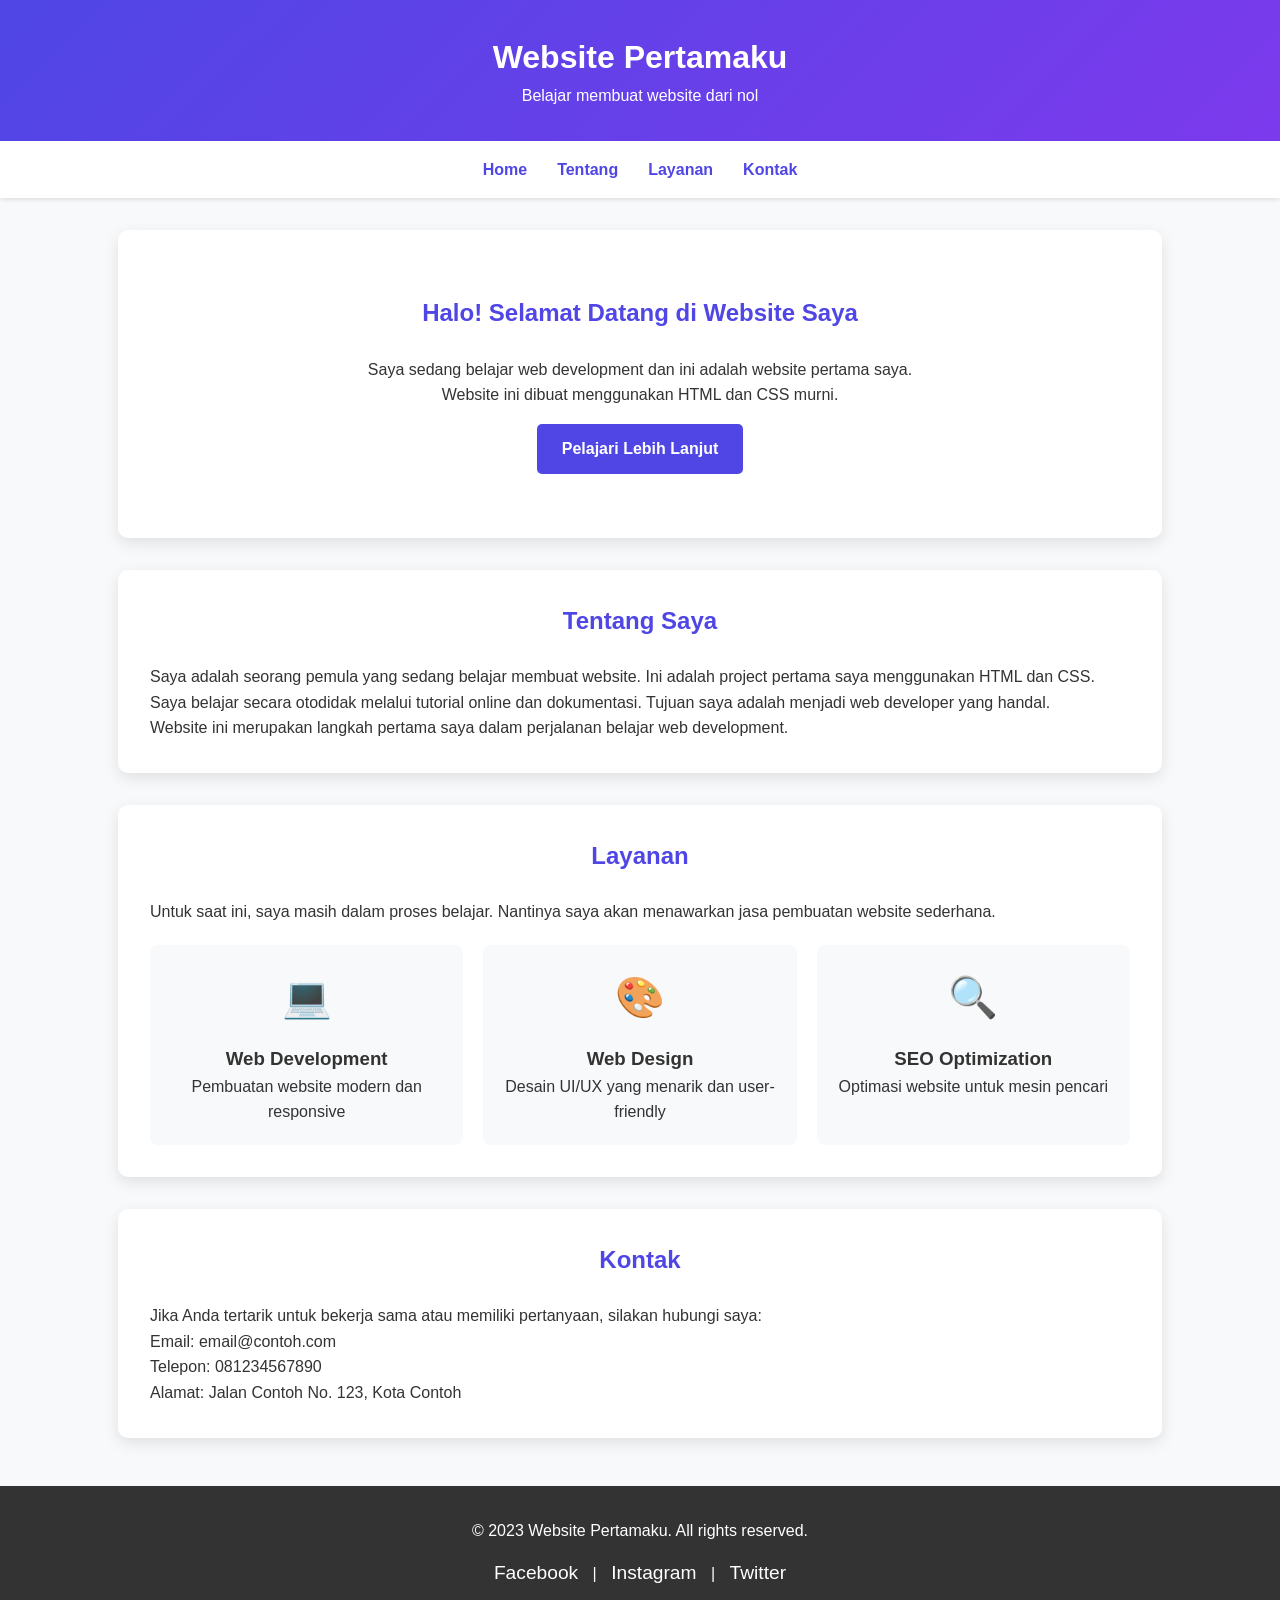
==== index.html @ ef64347b "Rename latihan1.html to index.html" ====
<!DOCTYPE html>
<html lang="id">
<head>
    <meta charset="UTF-8" />
    <meta name="viewport" content="width=device-width, initial-scale=1" />
    <title>Website Pertamaku</title>
    <style>
        /* CSS sama seperti yang kamu buat */
        * {
            margin: 0;
            padding: 0;
            box-sizing: border-box;
            font-family: 'Segoe UI', Tahoma, Geneva, Verdana, sans-serif;
        }
        body {
            background-color: #f8f9fa;
            color: #333;
            line-height: 1.6;
        }
        .container {
            max-width: 1200px;
            margin: 0 auto;
            padding: 0 20px;
        }
        header {
            background: linear-gradient(135deg, #4f46e5, #7c3aed);
            color: white;
            padding: 2rem 0;
            text-align: center;
            box-shadow: 0 4px 6px rgba(0, 0, 0, 0.1);
        }
        nav {
            background-color: white;
            padding: 1rem 0;
            box-shadow: 0 2px 4px rgba(0, 0, 0, 0.1);
            position: sticky;
            top: 0;
            z-index: 100;
        }
        nav ul {
            display: flex;
            justify-content: center;
            list-style: none;
            flex-wrap: wrap;
        }
        nav ul li {
            margin: 0 15px;
        }
        nav ul li a {
            color: #4f46e5;
            text-decoration: none;
            font-weight: 600;
            transition: color 0.3s;
        }
        nav ul li a:hover {
            color: #7c3aed;
        }
        section {
            padding: 3rem 0;
        }
        .hero {
            text-align: center;
            padding: 4rem 0;
            background-color: white;
            border-radius: 10px;
            margin: 2rem auto;
            box-shadow: 0 5px 15px rgba(0, 0, 0, 0.1);
            max-width: 90%;
        }
        .hero h1 {
            font-size: 2.5rem;
            margin-bottom: 1rem;
            color: #4f46e5;
        }
        .btn {
            display: inline-block;
            background: #4f46e5;
            color: white;
            padding: 12px 25px;
            text-decoration: none;
            border-radius: 5px;
            margin-top: 1rem;
            transition: background 0.3s;
            font-weight: 600;
        }
        .btn:hover {
            background: #7c3aed;
        }
        .about, .services, .contact {
            background: white;
            margin: 2rem auto;
            padding: 2rem;
            border-radius: 10px;
            box-shadow: 0 5px 15px rgba(0, 0, 0, 0.1);
            max-width: 90%;
        }
        h2 {
            color: #4f46e5;
            margin-bottom: 1.5rem;
            text-align: center;
        }
        .services-grid {
            display: grid;
            grid-template-columns: repeat(auto-fit, minmax(250px, 1fr));
            gap: 20px;
            margin-top: 20px;
        }
        .service-card {
            background: #f8f9fa;
            padding: 20px;
            border-radius: 8px;
            text-align: center;
            transition: transform 0.3s;
        }
        .service-card:hover {
            transform: translateY(-5px);
        }
        .service-icon {
            font-size: 2.5rem;
            color: #4f46e5;
            margin-bottom: 15px;
        }
        footer {
            background: #333;
            color: white;
            text-align: center;
            padding: 2rem 0;
            margin-top: 3rem;
        }
        .social-links {
            margin-top: 15px;
        }
        .social-links a {
            color: white;
            margin: 0 10px;
            font-size: 1.2rem;
            text-decoration: none;
        }
        @media (max-width: 768px) {
            nav ul {
                flex-direction: column;
                text-align: center;
            }
            nav ul li {
                margin: 5px 0;
            }
            .hero h1 {
                font-size: 2rem;
            }
            .services-grid {
                grid-template-columns: 1fr;
            }
        }
    </style>
</head>
<body>
    <header>
        <div class="container">
            <h1>Website Pertamaku</h1>
            <p>Belajar membuat website dari nol</p>
        </div>
    </header>
    
    <nav>
        <div class="container">
            <ul>
                <li><a href="#home">Home</a></li>
                <li><a href="#about">Tentang</a></li>
                <li><a href="#services">Layanan</a></li>
                <li><a href="#contact">Kontak</a></li>
            </ul>
        </div>
    </nav>
    
    <div class="container">
        <section id="home" class="hero">
            <h2>Halo! Selamat Datang di Website Saya</h2>
            <p>Saya sedang belajar web development dan ini adalah website pertama saya.</p>
            <p>Website ini dibuat menggunakan HTML dan CSS murni.</p>
            <a href="#about" class="btn">Pelajari Lebih Lanjut</a>
        </section>
        
        <section id="about" class="about">
            <h2>Tentang Saya</h2>
            <p>Saya adalah seorang pemula yang sedang belajar membuat website. Ini adalah project pertama saya menggunakan HTML dan CSS.</p>
            <p>Saya belajar secara otodidak melalui tutorial online dan dokumentasi. Tujuan saya adalah menjadi web developer yang handal.</p>
            <p>Website ini merupakan langkah pertama saya dalam perjalanan belajar web development.</p>
        </section>
        
        <section id="services" class="services">
            <h2>Layanan</h2>
            <p>Untuk saat ini, saya masih dalam proses belajar. Nantinya saya akan menawarkan jasa pembuatan website sederhana.</p>
            
            <div class="services-grid">
                <div class="service-card">
                    <div class="service-icon">💻</div>
                    <h3>Web Development</h3>
                    <p>Pembuatan website modern dan responsive</p>
                </div>
                
                <div class="service-card">
                    <div class="service-icon">🎨</div>
                    <h3>Web Design</h3>
                    <p>Desain UI/UX yang menarik dan user-friendly</p>
                </div>
                
                <div class="service-card">
                    <div class="service-icon">🔍</div>
                    <h3>SEO Optimization</h3>
                    <p>Optimasi website untuk mesin pencari</p>
                </div>
            </div>
        </section>
        
        <section id="contact" class="contact">
            <h2>Kontak</h2>
            <p>Jika Anda tertarik untuk bekerja sama atau memiliki pertanyaan, silakan hubungi saya:</p>
            <p>Email: email@contoh.com</p>
            <p>Telepon: 081234567890</p>
            <p>Alamat: Jalan Contoh No. 123, Kota Contoh</p>
        </section>
    </div>
    
    <footer>
        <div class="container">
            <p>&copy; 2023 Website Pertamaku. All rights reserved.</p>
            <div class="social-links">
                <a href="#">Facebook</a> | 
                <a href="#">Instagram</a> | 
                <a href="#">Twitter</a>
            </div>
        </div>
    </footer>
</body>
</html>
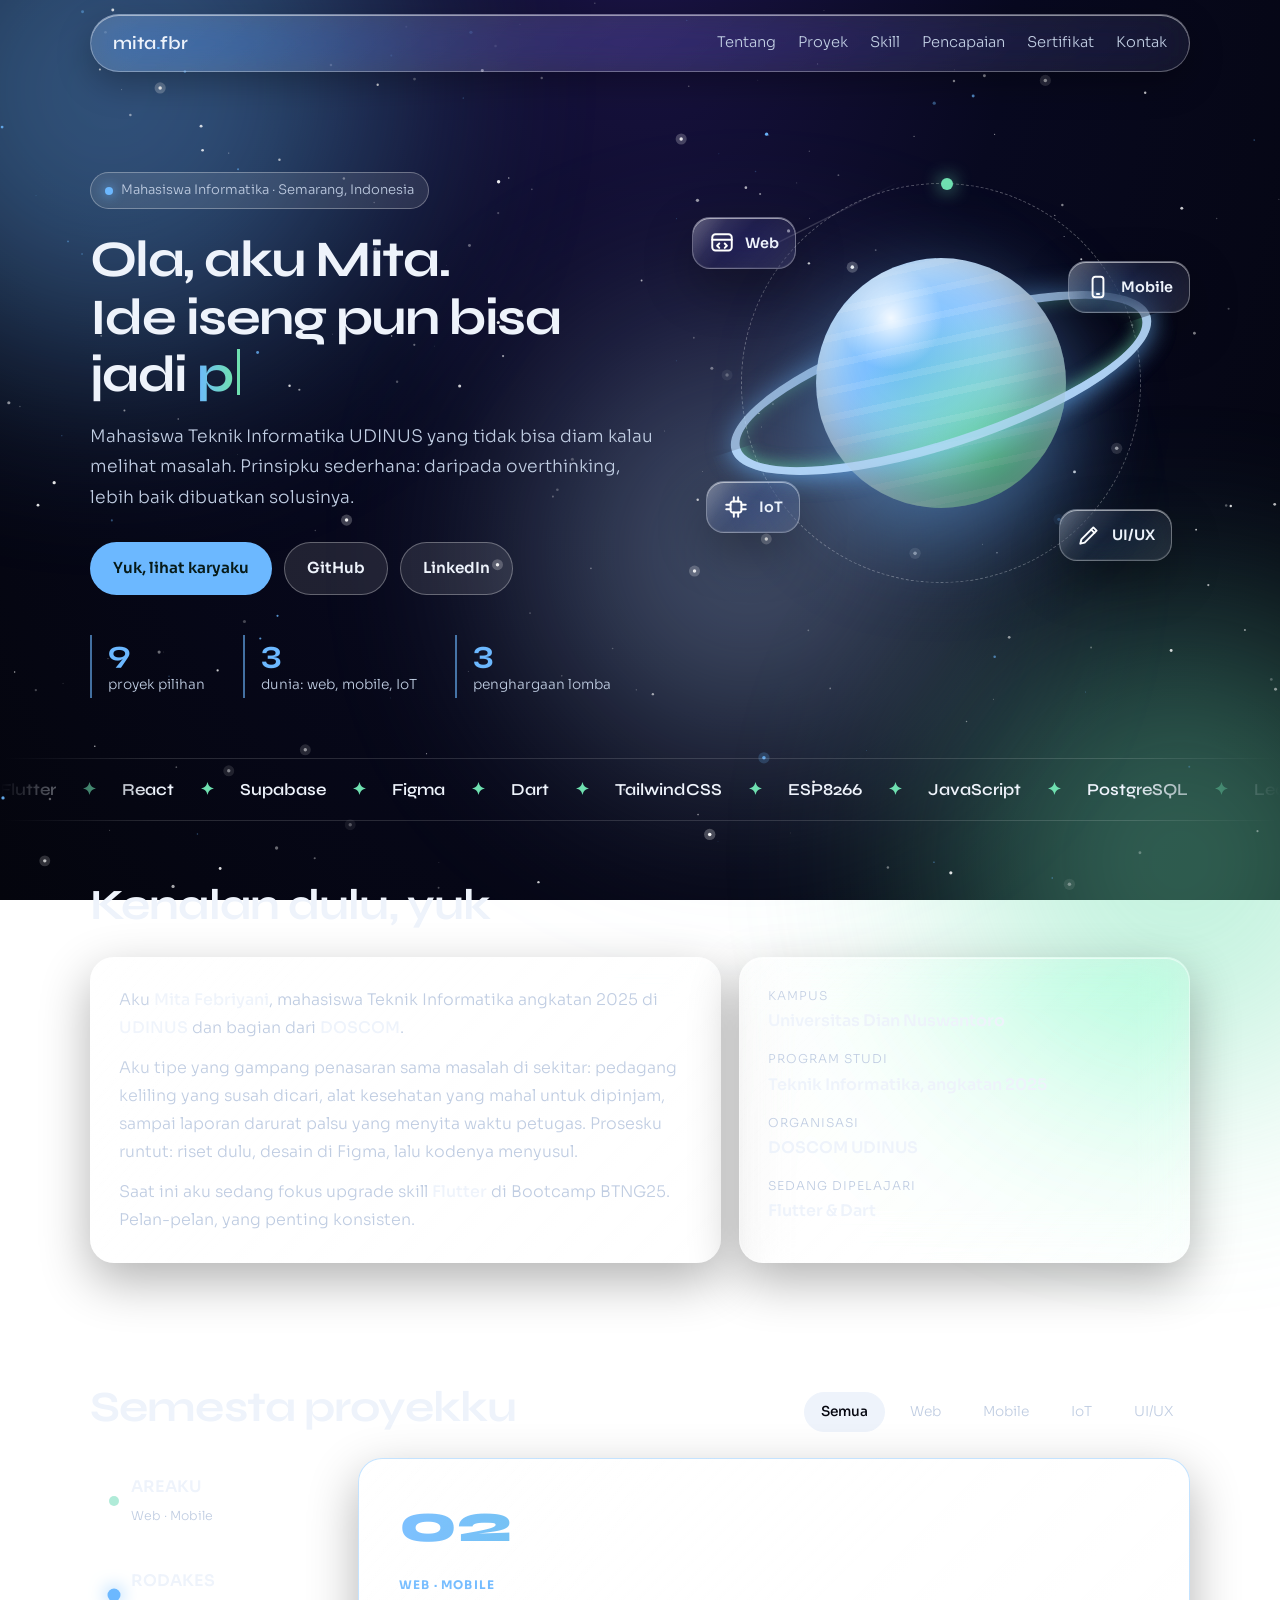
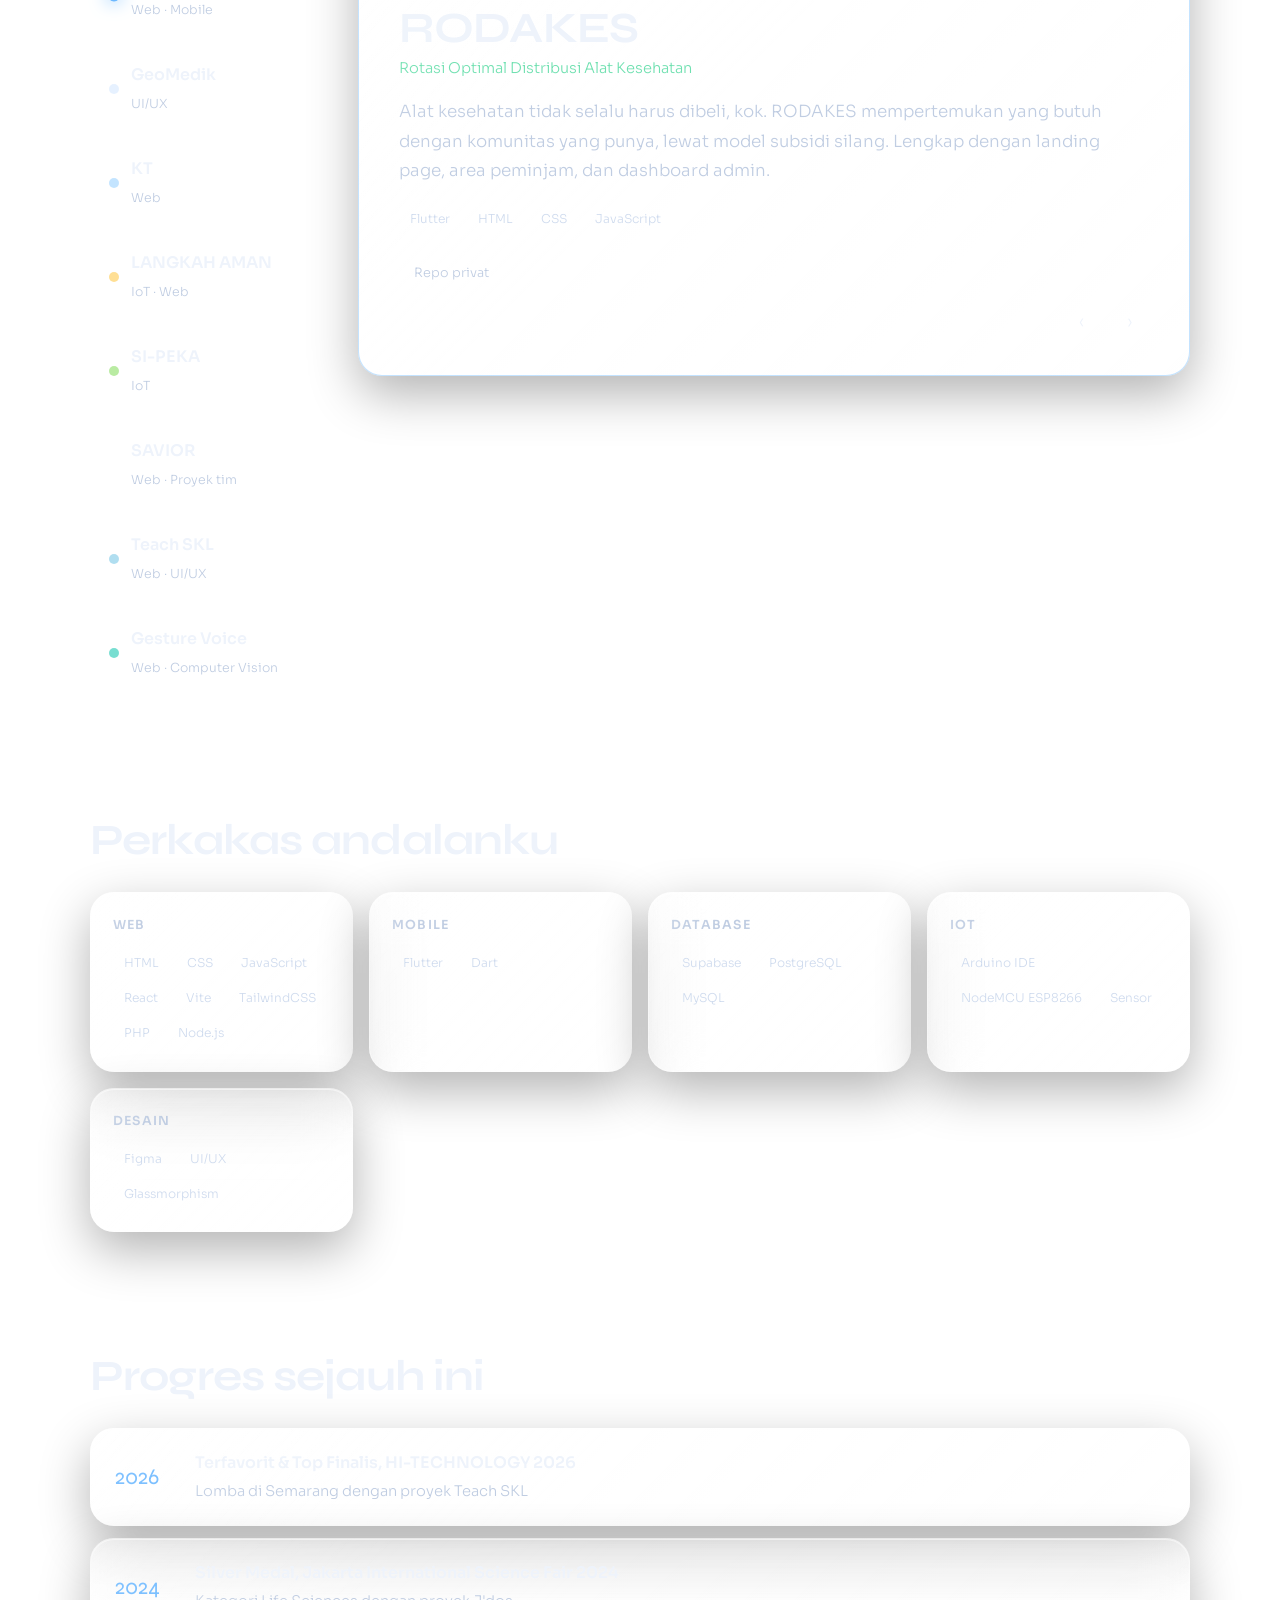
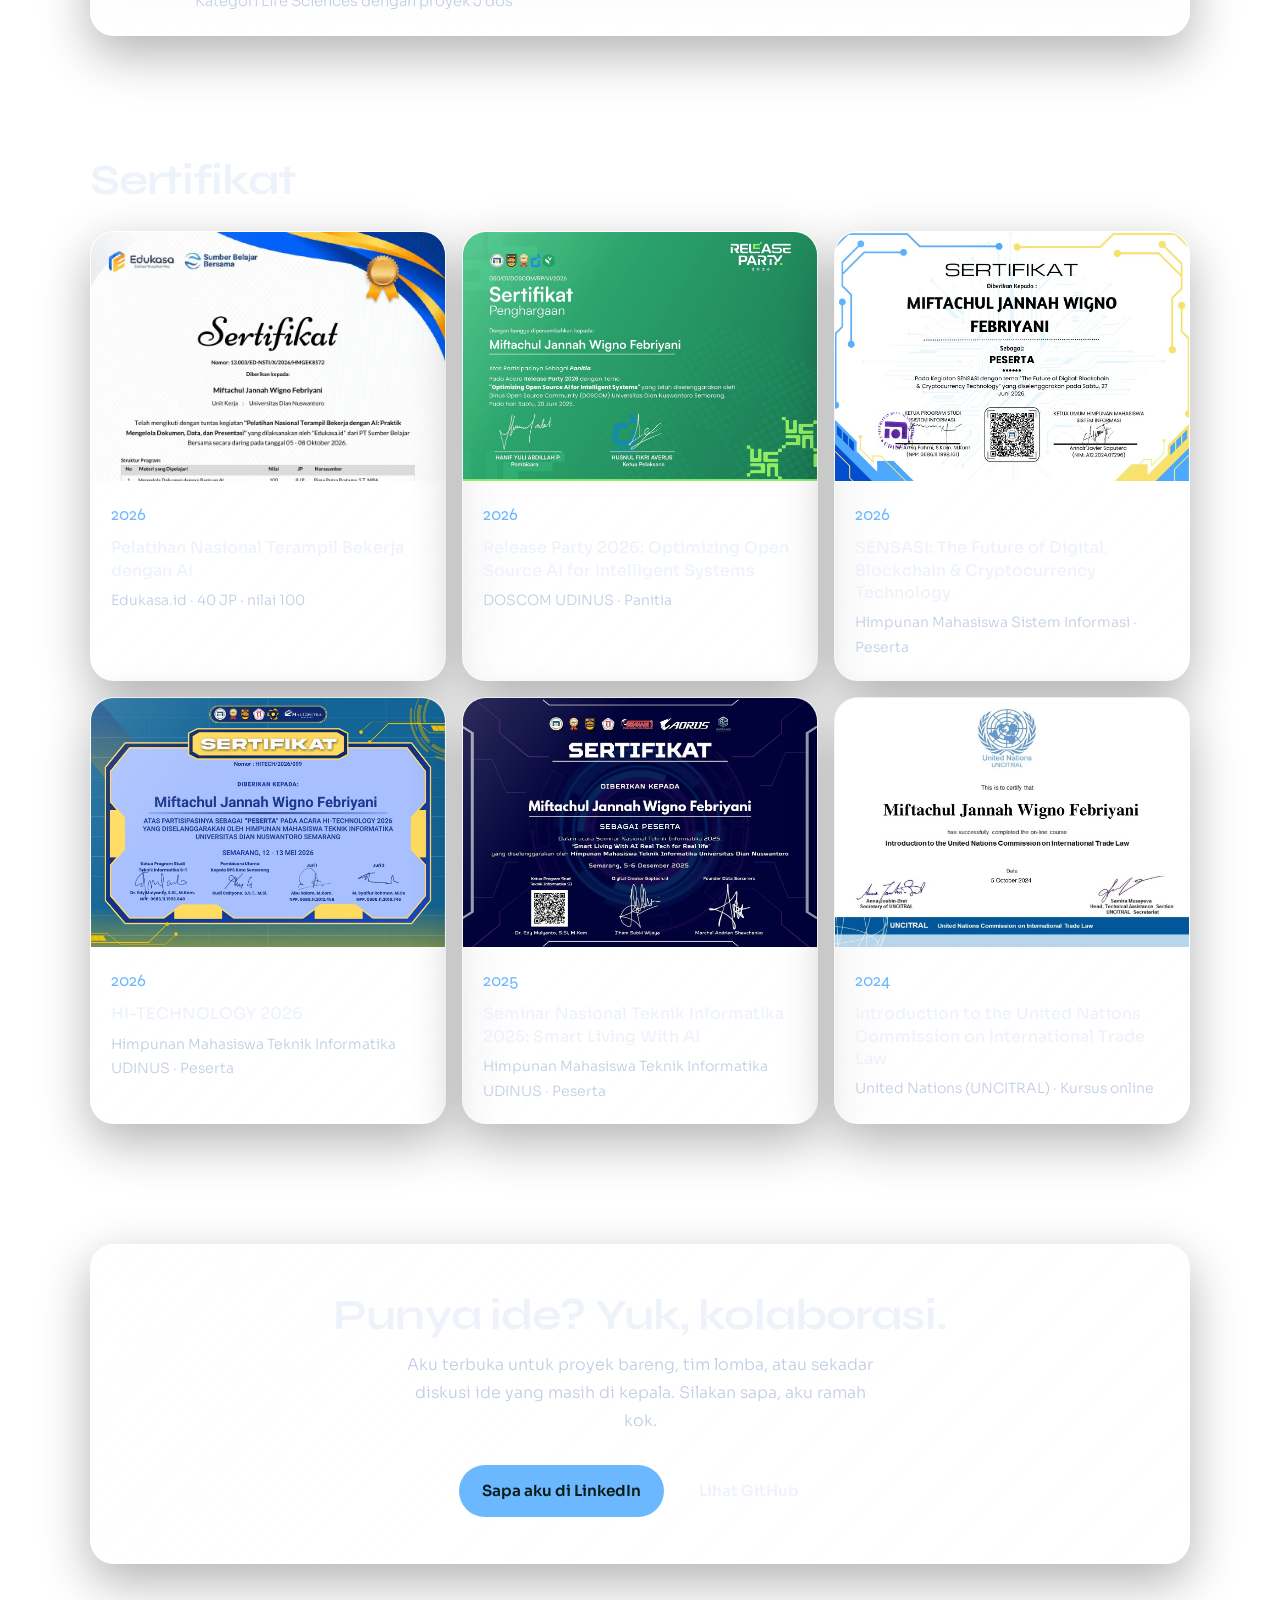
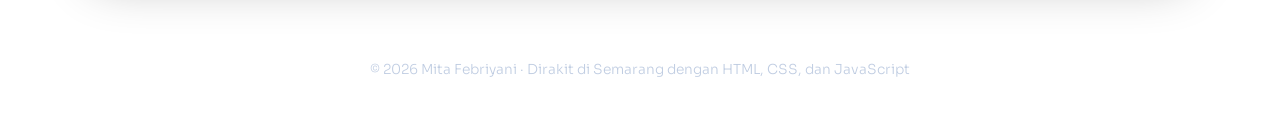
==== commit c74288d5: "Add files via upload" ====
--- a/index.html
+++ b/index.html
@@ -1,235 +1,753 @@
-<!DOCTYPE html>
-<html lang="id">
-<head>
-    <meta charset="UTF-8" />
-    <meta name="viewport" content="width=device-width, initial-scale=1" />
-    <title>Website Pertamaku</title>
-    <style>
-        /* CSS sama seperti yang kamu buat */
-        * {
-            margin: 0;
-            padding: 0;
-            box-sizing: border-box;
-            font-family: 'Segoe UI', Tahoma, Geneva, Verdana, sans-serif;
-        }
-        body {
-            background-color: #f8f9fa;
-            color: #333;
-            line-height: 1.6;
-        }
-        .container {
-            max-width: 1200px;
-            margin: 0 auto;
-            padding: 0 20px;
-        }
-        header {
-            background: linear-gradient(135deg, #4f46e5, #7c3aed);
-            color: white;
-            padding: 2rem 0;
-            text-align: center;
-            box-shadow: 0 4px 6px rgba(0, 0, 0, 0.1);
-        }
-        nav {
-            background-color: white;
-            padding: 1rem 0;
-            box-shadow: 0 2px 4px rgba(0, 0, 0, 0.1);
-            position: sticky;
-            top: 0;
-            z-index: 100;
-        }
-        nav ul {
-            display: flex;
-            justify-content: center;
-            list-style: none;
-            flex-wrap: wrap;
-        }
-        nav ul li {
-            margin: 0 15px;
-        }
-        nav ul li a {
-            color: #4f46e5;
-            text-decoration: none;
-            font-weight: 600;
-            transition: color 0.3s;
-        }
-        nav ul li a:hover {
-            color: #7c3aed;
-        }
-        section {
-            padding: 3rem 0;
-        }
-        .hero {
-            text-align: center;
-            padding: 4rem 0;
-            background-color: white;
-            border-radius: 10px;
-            margin: 2rem auto;
-            box-shadow: 0 5px 15px rgba(0, 0, 0, 0.1);
-            max-width: 90%;
-        }
-        .hero h1 {
-            font-size: 2.5rem;
-            margin-bottom: 1rem;
-            color: #4f46e5;
-        }
-        .btn {
-            display: inline-block;
-            background: #4f46e5;
-            color: white;
-            padding: 12px 25px;
-            text-decoration: none;
-            border-radius: 5px;
-            margin-top: 1rem;
-            transition: background 0.3s;
-            font-weight: 600;
-        }
-        .btn:hover {
-            background: #7c3aed;
-        }
-        .about, .services, .contact {
-            background: white;
-            margin: 2rem auto;
-            padding: 2rem;
-            border-radius: 10px;
-            box-shadow: 0 5px 15px rgba(0, 0, 0, 0.1);
-            max-width: 90%;
-        }
-        h2 {
-            color: #4f46e5;
-            margin-bottom: 1.5rem;
-            text-align: center;
-        }
-        .services-grid {
-            display: grid;
-            grid-template-columns: repeat(auto-fit, minmax(250px, 1fr));
-            gap: 20px;
-            margin-top: 20px;
-        }
-        .service-card {
-            background: #f8f9fa;
-            padding: 20px;
-            border-radius: 8px;
-            text-align: center;
-            transition: transform 0.3s;
-        }
-        .service-card:hover {
-            transform: translateY(-5px);
-        }
-        .service-icon {
-            font-size: 2.5rem;
-            color: #4f46e5;
-            margin-bottom: 15px;
-        }
-        footer {
-            background: #333;
-            color: white;
-            text-align: center;
-            padding: 2rem 0;
-            margin-top: 3rem;
-        }
-        .social-links {
-            margin-top: 15px;
-        }
-        .social-links a {
-            color: white;
-            margin: 0 10px;
-            font-size: 1.2rem;
-            text-decoration: none;
-        }
-        @media (max-width: 768px) {
-            nav ul {
-                flex-direction: column;
-                text-align: center;
-            }
-            nav ul li {
-                margin: 5px 0;
-            }
-            .hero h1 {
-                font-size: 2rem;
-            }
-            .services-grid {
-                grid-template-columns: 1fr;
-            }
-        }
-    </style>
-</head>
-<body>
-    <header>
-        <div class="container">
-            <h1>Website Pertamaku</h1>
-            <p>Belajar membuat website dari nol</p>
-        </div>
-    </header>
-    
-    <nav>
-        <div class="container">
-            <ul>
-                <li><a href="#home">Home</a></li>
-                <li><a href="#about">Tentang</a></li>
-                <li><a href="#services">Layanan</a></li>
-                <li><a href="#contact">Kontak</a></li>
-            </ul>
-        </div>
-    </nav>
-    
-    <div class="container">
-        <section id="home" class="hero">
-            <h2>Halo! Selamat Datang di Website Saya</h2>
-            <p>Saya sedang belajar web development dan ini adalah website pertama saya.</p>
-            <p>Website ini dibuat menggunakan HTML dan CSS murni.</p>
-            <a href="#about" class="btn">Pelajari Lebih Lanjut</a>
-        </section>
-        
-        <section id="about" class="about">
-            <h2>Tentang Saya</h2>
-            <p>Saya adalah seorang pemula yang sedang belajar membuat website. Ini adalah project pertama saya menggunakan HTML dan CSS.</p>
-            <p>Saya belajar secara otodidak melalui tutorial online dan dokumentasi. Tujuan saya adalah menjadi web developer yang handal.</p>
-            <p>Website ini merupakan langkah pertama saya dalam perjalanan belajar web development.</p>
-        </section>
-        
-        <section id="services" class="services">
-            <h2>Layanan</h2>
-            <p>Untuk saat ini, saya masih dalam proses belajar. Nantinya saya akan menawarkan jasa pembuatan website sederhana.</p>
-            
-            <div class="services-grid">
-                <div class="service-card">
-                    <div class="service-icon">💻</div>
-                    <h3>Web Development</h3>
-                    <p>Pembuatan website modern dan responsive</p>
-                </div>
-                
-                <div class="service-card">
-                    <div class="service-icon">🎨</div>
-                    <h3>Web Design</h3>
-                    <p>Desain UI/UX yang menarik dan user-friendly</p>
-                </div>
-                
-                <div class="service-card">
-                    <div class="service-icon">🔍</div>
-                    <h3>SEO Optimization</h3>
-                    <p>Optimasi website untuk mesin pencari</p>
-                </div>
-            </div>
-        </section>
-        
-        <section id="contact" class="contact">
-            <h2>Kontak</h2>
-            <p>Jika Anda tertarik untuk bekerja sama atau memiliki pertanyaan, silakan hubungi saya:</p>
-            <p>Email: email@contoh.com</p>
-            <p>Telepon: 081234567890</p>
-            <p>Alamat: Jalan Contoh No. 123, Kota Contoh</p>
-        </section>
-    </div>
-    
-    <footer>
-        <div class="container">
-            <p>&copy; 2023 Website Pertamaku. All rights reserved.</p>
-            <div class="social-links">
-                <a href="#">Facebook</a> | 
-                <a href="#">Instagram</a> | 
-                <a href="#">Twitter</a>
-            </div>
-        </div>
-    </footer>
-</body>
-</html>
+<!DOCTYPE html>
+<html lang="id">
+<head>
+<meta charset="UTF-8" />
+<meta name="viewport" content="width=device-width, initial-scale=1" />
+<title>Mita Febriyani | Portofolio</title>
+<meta name="description" content="Portofolio interaktif Mita Febriyani, mahasiswa Teknik Informatika UDINUS. Proyek web, mobile, dan IoT." />
+<link rel="preconnect" href="https://fonts.googleapis.com">
+<link rel="preconnect" href="https://fonts.gstatic.com" crossorigin>
+<link href="https://fonts.googleapis.com/css2?family=Syne:wght@600;700;800&family=Sora:wght@300;400;500;600&display=swap" rel="stylesheet">
+<style>
+  :root {
+    --bg: #05060f;
+    --ink: #eef3fb;
+    --muted: #c0cde2;
+    --line: rgba(255, 255, 255, 0.3);
+    --glass: rgba(255, 255, 255, 0.1);
+    /* tiga warna tema: berubah mengikuti proyek yang dipilih */
+    --a1: #8fe3c8;
+    --a2: #ff9d8a;
+    --a3: #9cc5a1;
+    --radius: 24px;
+  }
+  * { margin: 0; padding: 0; box-sizing: border-box; }
+  html { scroll-behavior: smooth; overflow-x: clip; }
+  body {
+    font-family: 'Sora', 'Segoe UI', sans-serif;
+    background: radial-gradient(ellipse at 50% -10%, #1b1446 0%, #080920 42%, #04050d 100%) fixed; color: var(--ink);
+    font-weight: 300; line-height: 1.75; overflow-x: hidden;
+  }
+  a { color: inherit; text-decoration: none; }
+  button { font: inherit; color: inherit; cursor: pointer; }
+  .wrap { width: min(1100px, 100% - 40px); margin-inline: auto; position: relative; z-index: 2; }
+
+  /* LATAR: cahaya warna tema + partikel + glow kursor */
+  .blob { position: fixed; z-index: 0; border-radius: 50%; filter: blur(110px); opacity: 0.42; transition: background-color 1s ease; pointer-events: none; }
+  .blob.b1 { width: 540px; height: 540px; background-color: var(--a1); top: -180px; left: -160px; animation: wander 18s ease-in-out infinite alternate; }
+  .blob.b2 { width: 480px; height: 480px; background-color: var(--a2); bottom: -200px; right: -140px; animation: wander 22s ease-in-out infinite alternate-reverse; }
+  .blob.b3 { width: 420px; height: 420px; background-color: var(--a3); top: 38%; left: 42%; opacity: .34; animation: wander 26s ease-in-out infinite alternate; }
+  @keyframes wander { to { transform: translate(90px, 70px) scale(1.15); } }
+  #particles { position: fixed; inset: 0; z-index: 1; pointer-events: none; }
+  #glow {
+    position: fixed; z-index: 1; width: 360px; height: 360px; border-radius: 50%;
+    margin: -180px 0 0 -180px; pointer-events: none; opacity: 0;
+    background: radial-gradient(circle, color-mix(in srgb, var(--a1) 22%, transparent), transparent 65%);
+    transition: opacity .4s ease;
+  }
+
+  /* NAV */
+  nav {
+    position: sticky; top: 14px; z-index: 20;
+    width: min(1100px, 100% - 40px); margin: 14px auto 0;
+    display: flex; align-items: center; justify-content: space-between;
+    padding: 12px 22px; border-radius: 999px;
+    background: linear-gradient(135deg, rgba(255,255,255,.18), rgba(255,255,255,.06)); border: 1px solid var(--line);
+    backdrop-filter: blur(22px) saturate(180%); -webkit-backdrop-filter: blur(22px) saturate(180%);
+    box-shadow: inset 0 1px 0 rgba(255,255,255,.5), 0 12px 34px rgba(0,0,0,.28);
+  }
+  .brand { font-family: 'Syne', 'Segoe UI', sans-serif; font-size: 1.15rem; font-weight: 600; }
+  .brand span { color: var(--a1); transition: color .8s ease; }
+  .nav-links { display: flex; gap: 22px; font-size: 0.92rem; color: var(--muted); }
+  .nav-links a:hover { color: var(--ink); }
+
+  /* HERO */
+  header { padding: 100px 0 60px; }
+  .eyebrow {
+    display: inline-flex; align-items: center; gap: 8px; padding: 6px 14px; border-radius: 999px;
+    border: 1px solid var(--line); background: var(--glass); font-size: 0.82rem; color: var(--muted);
+  }
+  .eyebrow i { width: 8px; height: 8px; border-radius: 50%; background: var(--a1); box-shadow: 0 0 12px var(--a1); transition: all .8s ease; }
+  h1 {
+    font-family: 'Syne', 'Segoe UI', sans-serif; font-weight: 700; letter-spacing: -0.03em;
+    font-size: clamp(2rem, 4.5vw, 3.2rem); line-height: 1.12; margin: 22px 0 18px;
+  }
+  .typed { background: linear-gradient(90deg, var(--a1), var(--a2)); -webkit-background-clip: text; background-clip: text; color: transparent; }
+  .caret { display: inline-block; width: 3px; height: 0.9em; background: var(--a2); margin-left: 4px; vertical-align: -0.08em; animation: blink 1s steps(1) infinite; }
+  @keyframes blink { 50% { opacity: 0; } }
+  .lead { max-width: 620px; color: var(--muted); font-size: 1.08rem; }
+  .cta { display: flex; flex-wrap: wrap; gap: 12px; margin-top: 30px; }
+  .btn {
+    padding: 12px 22px; border-radius: 999px; font-weight: 600; font-size: 0.95rem;
+    border: 1px solid var(--line); background: var(--glass);
+    transition: transform .2s ease, background-color .8s ease, border-color .2s ease;
+  }
+  .btn:hover { transform: translateY(-2px); border-color: rgba(255,255,255,.35); }
+  .btn.primary { background-color: var(--a1); color: #071a18; border-color: transparent; }
+  .stats { display: flex; flex-wrap: wrap; gap: 18px 38px; margin-top: 40px; }
+  .stat { padding-left: 16px; border-left: 2px solid color-mix(in srgb, var(--a1) 60%, transparent); transition: border-color .8s ease; }
+  .stat b { display: block; font-family: 'Syne', 'Segoe UI', sans-serif; font-size: 2rem; line-height: 1.1; color: var(--a1); transition: color .8s ease; }
+  .stat span { color: var(--muted); font-size: 0.86rem; }
+
+  .marquee { position: relative; z-index: 2; overflow: hidden; padding: 16px 0; border-block: 1px solid rgba(255,255,255,.14);
+    -webkit-mask-image: linear-gradient(90deg, transparent, #000 12%, #000 88%, transparent); mask-image: linear-gradient(90deg, transparent, #000 12%, #000 88%, transparent); }
+  .track { display: flex; gap: 26px; width: max-content; animation: slide 36s linear infinite; font-family: 'Syne', sans-serif; font-weight: 600; font-size: 1.05rem; white-space: nowrap; }
+  .track i { font-style: normal; color: var(--a2); transition: color .8s ease; }
+  @keyframes slide { to { transform: translateX(-50%); } }
+  .btn { will-change: translate; }
+  section { padding: 60px 0; scroll-margin-top: 80px; }
+  h2 { font-family: 'Syne', 'Segoe UI', sans-serif; font-weight: 700; font-size: clamp(1.8rem, 4.4vw, 2.7rem); letter-spacing: -0.02em; line-height: 1.15; }
+  .num { display: block; font-size: .76rem; letter-spacing: .22em; text-transform: uppercase; color: var(--a1); margin-bottom: 8px; transition: color .8s ease; }
+  .num::before { content: "✦ "; }
+  .sec-head { display: flex; align-items: flex-end; justify-content: space-between; gap: 14px; flex-wrap: wrap; margin-bottom: 26px; }
+  .sec-note { color: var(--muted); font-size: 0.9rem; }
+  .glass {
+    position: relative;
+    background: linear-gradient(135deg, rgba(255,255,255,.2), rgba(255,255,255,.05) 45%, rgba(255,255,255,.1));
+    border: 1px solid var(--line); border-radius: var(--radius);
+    backdrop-filter: blur(22px) saturate(180%); -webkit-backdrop-filter: blur(22px) saturate(180%);
+    box-shadow: inset 0 1px 0 rgba(255,255,255,.55), inset 0 -1px 0 rgba(255,255,255,.08), 0 18px 50px rgba(0,0,0,.3);
+  }
+  /* kilau kaca di pojok kiri atas */
+  .glass::before {
+    content: ""; position: absolute; inset: 0; border-radius: inherit; pointer-events: none;
+    background: linear-gradient(125deg, rgba(255,255,255,.28), transparent 26%);
+    mix-blend-mode: screen; opacity: .6;
+  }
+  /* sorot cahaya yang mengikuti kursor di tiap panel kaca */
+  .glass::after {
+    content: ""; position: absolute; inset: 0; border-radius: inherit; pointer-events: none; opacity: 0; transition: opacity .3s ease;
+    background: radial-gradient(260px circle at var(--mx, 50%) var(--my, 50%), color-mix(in srgb, var(--a1) 30%, transparent), transparent 70%);
+  }
+  .glass:hover::after { opacity: 1; }
+  .tiltable { transition: transform .2s ease-out; will-change: transform; }
+  .saturn, .ring, .art-hint { pointer-events: none; }
+  .orb { cursor: pointer; transition: scale .3s ease; }
+  .orb:hover { scale: 1.05; }
+  .orb.pop { animation: pop .6s ease; }
+  @keyframes pop { 40% { scale: 1.16; } }
+  .wave { position: absolute; left: 50%; top: 50%; width: 250px; height: 250px; margin: -125px 0 0 -125px; border-radius: 50%; border: 2px solid var(--a2); pointer-events: none; animation: wave .9s ease-out forwards; }
+  @keyframes wave { to { transform: scale(2.4); opacity: 0; } }
+  .art-hint { position: absolute; left: 0; right: 0; bottom: -6px; text-align: center; font-size: .78rem; color: var(--muted); letter-spacing: .08em; }
+  .planet { transition: translate .25s ease-out; }
+  .tile { cursor: pointer; transition: translate .25s ease-out, scale .2s ease, border-color .3s ease; }
+  .tile:hover { scale: 1.1; border-color: var(--a1); }
+  .tile.on { border-color: var(--a1); box-shadow: 0 0 24px color-mix(in srgb, var(--a1) 55%, transparent), inset 0 1px 0 rgba(255,255,255,.55); }
+  .filters { display: flex; flex-wrap: wrap; gap: 8px; }
+  .chip { font-size: .86rem; padding: 7px 16px; border-radius: 999px; color: var(--muted); background: transparent; border: 1px solid var(--line); transition: all .2s ease; }
+  .chip:hover { color: var(--ink); border-color: var(--a1); }
+  .chip.active { background: var(--ink); color: var(--bg); border-color: var(--ink); font-weight: 500; }
+  #bar { position: fixed; top: 0; left: 0; height: 3px; width: 100%; z-index: 30; transform-origin: 0 50%; transform: scaleX(0); background: linear-gradient(90deg, var(--a1), var(--a2)); }
+  .reveal { opacity: 0; transform: translateY(26px); transition: opacity .7s ease, transform .7s ease; }
+  .reveal.in { opacity: 1; transform: none; }
+
+  /* TENTANG */
+  .about { display: grid; grid-template-columns: 1.4fr 1fr; gap: 18px; }
+  .about > div { padding: 28px; }
+  .about p { color: var(--muted); }
+  .about p + p { margin-top: 12px; }
+  .about strong { color: var(--ink); font-weight: 500; }
+  .facts { list-style: none; display: grid; gap: 14px; }
+  .facts small { display: block; color: var(--muted); font-size: 0.76rem; text-transform: uppercase; letter-spacing: 0.08em; }
+  .facts b { font-weight: 600; }
+
+  /* PROYEK: daftar di kiri, panggung di kanan */
+  .showcase { display: grid; grid-template-columns: 250px 1fr; gap: 18px; align-items: start; }
+  .plist { display: grid; gap: 8px; }
+  .pbtn {
+    text-align: left; padding: 14px 18px; border-radius: 18px;
+    background: transparent; border: 1px solid transparent; color: var(--muted);
+    display: flex; align-items: center; gap: 12px; transition: all .25s ease;
+  }
+  .pbtn i { width: 10px; height: 10px; border-radius: 50%; flex: none; opacity: .7; }
+  .pbtn b { display: block; color: var(--ink); font-weight: 600; font-size: 1rem; }
+  .pbtn small { font-size: 0.78rem; }
+  .pbtn:hover { background: var(--glass); }
+  .pbtn.active { background: var(--glass); border-color: var(--line); }
+  .pbtn.active i { opacity: 1; box-shadow: 0 0 14px currentColor; transform: scale(1.3); }
+
+  .stage-wrap { perspective: 1200px; }
+  .stage {
+    position: relative; overflow: hidden; padding: 0;
+    transition: transform .25s ease-out, border-color .8s ease;
+    border-color: color-mix(in srgb, var(--a1) 40%, transparent);
+    transform-style: preserve-3d;
+  }
+  .scene { position: relative; aspect-ratio: 400 / 230; background: rgba(6,10,22,.38); cursor: crosshair; overflow: hidden; }
+  .scene svg { width: 100%; height: 100%; display: block; }
+  .hint { position: absolute; right: 14px; bottom: 12px; font-size: 0.72rem; color: var(--muted); background: rgba(0,0,0,.35); padding: 4px 10px; border-radius: 999px; pointer-events: none; }
+  .ripple { position: absolute; width: 20px; height: 20px; margin: -10px 0 0 -10px; border-radius: 50%; border: 2px solid var(--a2); pointer-events: none; animation: ripple 1s ease-out forwards; }
+  @keyframes ripple { to { transform: scale(12); opacity: 0; } }
+  .bar { display: flex; align-items: center; gap: 7px; padding: 12px 16px; border-bottom: 1px solid rgba(255,255,255,.16); }
+  .bar i { width: 11px; height: 11px; border-radius: 50%; background: rgba(255,255,255,.35); }
+  .bar i:first-child { background: var(--a2); } .bar i:nth-child(2) { background: var(--a1); }
+  .bar span { margin-left: 10px; flex: 1; text-align: center; font-size: .78rem; color: var(--muted); padding: 4px 12px; border-radius: 999px; background: rgba(255,255,255,.1); }
+  .shot { position: absolute; inset: 0; width: 100%; height: 100%; object-fit: cover; }
+  /* HERO: gambar bola kaca + ubin melayang */
+  .hero-grid { display: grid; grid-template-columns: 1.15fr 1fr; gap: 30px; align-items: center; }
+  .hero-art { position: relative; height: 400px; }
+  .orb {
+    position: absolute; left: 50%; top: 50%; width: 250px; height: 250px; margin: -125px 0 0 -125px; border-radius: 50%;
+    background:
+      radial-gradient(circle at 30% 24%, rgba(255,255,255,.9), rgba(255,255,255,0) 20%),
+      repeating-linear-gradient(168deg, rgba(255,255,255,.1) 0 7px, transparent 7px 26px),
+      radial-gradient(circle at 72% 82%, var(--a2), transparent 58%),
+      radial-gradient(circle at 34% 40%, var(--a1), var(--a3) 75%);
+    box-shadow: inset -22px -30px 60px rgba(0,0,0,.4), inset 12px 12px 34px rgba(255,255,255,.45), 0 30px 90px color-mix(in srgb, var(--a1) 50%, transparent);
+  }
+  .planet { position: absolute; inset: 0; animation: float 7s ease-in-out infinite; }
+  .planet .orb { z-index: 1; }
+  .saturn { position: absolute; left: 50%; top: 50%; width: 440px; height: 130px; margin: -65px 0 0 -220px; border-radius: 50%; transform: rotate(-18deg);
+    border: 9px solid color-mix(in srgb, var(--a3) 75%, transparent); box-shadow: 0 0 26px color-mix(in srgb, var(--a1) 45%, transparent), inset 0 0 18px color-mix(in srgb, var(--a2) 40%, transparent); transition: border-color .8s ease; }
+  .saturn.front { z-index: 2; clip-path: inset(50% -20px -20px -20px); }
+  .ring { position: absolute; left: 50%; top: 50%; width: 400px; height: 400px; margin: -200px 0 0 -200px; border-radius: 50%; border: 1px dashed rgba(255,255,255,.3); animation: spin 40s linear infinite; }
+  .ring::after { content: ""; position: absolute; top: -6px; left: 50%; width: 12px; height: 12px; border-radius: 50%; background: var(--a2); box-shadow: 0 0 18px var(--a2); }
+  @keyframes spin { to { transform: rotate(360deg); } }
+  .tile { position: absolute; display: flex; align-items: center; gap: 10px; padding: 12px 16px; border-radius: 18px; font-weight: 600; font-size: .9rem; transition: translate .25s ease-out; animation: float 6s ease-in-out infinite; }
+  .tile svg { width: 26px; height: 26px; stroke: #fff; fill: none; stroke-width: 1.8; stroke-linecap: round; stroke-linejoin: round; }
+  .t1 { left: 0; top: 34px; } .t2 { right: 0; top: 78px; animation-delay: -2s; } .t3 { left: 14px; bottom: 50px; animation-delay: -3.5s; } .t4 { right: 18px; bottom: 22px; animation-delay: -1s; }
+  .links { display: flex; flex-wrap: wrap; gap: 10px; margin-top: 18px; }
+  .links .btn { padding: 9px 18px; font-size: .86rem; }
+  .soon { align-self: center; font-size: .8rem; color: var(--muted); padding: 8px 14px; border: 1px dashed var(--line); border-radius: 999px; }
+  .scene.linked { cursor: pointer; }
+  .info { padding: 38px 40px 34px; }
+  .idx { font-family: 'Syne', sans-serif; font-weight: 800; font-size: 3.4rem; line-height: 1; margin-bottom: 18px; background: linear-gradient(90deg, var(--a1), var(--a2)); -webkit-background-clip: text; background-clip: text; color: transparent; }
+  .idx small { font-size: 1rem; font-weight: 600; letter-spacing: .1em; color: var(--muted); -webkit-text-fill-color: var(--muted); }
+  .info .kind { font-size: 0.74rem; font-weight: 700; letter-spacing: 0.1em; text-transform: uppercase; color: var(--a1); transition: color .8s ease; }
+  .info h3 { font-family: 'Syne', 'Segoe UI', sans-serif; font-size: clamp(1.9rem, 4.2vw, 2.7rem); font-weight: 700; letter-spacing: -0.02em; line-height: 1.15; margin: 6px 0 2px; }
+  .info .sub { color: var(--a2); font-size: 0.92rem; transition: color .8s ease; }
+  .info p { color: var(--muted); margin: 16px 0 20px; font-size: 1.05rem; max-width: 60ch; }
+  .tags { display: flex; flex-wrap: wrap; gap: 6px; }
+  .tags span { font-size: 0.76rem; padding: 4px 11px; border-radius: 999px; background: rgba(255,255,255,0.08); color: #cfdbee; }
+  .stage-nav { display: flex; align-items: center; justify-content: space-between; margin-top: 8px; }
+  .swatches { display: flex; gap: 6px; }
+  .swatches i { width: 22px; height: 22px; border-radius: 50%; border: 2px solid rgba(255,255,255,.25); transition: background-color .8s ease; }
+  .arrows { display: flex; gap: 8px; }
+  .arrows button { width: 40px; height: 40px; border-radius: 50%; background: var(--glass); border: 1px solid var(--line); font-size: 1.1rem; transition: all .2s ease; }
+  .arrows button:hover { background-color: var(--a1); color: #071a18; }
+  .fade { animation: fade .5s ease; }
+  @keyframes fade { from { opacity: 0; transform: translateY(8px); } }
+
+  /* ANIMASI ILUSTRASI (warnanya ikut tema proyek) */
+  .f1 { fill: var(--a1); } .f2 { fill: var(--a2); } .f3 { fill: var(--a3); } .fw { fill: #fff; } .fb { fill: var(--bg); }
+  .s1 { stroke: var(--a1); fill: none; stroke-width: 2; }
+  .s2 { stroke: var(--a2); fill: none; stroke-width: 2.5; stroke-linecap: round; stroke-linejoin: round; }
+  .s3 { stroke: var(--a3); fill: none; stroke-width: 2; }
+  .sw { stroke: #fff; fill: none; stroke-width: 2; stroke-linecap: round; }
+  .box { transform-box: fill-box; transform-origin: center; }
+  .ping { transform-box: fill-box; transform-origin: center; animation: ping 3s ease-out infinite; }
+  @keyframes ping { from { transform: scale(.3); opacity: .9; } to { transform: scale(3.2); opacity: 0; } }
+  .d1 { animation-delay: 1s; } .d2 { animation-delay: 2s; }
+  .float { animation: float 5s ease-in-out infinite; }
+  @keyframes float { 50% { transform: translateY(-9px); } }
+  .twinkle { animation: twinkle 2.4s ease-in-out infinite; }
+  @keyframes twinkle { 50% { opacity: .15; } }
+  .dash { stroke-dasharray: 6 8; animation: dash 1.1s linear infinite; }
+  @keyframes dash { to { stroke-dashoffset: -14; } }
+  .drift { animation: drift 9s ease-in-out infinite alternate; }
+  @keyframes drift { to { transform: translateX(34px); } }
+  .ecg { stroke-dasharray: 900; animation: ecg 3.2s linear infinite; }
+  @keyframes ecg { 0% { stroke-dashoffset: 900; opacity: 1; } 70% { stroke-dashoffset: 0; opacity: 1; } 100% { stroke-dashoffset: 0; opacity: 0; } }
+  .blinky { animation: twinkle 1.2s steps(2) infinite; }
+
+  /* SKILL, PENCAPAIAN, KONTAK */
+  .skills { display: grid; grid-template-columns: repeat(auto-fit, minmax(210px, 1fr)); gap: 16px; }
+  .skills > div { padding: 22px; transition: transform .25s ease, border-color .25s ease; }
+  .skills > div:hover { transform: translateY(-4px); border-color: color-mix(in srgb, var(--a1) 55%, transparent); }
+  .skills h3 { font-size: 0.78rem; text-transform: uppercase; letter-spacing: 0.1em; color: var(--muted); margin-bottom: 12px; font-weight: 600; }
+  .wins { display: grid; gap: 12px; }
+  .win { padding: 20px 24px; display: flex; gap: 18px; align-items: center; transition: transform .25s ease; }
+  .win:hover { transform: translateX(6px); }
+  .win .year { font-family: 'Syne', 'Segoe UI', sans-serif; font-size: 1.4rem; color: var(--a1); min-width: 62px; transition: color .8s ease; }
+  .win b { display: block; font-weight: 600; }
+  .win span { color: var(--muted); font-size: 0.92rem; }
+  .certs { display: grid; grid-template-columns: repeat(auto-fit, minmax(300px, 1fr)); gap: 16px; }
+  .cert { display: flex; flex-direction: column; padding: 0; overflow: hidden; text-align: left; color: inherit; cursor: zoom-in; }
+  .cert img { width: 100%; aspect-ratio: 1.414; object-fit: cover; object-position: top; display: block; border-bottom: 1px solid var(--line); }
+  .cap { display: flex; flex-direction: column; gap: 6px; padding: 18px 20px 20px; }
+  .cap .year { font-family: 'Syne', sans-serif; font-size: 1.1rem; color: var(--a1); transition: color .8s ease; }
+  .cap b { font-weight: 500; line-height: 1.4; }
+  .cap span:last-child { color: var(--muted); font-size: .88rem; }
+  .cert:hover { border-color: var(--a1); }
+  #lightbox { position: fixed; inset: 0; z-index: 50; display: none; align-items: center; justify-content: center; padding: 24px; background: rgba(3,4,12,.86); backdrop-filter: blur(10px); -webkit-backdrop-filter: blur(10px); cursor: zoom-out; }
+  #lightbox.open { display: flex; animation: fade .25s ease; }
+  #lightbox img { max-width: min(1100px, 100%); max-height: 100%; border-radius: 14px; box-shadow: 0 30px 90px rgba(0,0,0,.6); }
+  .contact { padding: 46px 28px; text-align: center; }
+  .contact p { color: var(--muted); max-width: 480px; margin: 10px auto 0; }
+  .contact .cta { justify-content: center; }
+  footer { padding: 34px 0 44px; text-align: center; color: var(--muted); font-size: 0.86rem; position: relative; z-index: 2; }
+
+  @media (max-width: 820px) {
+    .nav-links { display: none; }
+    header { padding: 64px 0 40px; }
+    .about { grid-template-columns: 1fr; }
+    .hero-grid { grid-template-columns: 1fr; }
+    .hero-art { height: 310px; }
+    .orb { width: 180px; height: 180px; margin: -90px 0 0 -90px; }
+    .ring { width: 290px; height: 290px; margin: -145px 0 0 -145px; }
+    .saturn { width: 310px; height: 92px; margin: -46px 0 0 -155px; border-width: 6px; }
+    .marquee { margin-top: 10px; }
+    .tile { padding: 9px 12px; font-size: .8rem; }
+    .showcase { grid-template-columns: 1fr; }
+    .plist { display: flex; overflow-x: auto; padding-bottom: 6px; scrollbar-width: none; }
+    .pbtn { flex: none; padding: 10px 16px; }
+    .pbtn small { display: none; }
+    .info { padding: 26px 22px; }
+    .win { flex-direction: column; align-items: flex-start; gap: 6px; }
+    #glow { display: none; }
+  }
+  @media (prefers-reduced-motion: reduce) {
+    *, *::before, *::after { animation: none !important; transition: none !important; scroll-behavior: auto !important; }
+    .reveal { opacity: 1; transform: none; }
+  }
+</style>
+</head>
+<body>
+
+<div class="blob b1"></div>
+<div class="blob b2"></div>
+<div class="blob b3"></div>
+<canvas id="particles"></canvas>
+<div id="bar"></div>
+<div id="glow"></div>
+
+<nav>
+  <a class="brand" href="#top">mita<span>.</span>fbr</a>
+  <div class="nav-links">
+    <a href="#tentang">Tentang</a>
+    <a href="#proyek">Proyek</a>
+    <a href="#skill">Skill</a>
+    <a href="#pencapaian">Pencapaian</a>
+    <a href="#sertifikat">Sertifikat</a>
+    <a href="#kontak">Kontak</a>
+  </div>
+</nav>
+
+<header id="top" class="wrap">
+ <div class="hero-grid"><div>
+  <span class="eyebrow"><i></i> Mahasiswa Informatika · Semarang, Indonesia</span>
+  <h1>Ola, aku Mita.<br>Ide iseng pun bisa jadi <span class="typed" id="typed"></span><span class="caret"></span></h1>
+  <p class="lead">Mahasiswa Teknik Informatika UDINUS yang tidak bisa diam kalau melihat masalah. Prinsipku sederhana: daripada overthinking, lebih baik dibuatkan solusinya.</p>
+  <div class="cta">
+    <a class="btn primary" href="#proyek">Yuk, lihat karyaku</a>
+    <a class="btn" href="https://github.com/mitafbr" target="_blank" rel="noopener">GitHub</a>
+    <a class="btn" href="https://www.linkedin.com/in/mita.fbr" target="_blank" rel="noopener">LinkedIn</a>
+  </div>
+</div>
+  <div class="hero-art" id="art">
+    <div class="ring"></div>
+    <div class="planet"><div class="saturn"></div><div class="orb"></div><div class="saturn front"></div></div>
+    <div class="tile glass t1" data-d="26"><svg viewBox="0 0 24 24"><rect x="3" y="4" width="18" height="15" rx="3"/><path d="M3 9h18M9.5 12.5l-2 2 2 2M14.5 12.5l2 2-2 2"/></svg>Web</div>
+    <div class="tile glass t2" data-d="-40"><svg viewBox="0 0 24 24"><rect x="7" y="2.5" width="10" height="19" rx="2.5"/><path d="M11 18.5h2"/></svg>Mobile</div>
+    <div class="tile glass t3" data-d="-30"><svg viewBox="0 0 24 24"><rect x="7" y="7" width="10" height="10" rx="2"/><path d="M10 3v4M14 3v4M10 17v4M14 17v4M3 10h4M3 14h4M17 10h4M17 14h4"/></svg>IoT</div>
+    <div class="tile glass t4" data-d="44"><svg viewBox="0 0 24 24"><path d="M4 20l1-4L16 5l3 3L8 19z"/><path d="M14 7l3 3"/></svg>UI/UX</div>
+  </div>
+ </div>
+  <div class="stats">
+    <div class="stat"><b data-count="9">0</b><span>proyek pilihan</span></div>
+    <div class="stat"><b data-count="3">0</b><span>dunia: web, mobile, IoT</span></div>
+    <div class="stat"><b data-count="3">0</b><span>penghargaan lomba</span></div>
+  </div>
+</header>
+
+<div class="marquee" aria-hidden="true"><div class="track" id="track"></div></div>
+
+<main class="wrap">
+
+  <section id="tentang" class="reveal">
+    <div class="sec-head"><div><h2>Kenalan dulu, yuk</h2></div></div>
+    <div class="about">
+      <div class="glass">
+        <p>Aku <strong>Mita Febriyani</strong>, mahasiswa Teknik Informatika angkatan 2025 di <strong>UDINUS</strong> dan bagian dari <strong>DOSCOM</strong>.</p>
+        <p>Aku tipe yang gampang penasaran sama masalah di sekitar: pedagang keliling yang susah dicari, alat kesehatan yang mahal untuk dipinjam, sampai laporan darurat palsu yang menyita waktu petugas. Prosesku runtut: riset dulu, desain di Figma, lalu kodenya menyusul.</p>
+        <p>Saat ini aku sedang fokus upgrade skill <strong>Flutter</strong> di Bootcamp BTNG25. Pelan-pelan, yang penting konsisten.</p>
+      </div>
+      <div class="glass">
+        <ul class="facts">
+          <li><small>Kampus</small><b>Universitas Dian Nuswantoro</b></li>
+          <li><small>Program studi</small><b>Teknik Informatika, angkatan 2025</b></li>
+          <li><small>Organisasi</small><b>DOSCOM UDINUS</b></li>
+          <li><small>Sedang dipelajari</small><b>Flutter &amp; Dart</b></li>
+        </ul>
+      </div>
+    </div>
+  </section>
+
+  <section id="proyek" class="reveal">
+    <div class="sec-head">
+      <div><h2>Semesta proyekku</h2></div>
+      <div class="filters" id="filters"></div>
+    </div>
+    <div class="showcase">
+      <div class="plist" id="plist"></div>
+      <div class="stage-wrap">
+        <div class="stage glass" id="stage">
+                    <div class="info" id="info"></div>
+        </div>
+      </div>
+    </div>
+  </section>
+
+  <section id="skill" class="reveal">
+    <div class="sec-head"><div><h2>Perkakas andalanku</h2></div></div>
+    <div class="skills">
+      <div class="glass"><h3>Web</h3><div class="tags"><span>HTML</span><span>CSS</span><span>JavaScript</span><span>React</span><span>Vite</span><span>TailwindCSS</span><span>PHP</span><span>Node.js</span></div></div>
+      <div class="glass"><h3>Mobile</h3><div class="tags"><span>Flutter</span><span>Dart</span></div></div>
+      <div class="glass"><h3>Database</h3><div class="tags"><span>Supabase</span><span>PostgreSQL</span><span>MySQL</span></div></div>
+      <div class="glass"><h3>IoT</h3><div class="tags"><span>Arduino IDE</span><span>NodeMCU ESP8266</span><span>Sensor</span></div></div>
+      <div class="glass"><h3>Desain</h3><div class="tags"><span>Figma</span><span>UI/UX</span><span>Glassmorphism</span></div></div>
+    </div>
+  </section>
+
+  <section id="pencapaian" class="reveal">
+    <div class="sec-head"><div><h2>Progres sejauh ini</h2></div></div>
+    <div class="wins">
+      <div class="win glass"><div class="year">2026</div><div><b>Terfavorit &amp; Top Finalis, HI-TECHNOLOGY 2026</b><span>Lomba di Semarang dengan proyek Teach SKL</span></div></div>
+      <div class="win glass"><div class="year">2024</div><div><b>Silver Medal, Jakarta International Science Fair 2024</b><span>Kategori Life Sciences dengan proyek J'dos</span></div></div>
+      </div>
+  </section>
+
+  <section id="sertifikat" class="reveal">
+    <div class="sec-head">
+      <h2>Sertifikat</h2>
+    </div>
+    <div class="certs">
+      <button class="cert glass"><img src="[data-uri]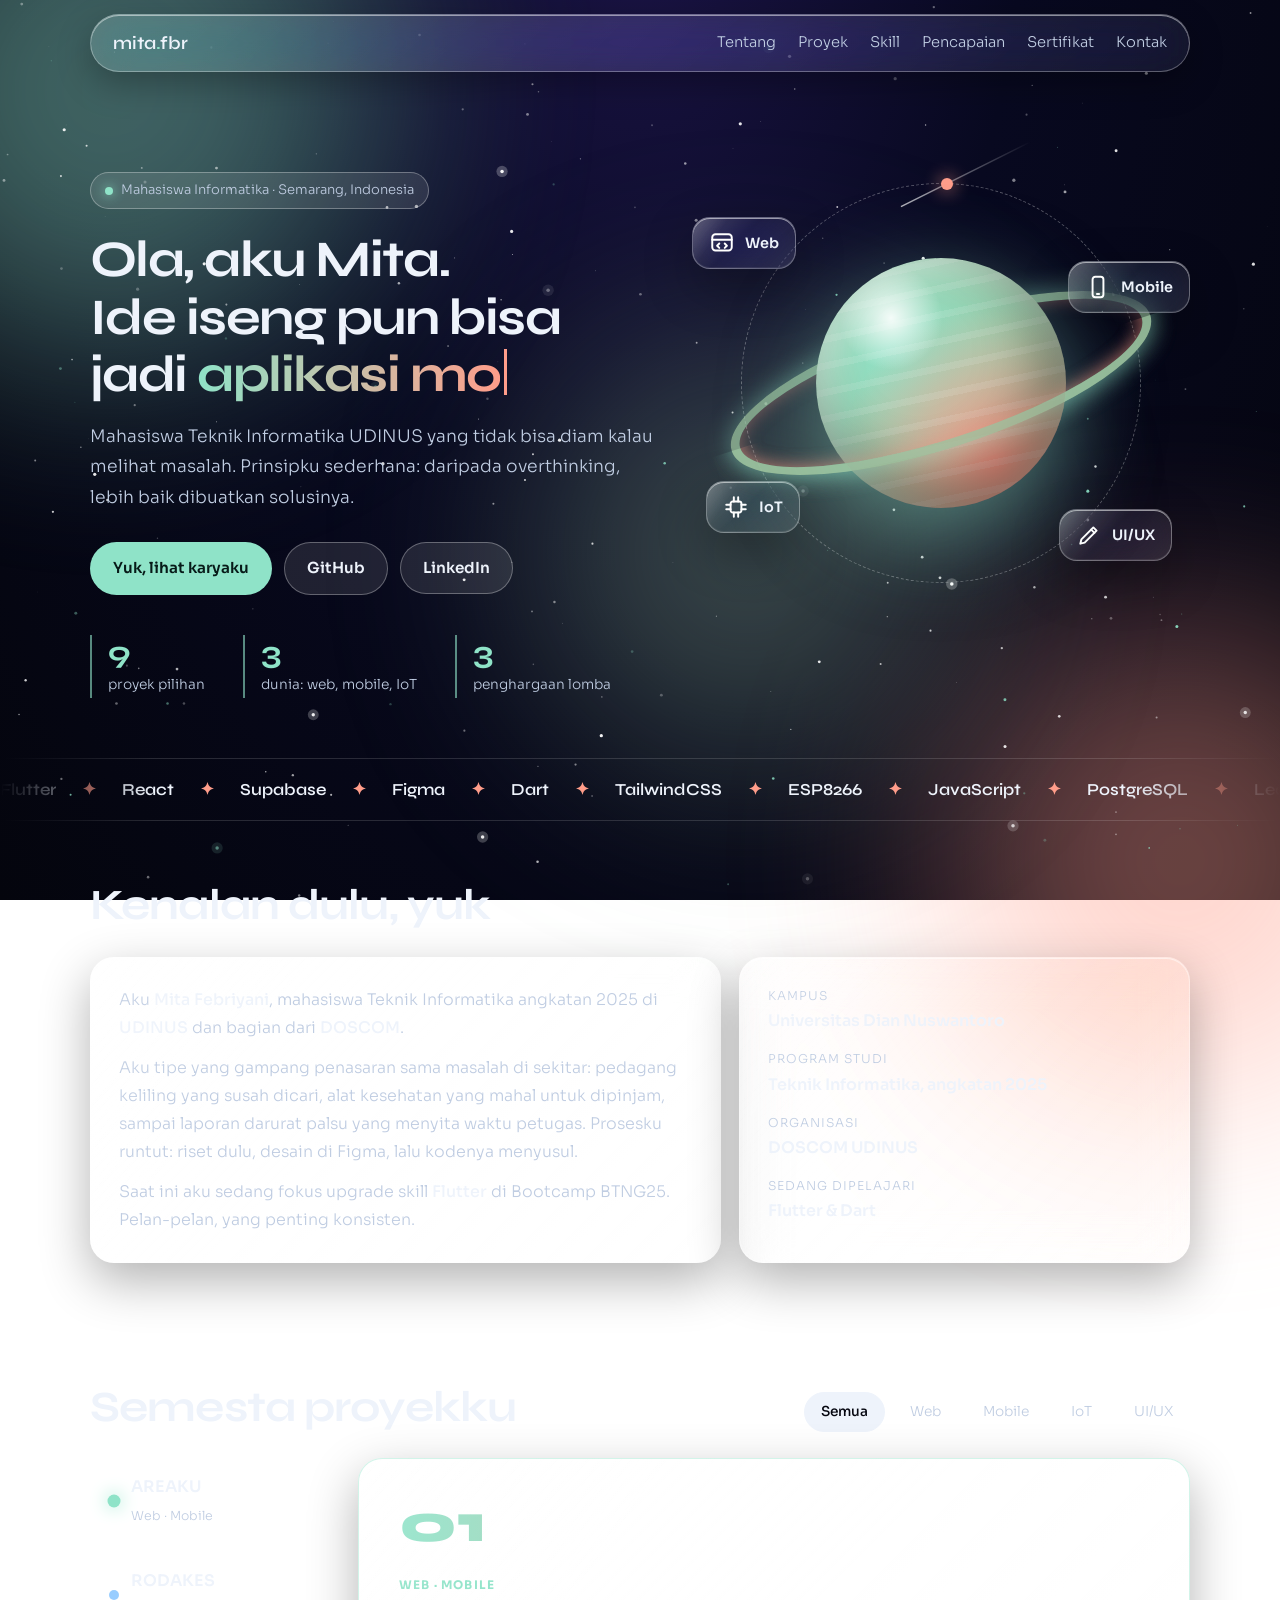
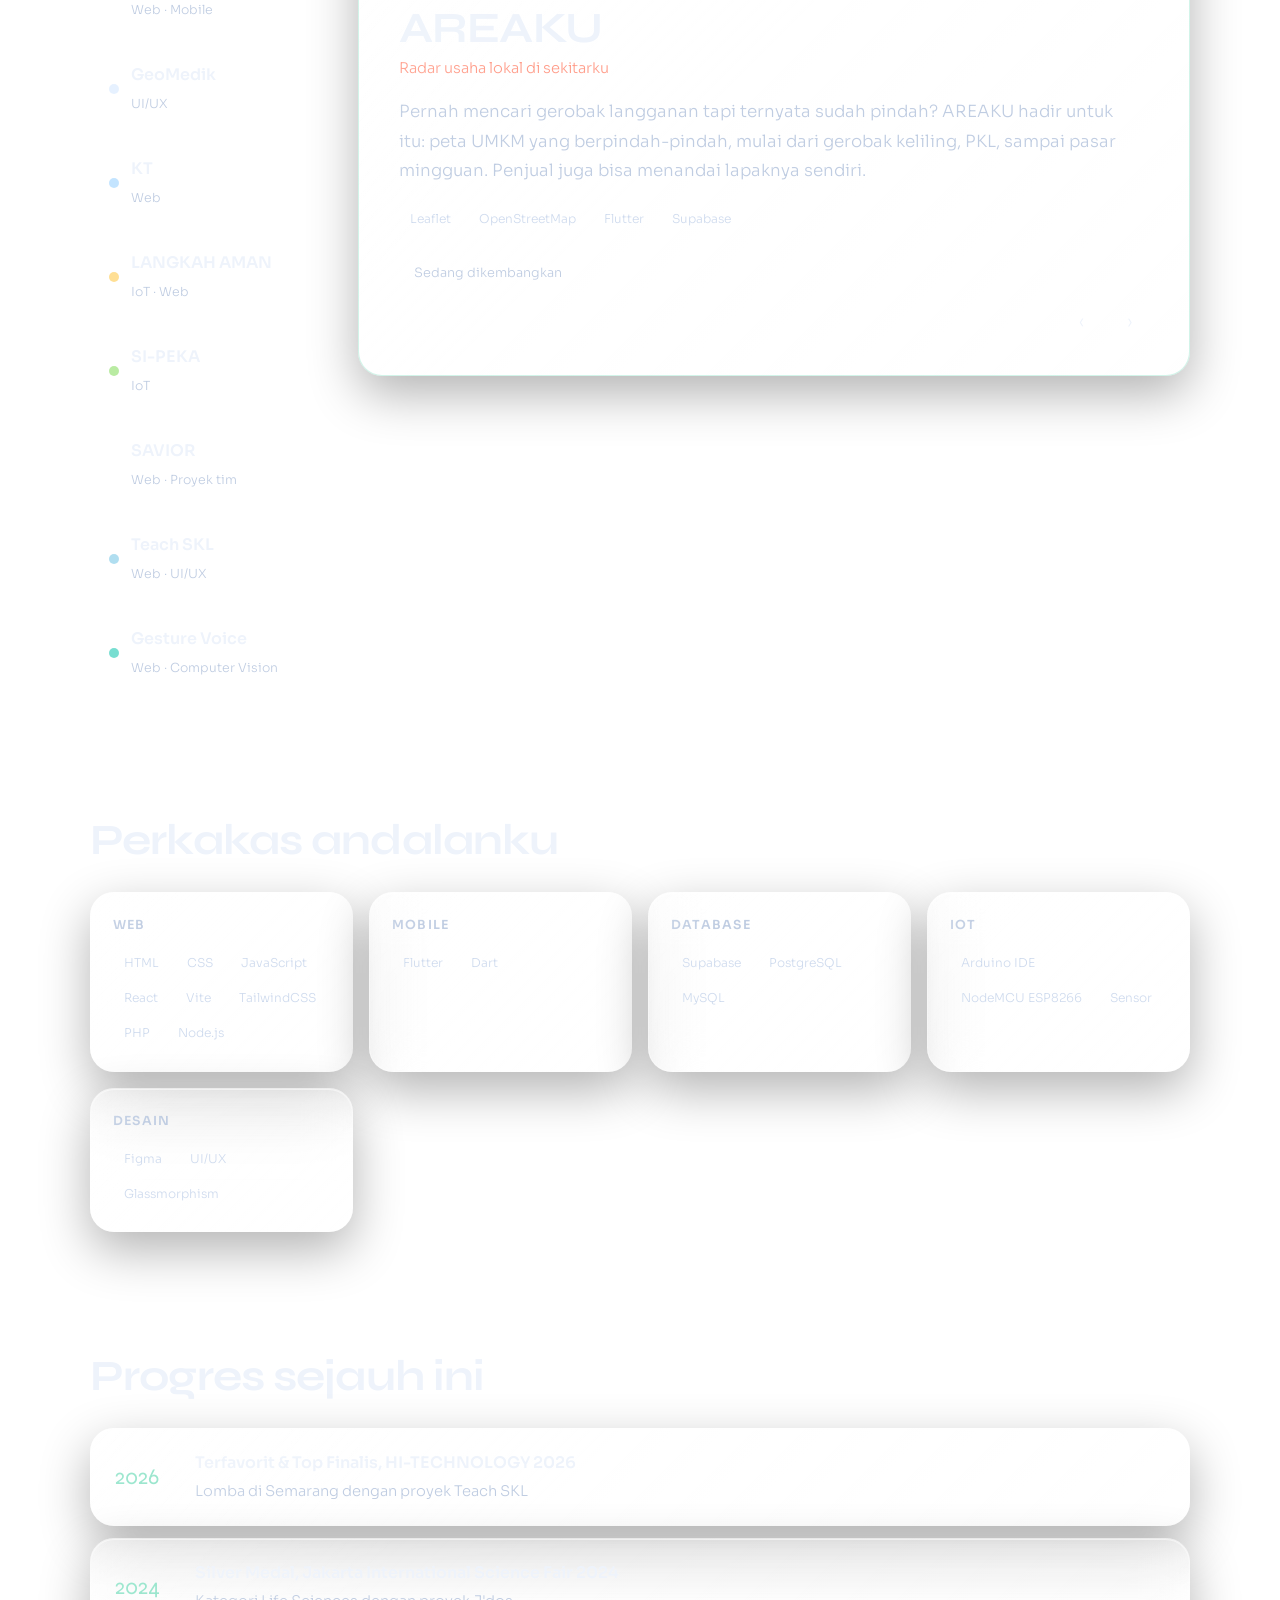
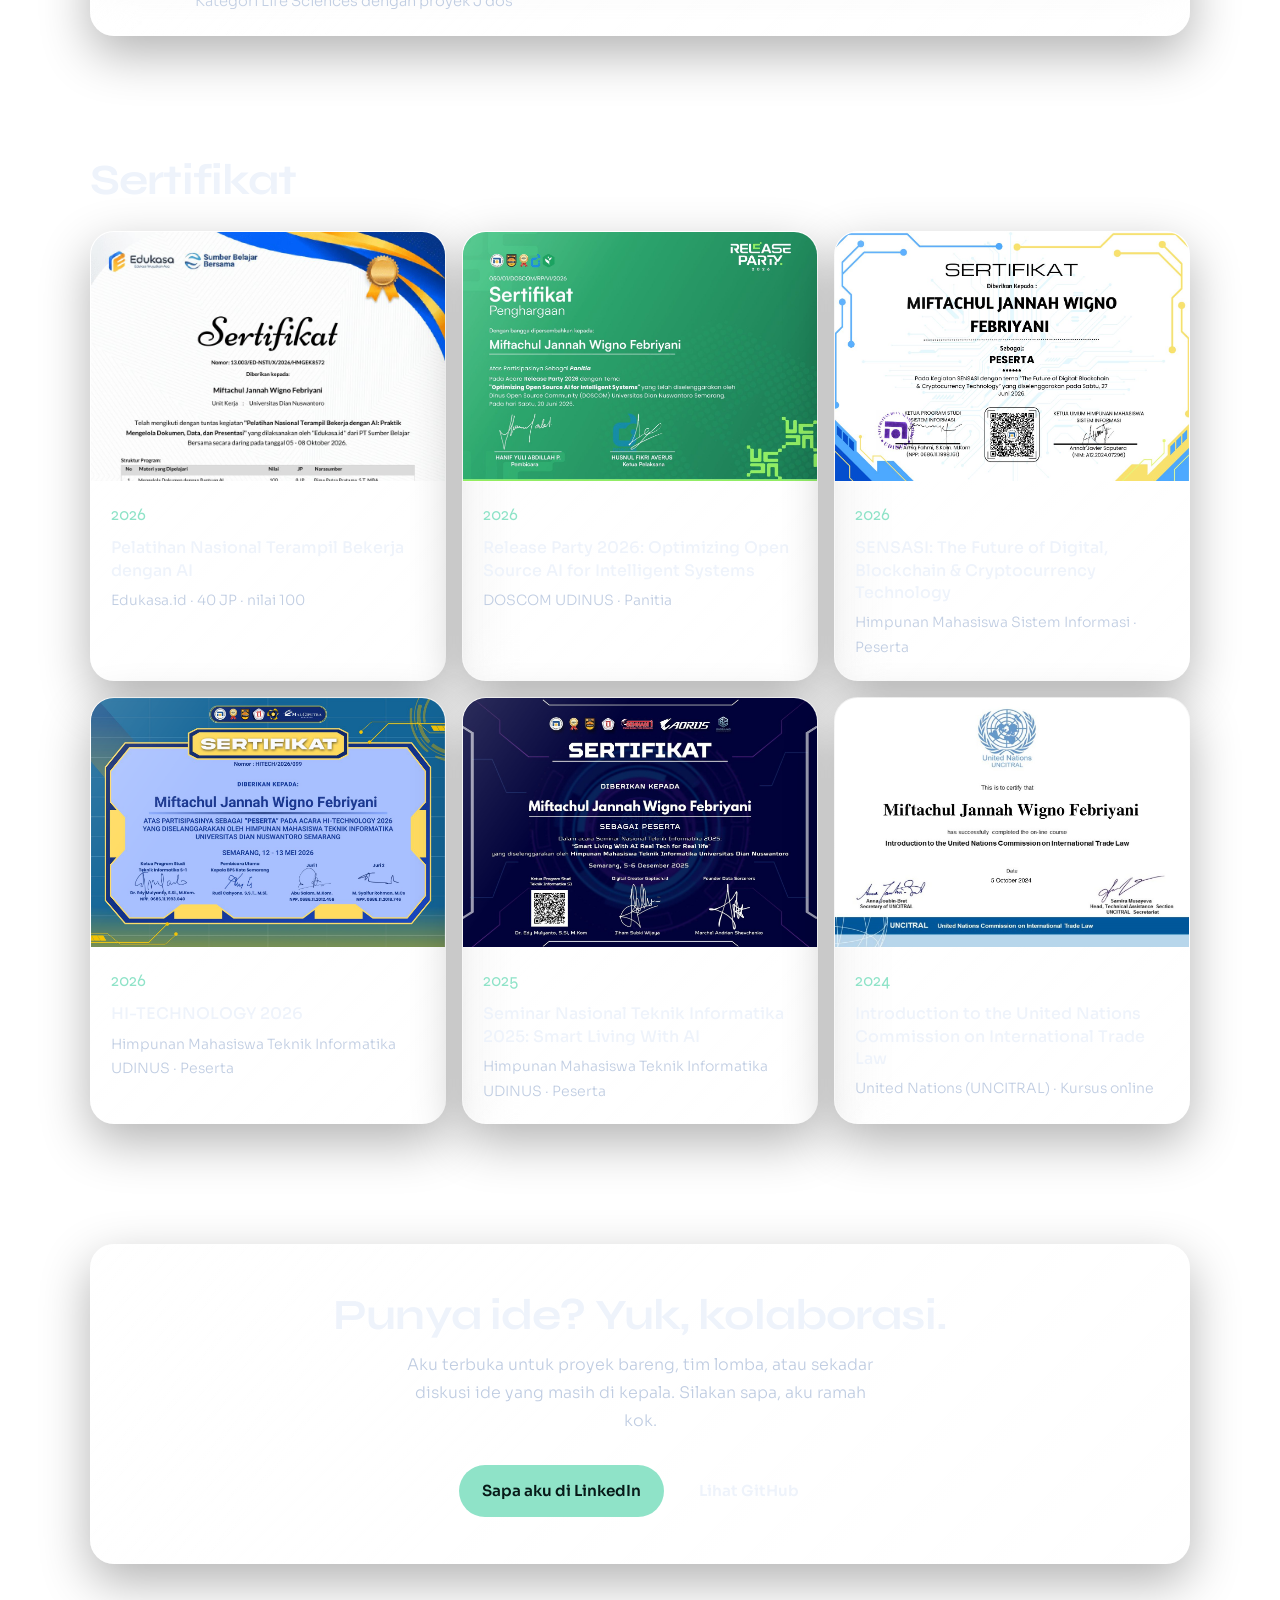
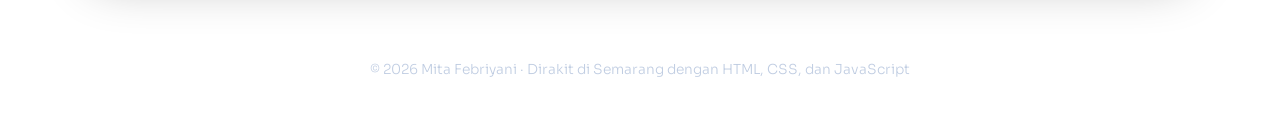
==== commit 2d341306: "Fix LinkedIn URL in index.html" ====
--- a/index.html
+++ b/index.html
@@ -331,7 +331,7 @@
   <div class="cta">
     <a class="btn primary" href="#proyek">Yuk, lihat karyaku</a>
     <a class="btn" href="https://github.com/mitafbr" target="_blank" rel="noopener">GitHub</a>
-    <a class="btn" href="https://www.linkedin.com/in/mita.fbr" target="_blank" rel="noopener">LinkedIn</a>
+    <a class="btn" href="https://www.linkedin.com/in/mitafbr" target="_blank" rel="noopener">LinkedIn</a>
   </div>
 </div>
   <div class="hero-art" id="art">
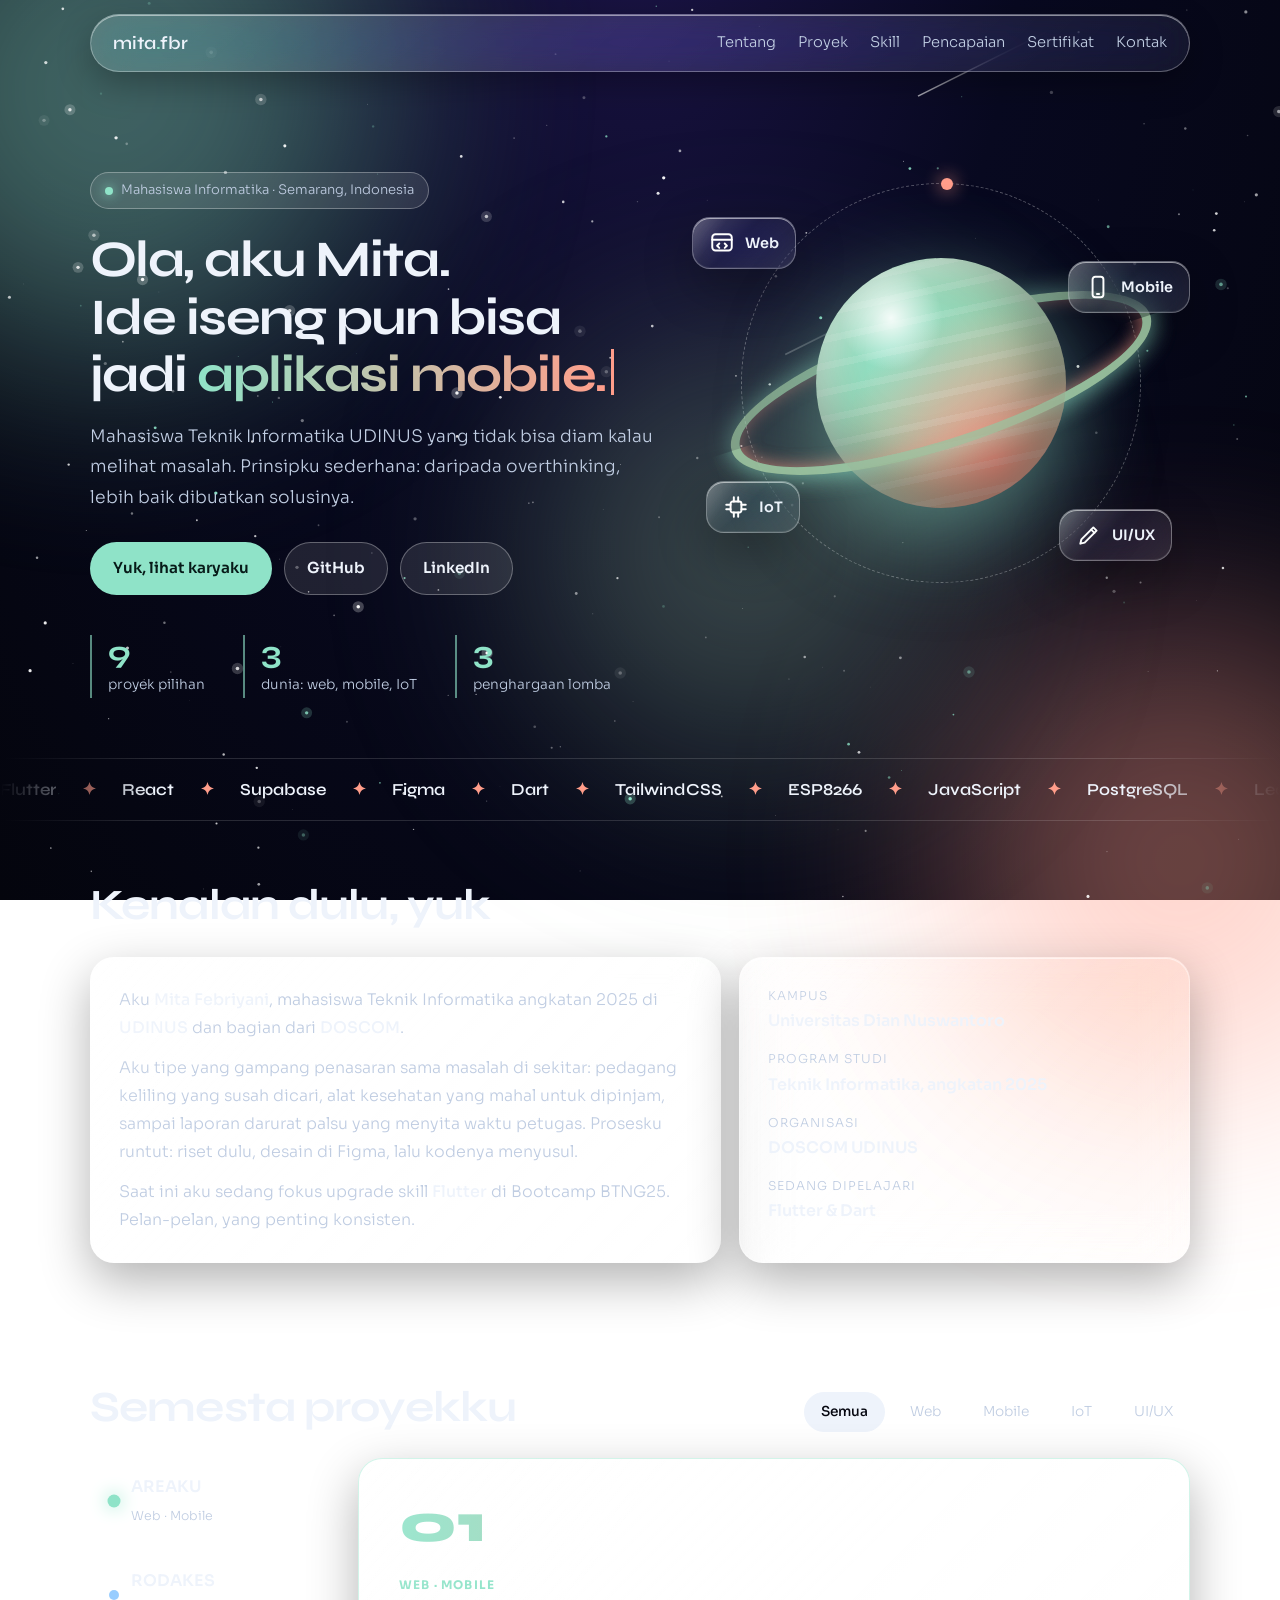
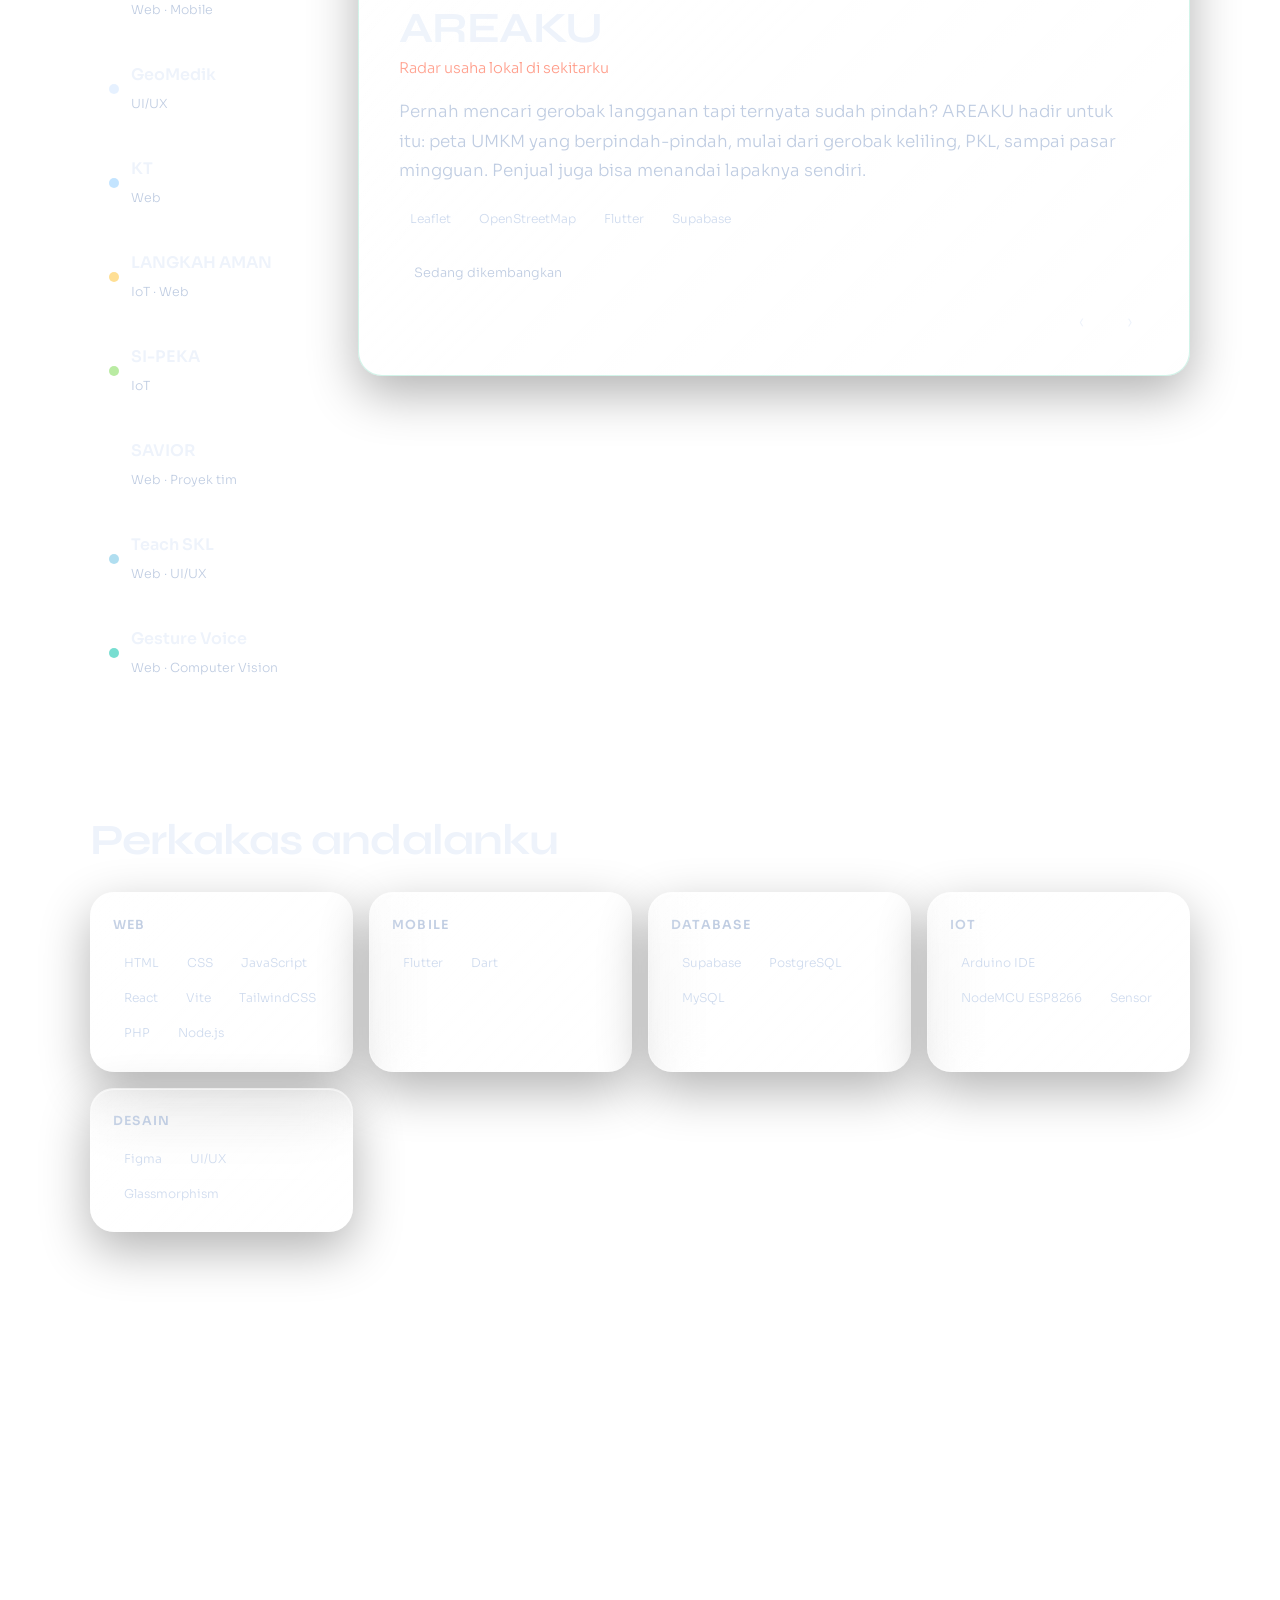
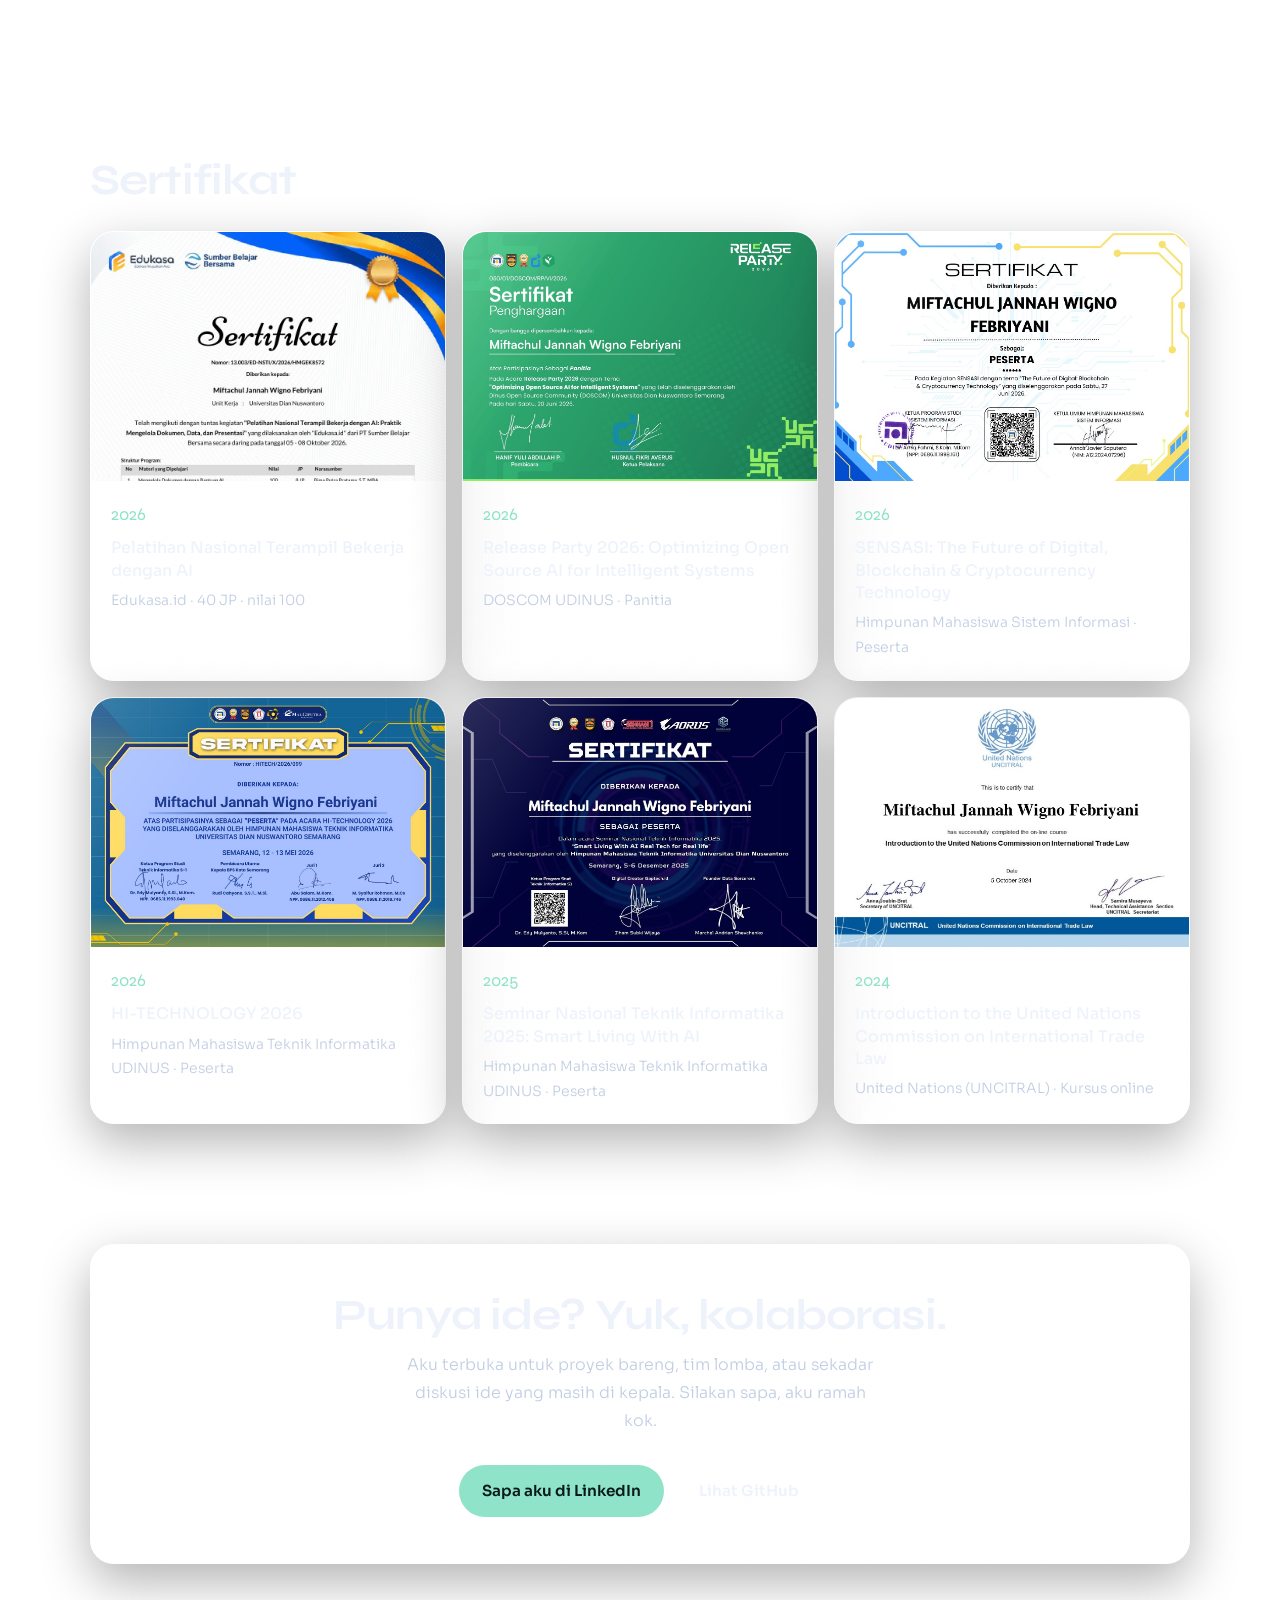
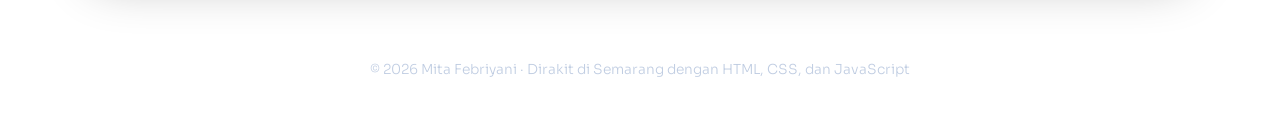
==== commit 8f543601: "Fix LinkedIn URL in index.html" ====
--- a/index.html
+++ b/index.html
@@ -426,7 +426,7 @@
       <h2>Punya ide? Yuk, kolaborasi.</h2>
       <p>Aku terbuka untuk proyek bareng, tim lomba, atau sekadar diskusi ide yang masih di kepala. Silakan sapa, aku ramah kok.</p>
       <div class="cta">
-        <a class="btn primary" href="https://www.linkedin.com/in/mita.fbr" target="_blank" rel="noopener">Sapa aku di LinkedIn</a>
+        <a class="btn primary" href="https://www.linkedin.com/in/mitafbr" target="_blank" rel="noopener">Sapa aku di LinkedIn</a>
         <a class="btn" href="https://github.com/mitafbr" target="_blank" rel="noopener">Lihat GitHub</a>
       </div>
     </div>
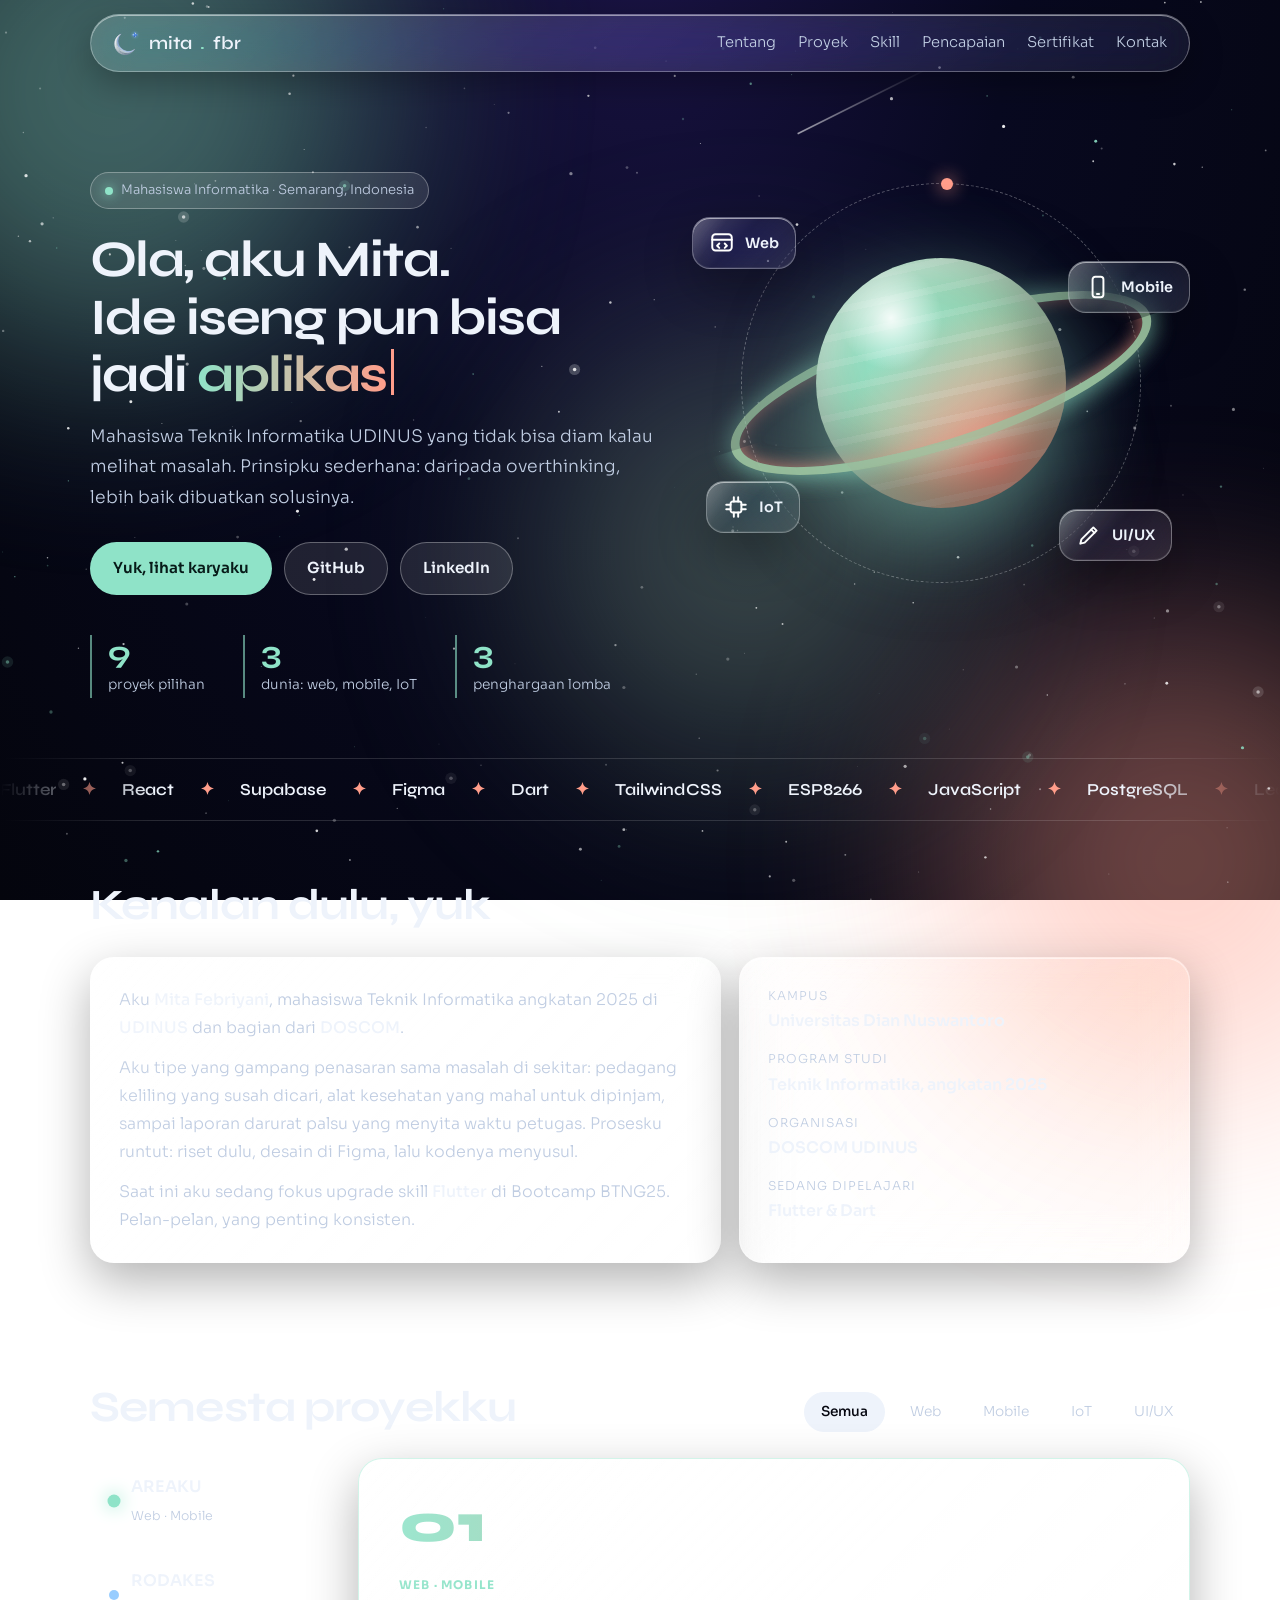
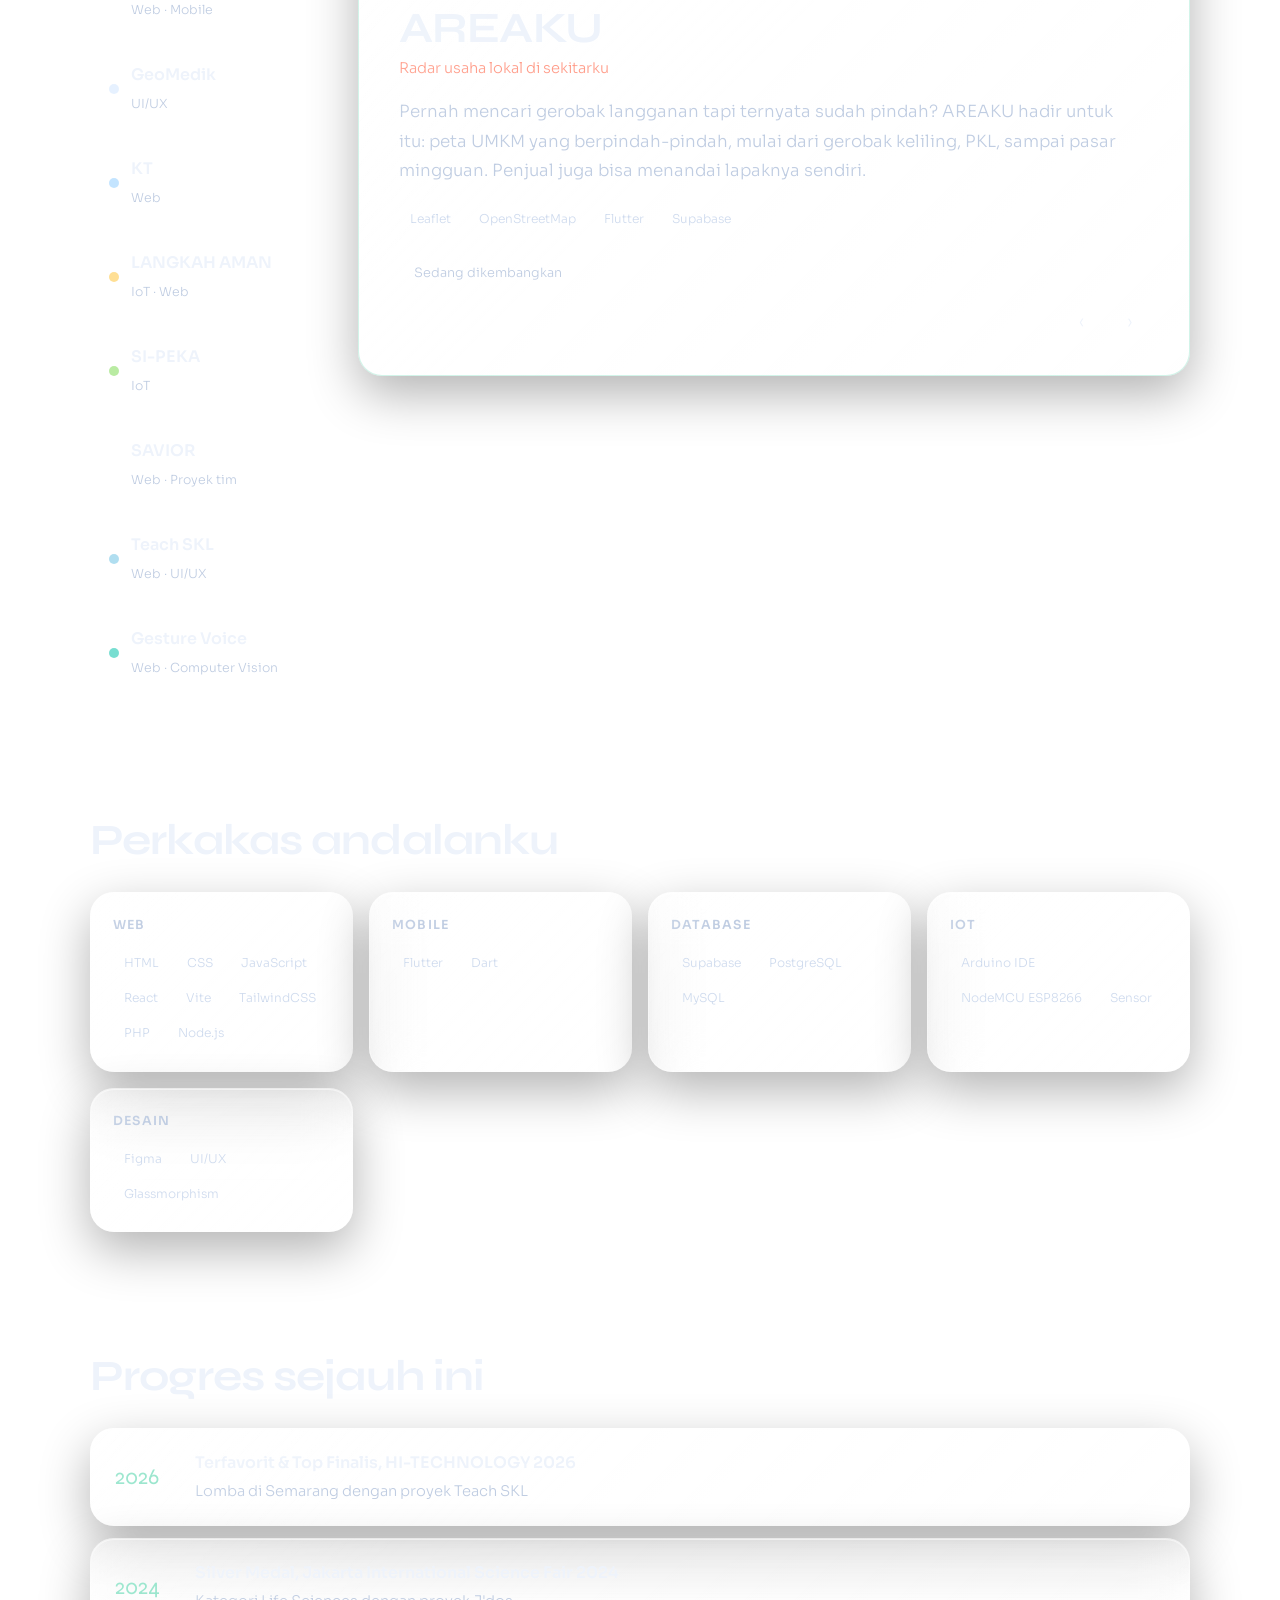
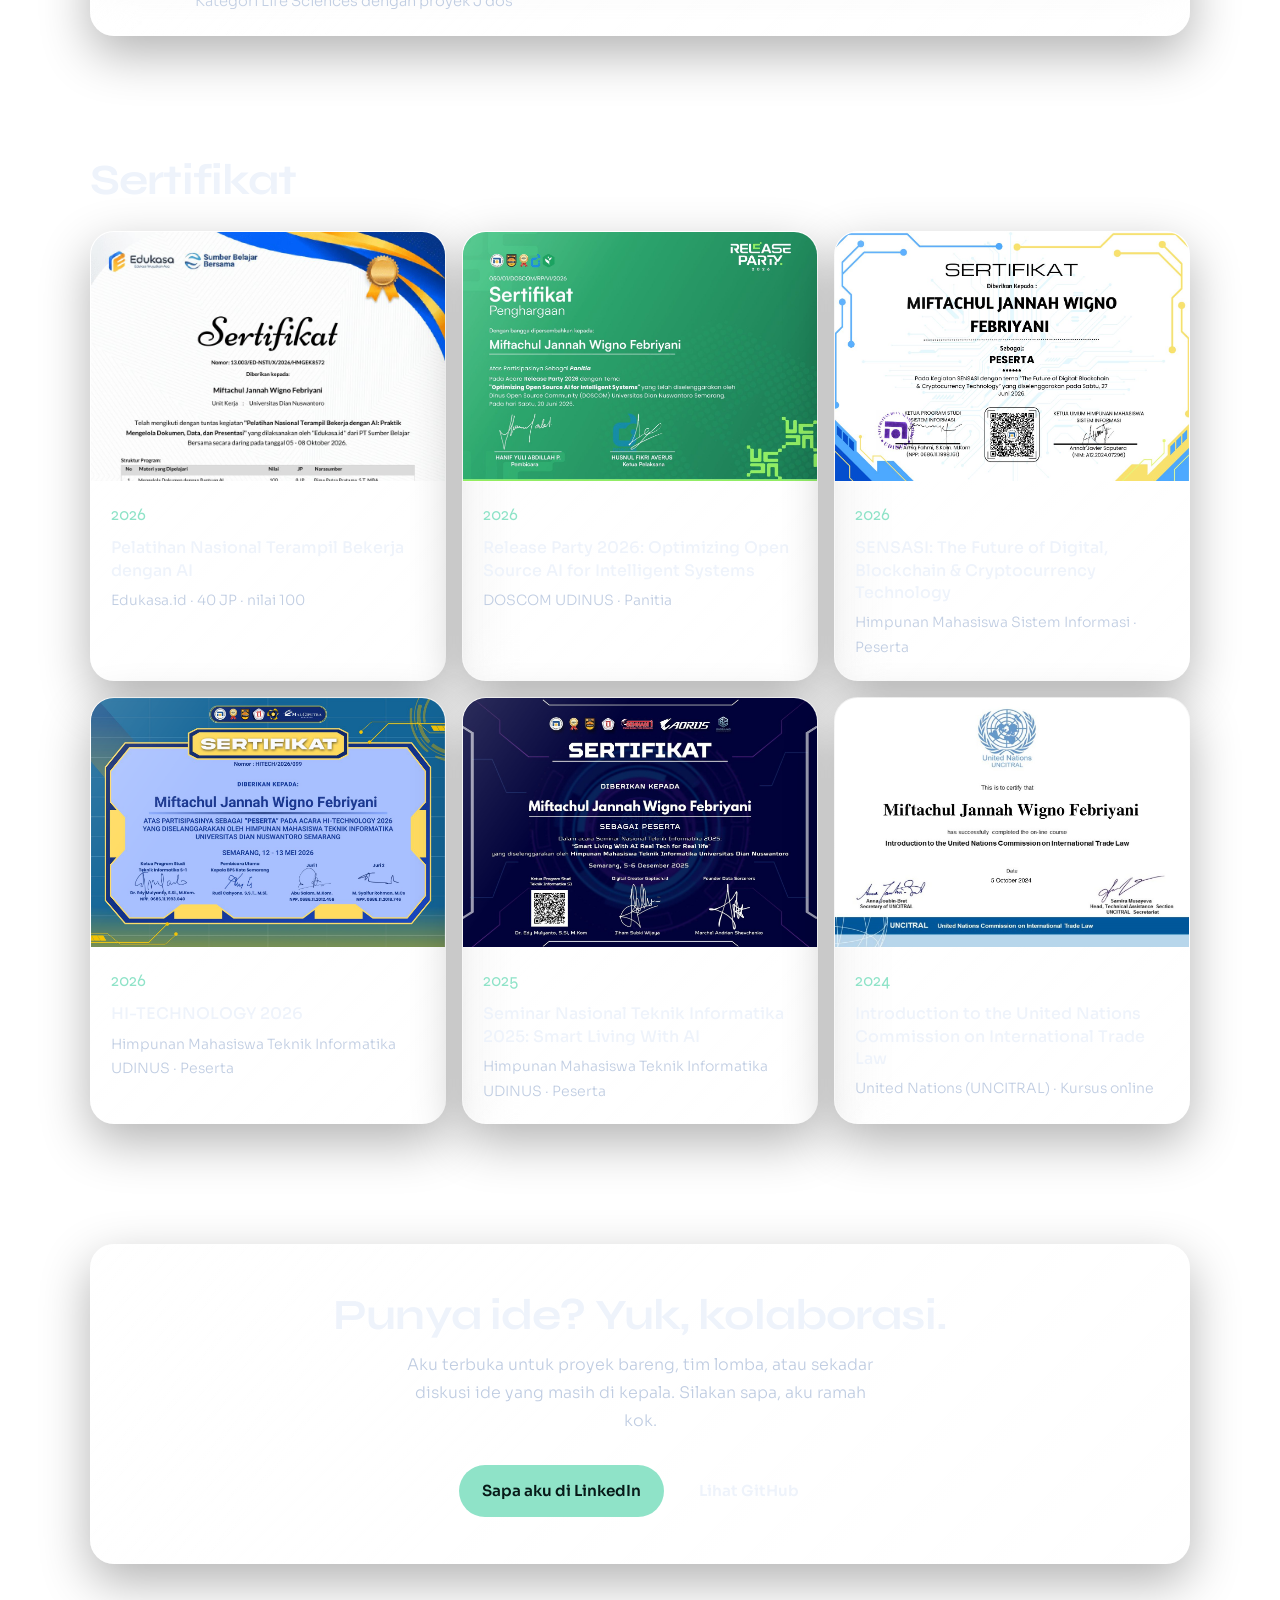
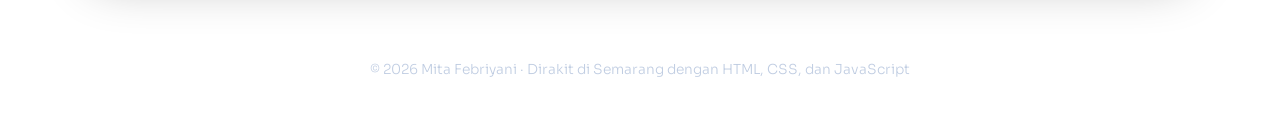
==== commit 1d411a0c: "Add files via upload" ====
--- a/index.html
+++ b/index.html
@@ -4,6 +4,9 @@
 <meta charset="UTF-8" />
 <meta name="viewport" content="width=device-width, initial-scale=1" />
 <title>Mita Febriyani | Portofolio</title>
+<link rel="icon" type="image/svg+xml" href="logo.svg">
+<link rel="icon" type="image/png" href="logo.png">
+<link rel="apple-touch-icon" href="logo.png">
 <meta name="description" content="Portofolio interaktif Mita Febriyani, mahasiswa Teknik Informatika UDINUS. Proyek web, mobile, dan IoT." />
 <link rel="preconnect" href="https://fonts.googleapis.com">
 <link rel="preconnect" href="https://fonts.gstatic.com" crossorigin>
@@ -312,7 +315,7 @@
 <div id="glow"></div>
 
 <nav>
-  <a class="brand" href="#top">mita<span>.</span>fbr</a>
+  <a class="brand" href="#top" style="display:inline-flex;align-items:center;gap:8px;"><img src="logo.svg" alt="" width="28" height="28" style="width:28px;height:28px;display:block;">mita<span>.</span>fbr</a>
   <div class="nav-links">
     <a href="#tentang">Tentang</a>
     <a href="#proyek">Proyek</a>
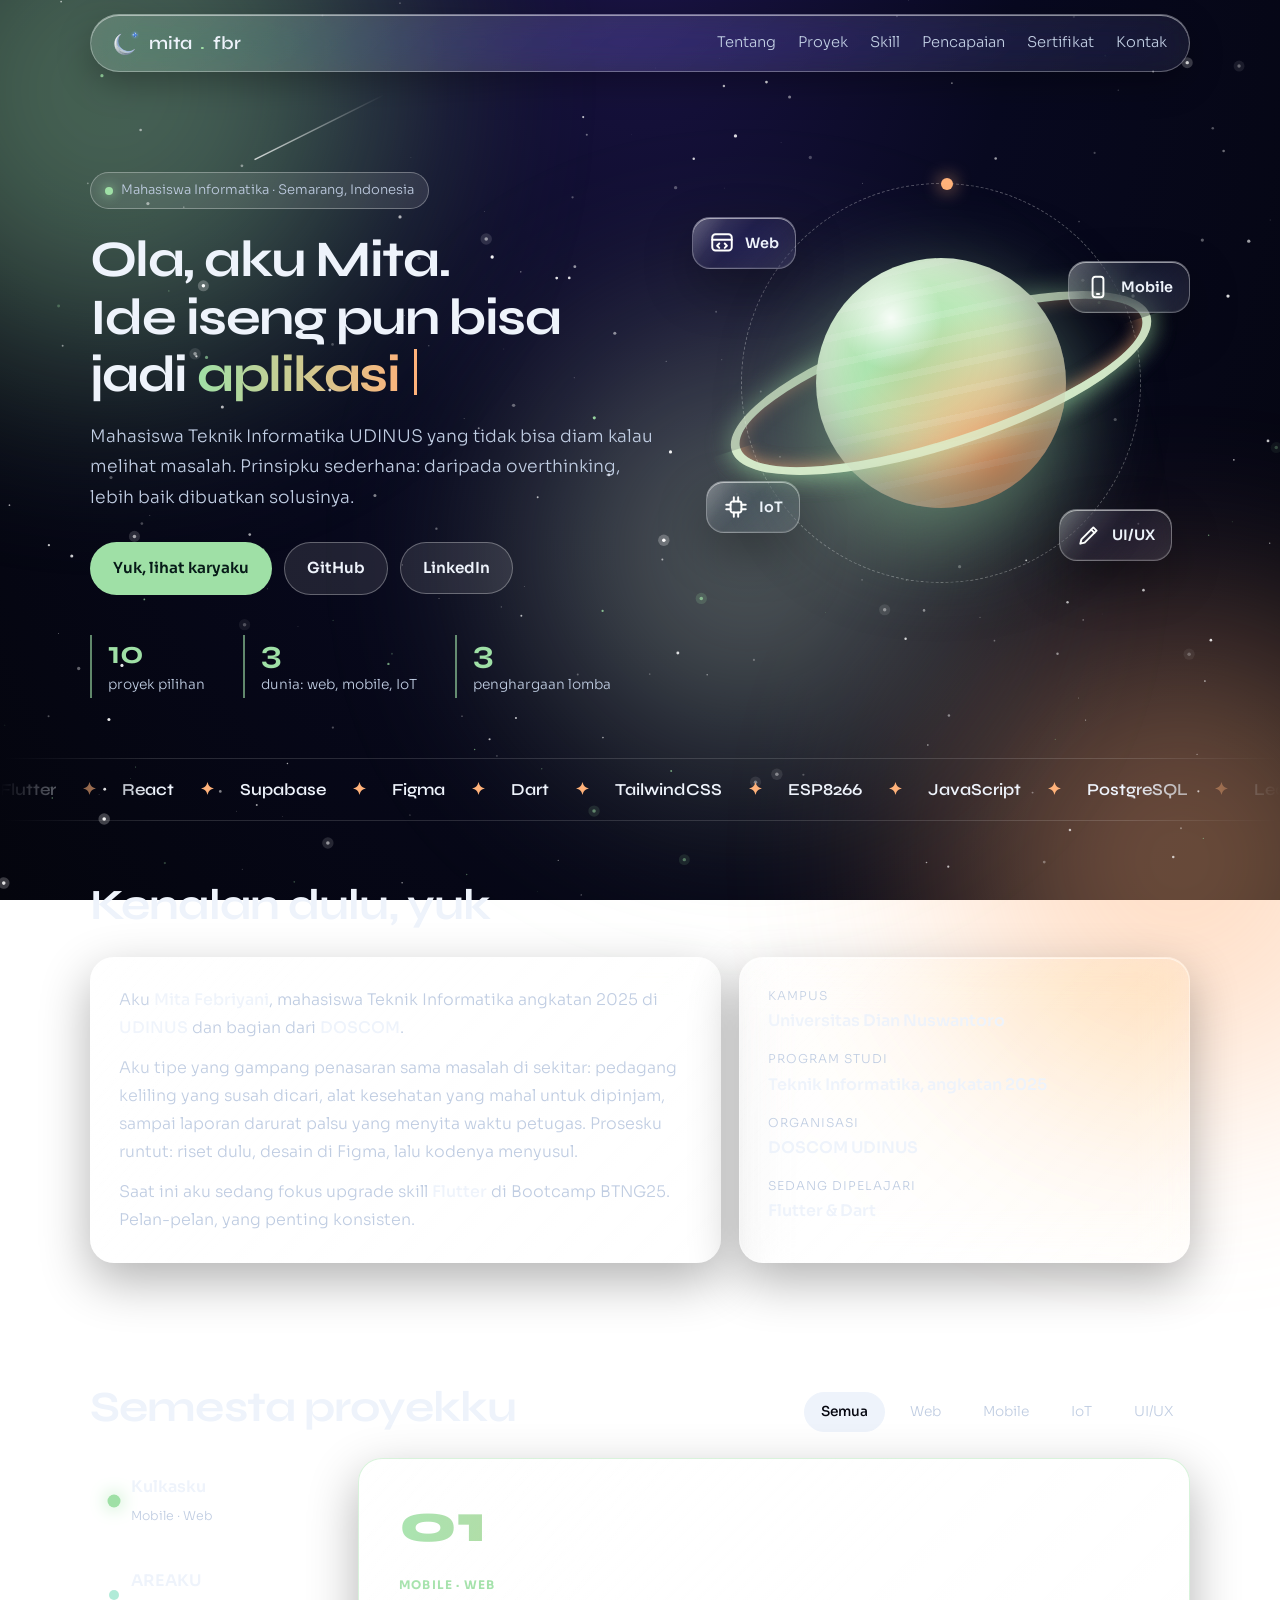
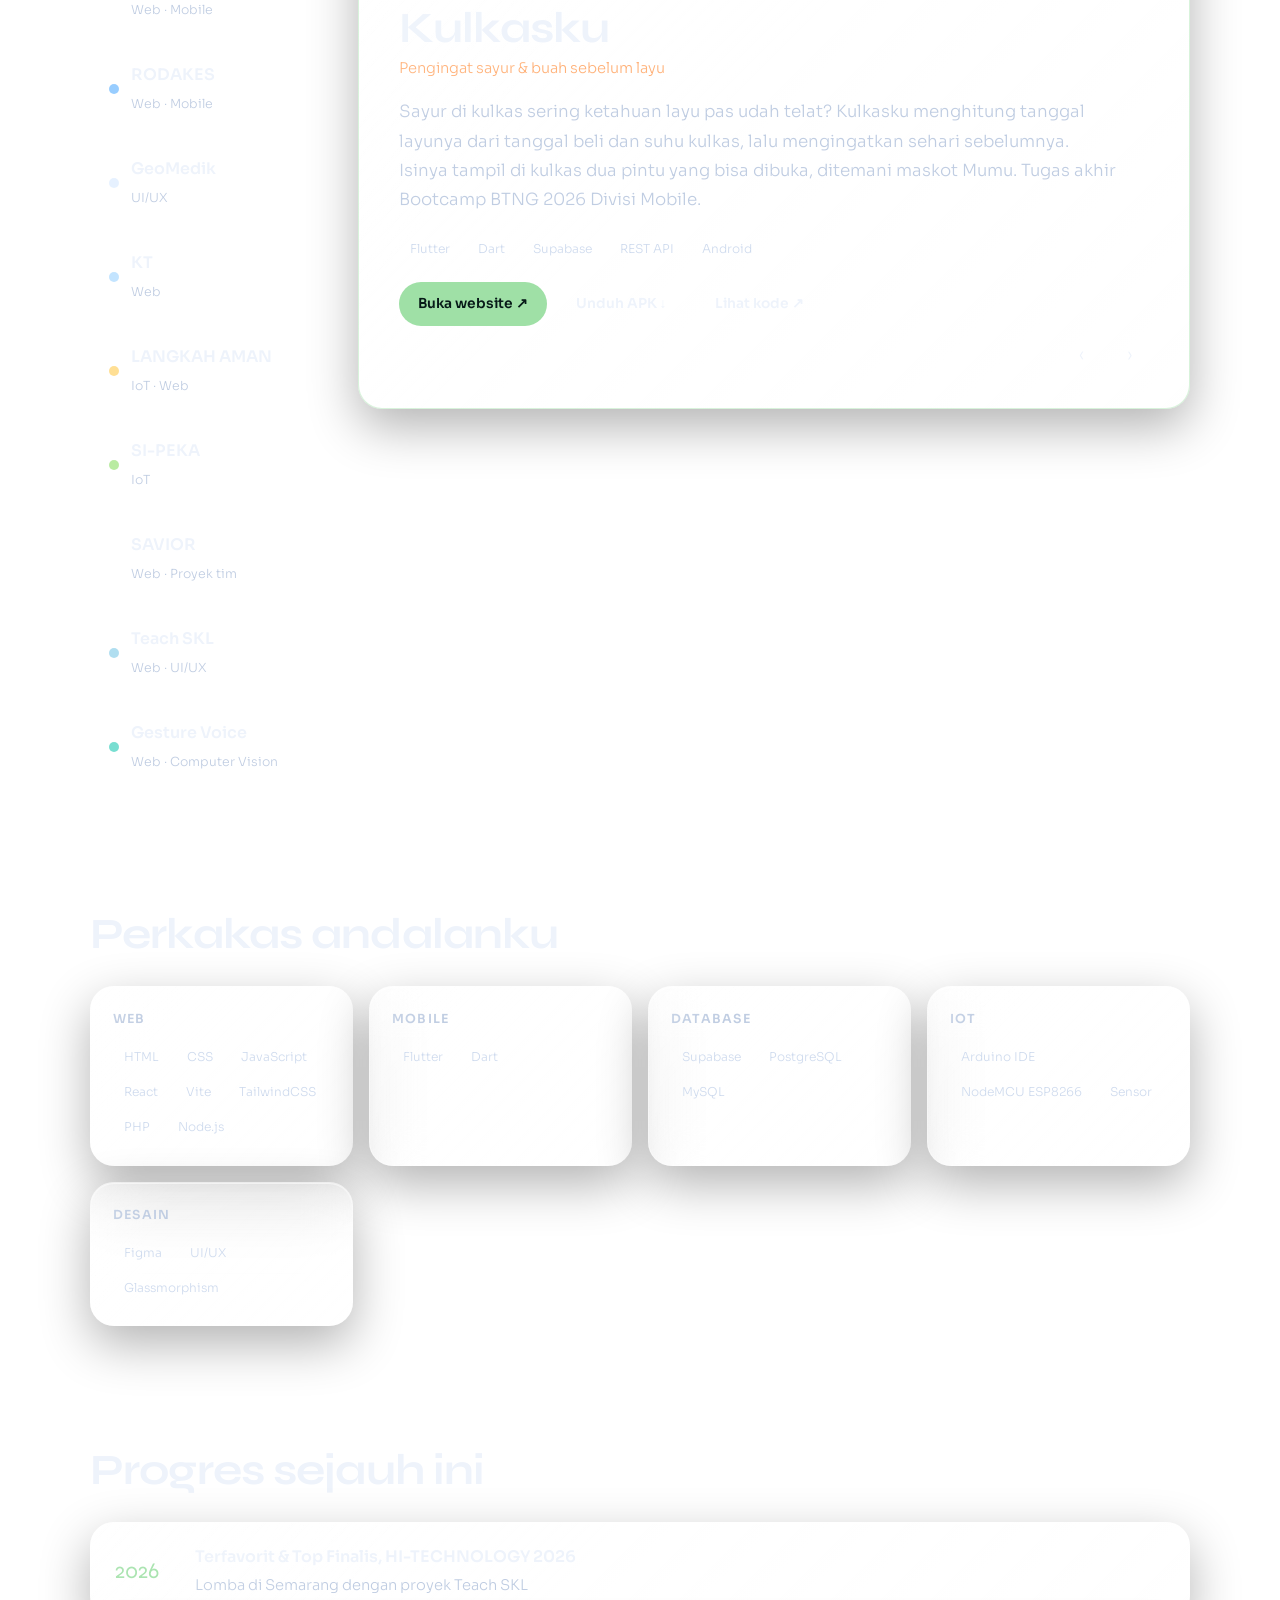
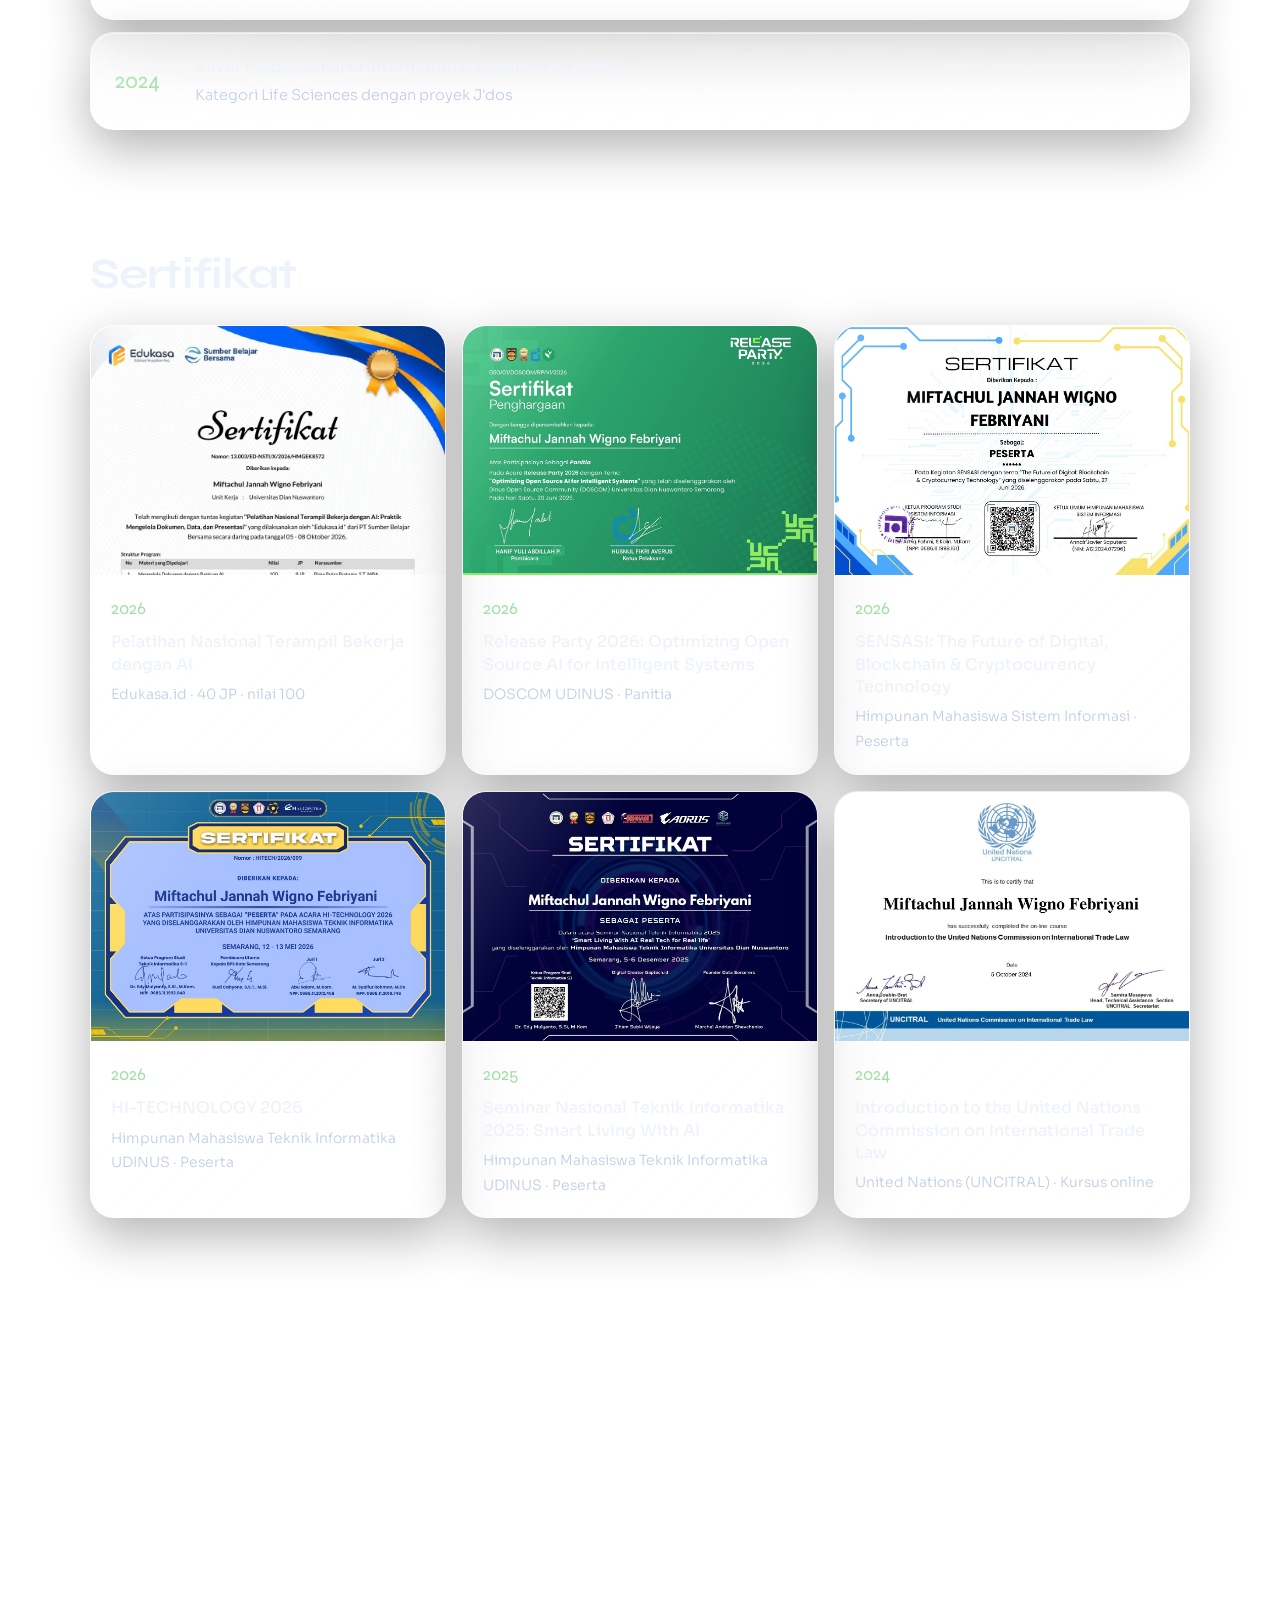
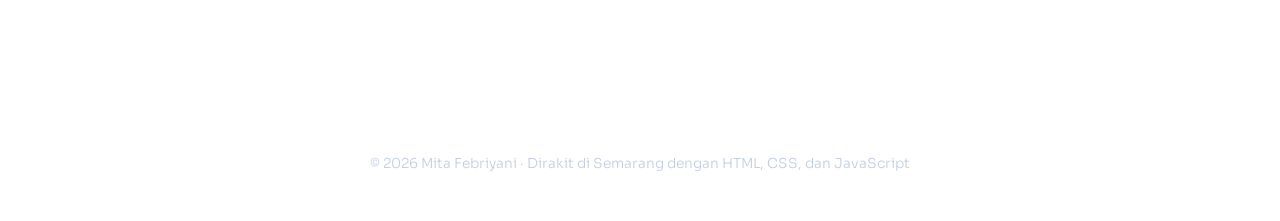
==== commit 84dc4374: "Add files via upload" ====
--- a/index.html
+++ b/index.html
@@ -347,7 +347,7 @@
   </div>
  </div>
   <div class="stats">
-    <div class="stat"><b data-count="9">0</b><span>proyek pilihan</span></div>
+    <div class="stat"><b data-count="10">0</b><span>proyek pilihan</span></div>
     <div class="stat"><b data-count="3">0</b><span>dunia: web, mobile, IoT</span></div>
     <div class="stat"><b data-count="3">0</b><span>penghargaan lomba</span></div>
   </div>
@@ -446,6 +446,15 @@
    c = tiga warna tema proyek. Ganti di sini kalau mau menyesuaikan. */
 const PROJECTS = [
   {
+    name: 'Kulkasku', sub: 'Pengingat sayur & buah sebelum layu', kind: 'Mobile · Web',
+    demo: 'https://mitafbr.github.io/kulkasku/',
+    apk: 'https://github.com/mitafbr/kulkasku/releases/download/v1.0.5/app-release.apk',
+    code: 'https://github.com/mitafbr/kulkasku',
+    c: ['#9fe0a6', '#ffb27a', '#dff5d2'],
+    desc: 'Sayur di kulkas sering ketahuan layu pas udah telat? Kulkasku menghitung tanggal layunya dari tanggal beli dan suhu kulkas, lalu mengingatkan sehari sebelumnya. Isinya tampil di kulkas dua pintu yang bisa dibuka, ditemani maskot Mumu. Tugas akhir Bootcamp BTNG 2026 Divisi Mobile.',
+    tags: ['Flutter', 'Dart', 'Supabase', 'REST API', 'Android']
+  },
+  {
     name: 'AREAKU', sub: 'Radar usaha lokal di sekitarku', kind: 'Web · Mobile',
     status: 'Sedang dikembangkan',
     demo: '',   // link website yang sudah online, contoh: 'https://mitafbr.github.io/areaku/'
@@ -537,6 +546,7 @@
   const p = PROJECTS[current];
   ['--a1', '--a2', '--a3'].forEach((v, k) => root.style.setProperty(v, p.c[k]));
   const links = (p.demo ? `<a class="btn primary" href="${p.demo}" target="_blank" rel="noopener">Buka website ↗</a>` : '')
+    + (p.apk ? `<a class="btn" href="${p.apk}" rel="noopener">Unduh APK ↓</a>` : '')
     + (p.code ? `<a class="btn" href="${p.code}" target="_blank" rel="noopener">Lihat kode ↗</a>` : '')
     + (p.status ? `<span class="soon">${p.status}</span>` : '')
     || '<span class="soon">Link menyusul</span>';
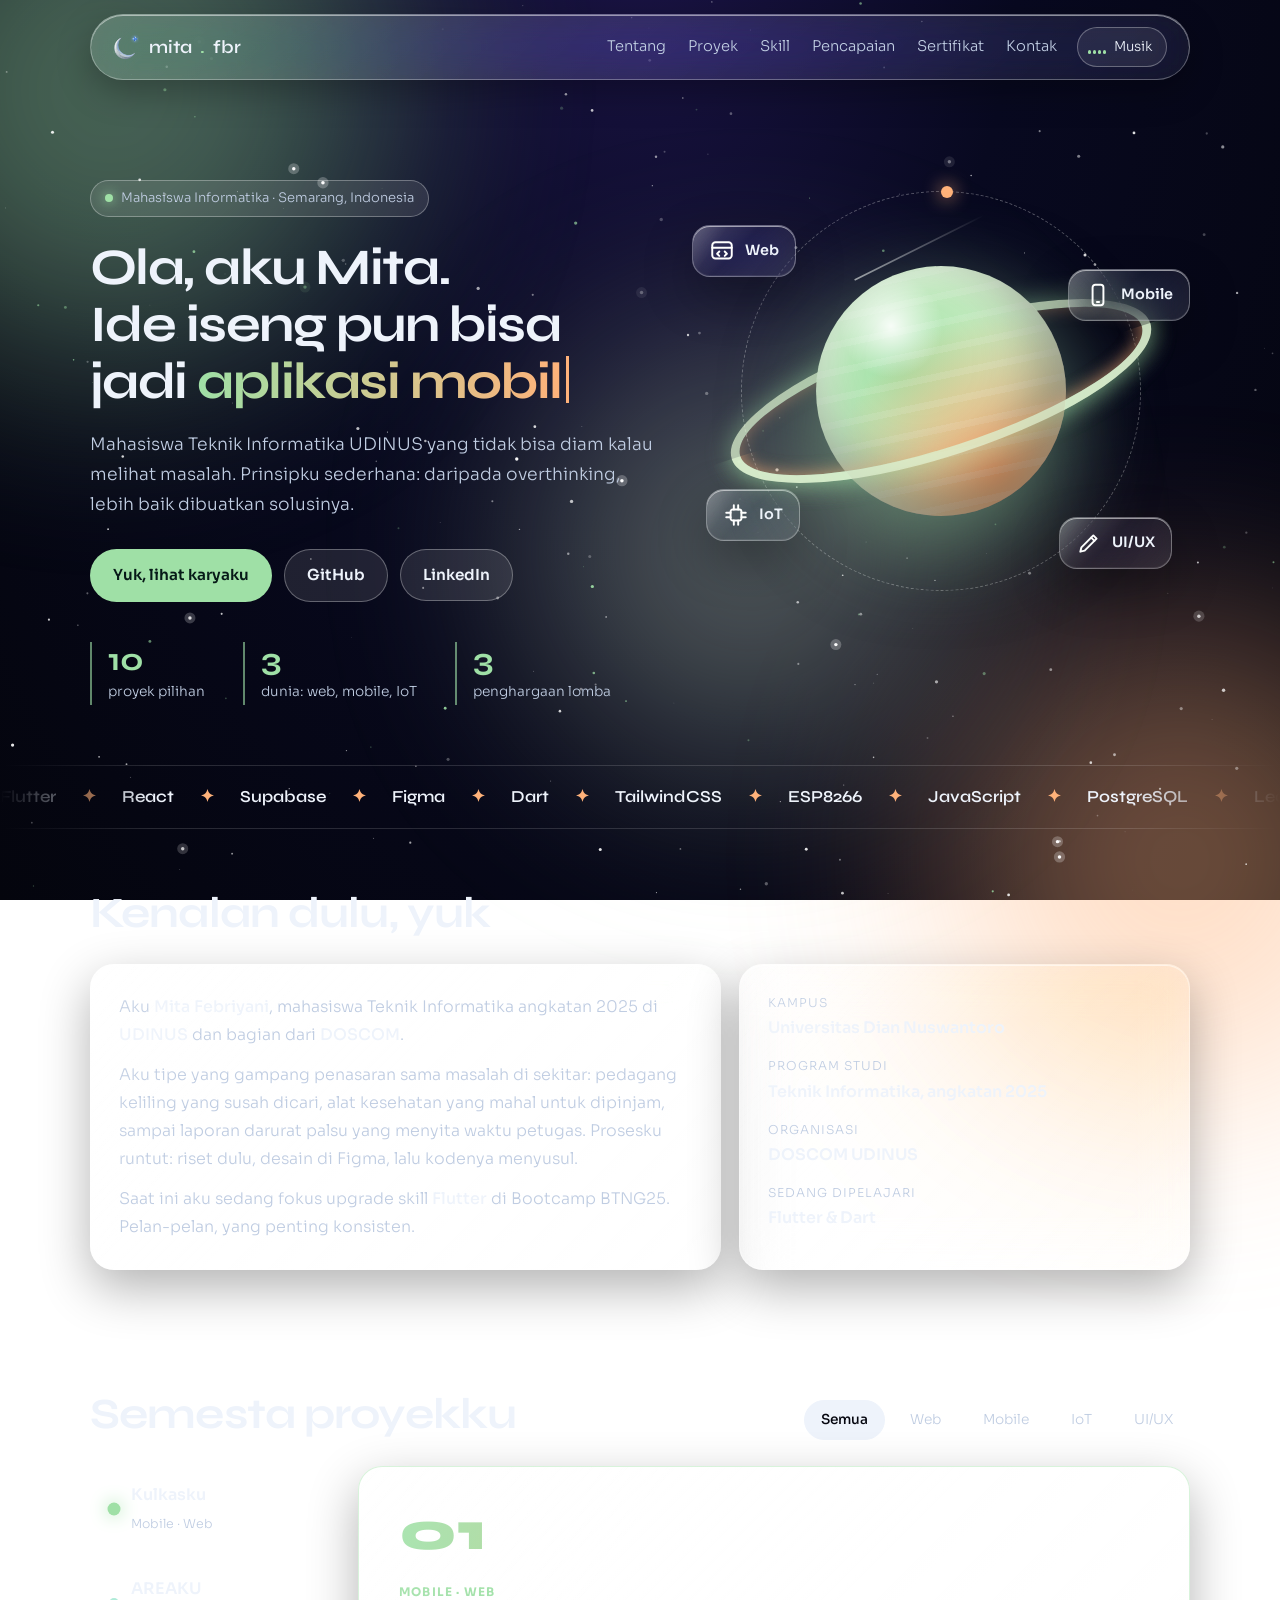
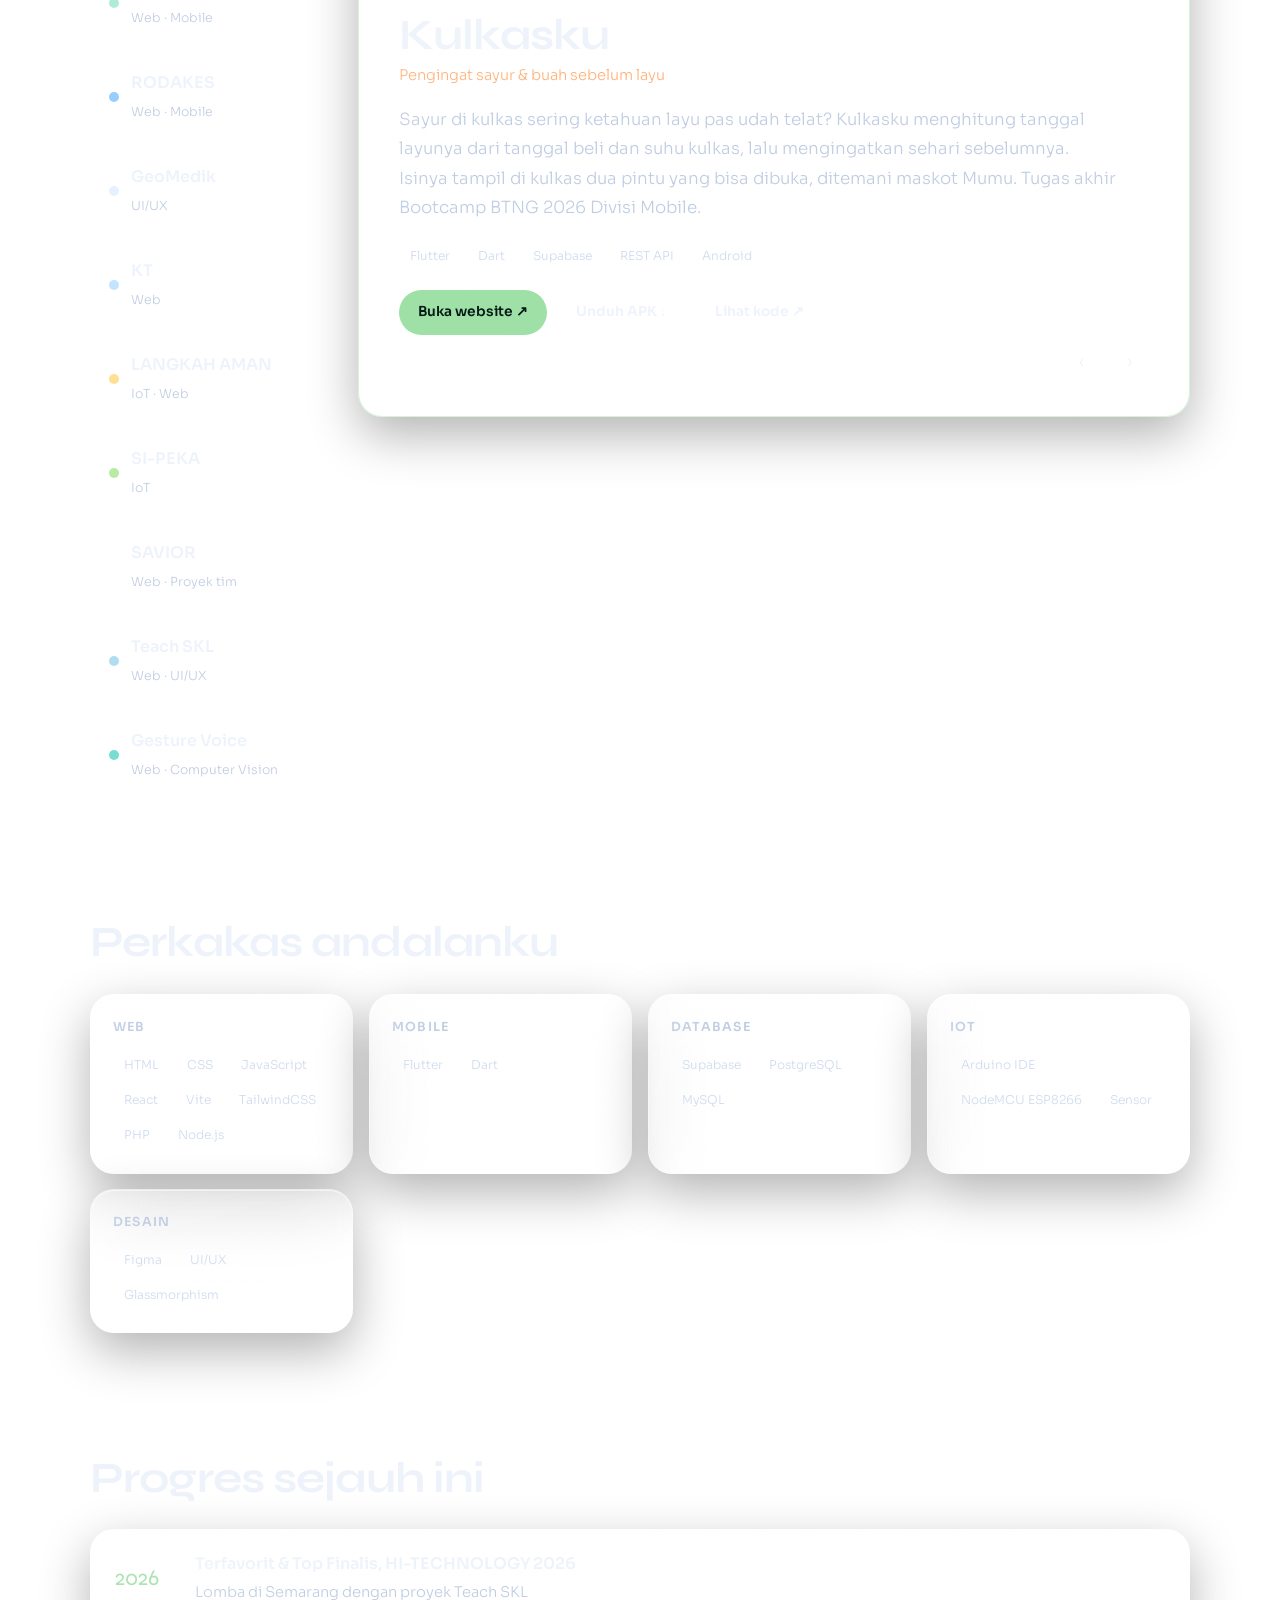
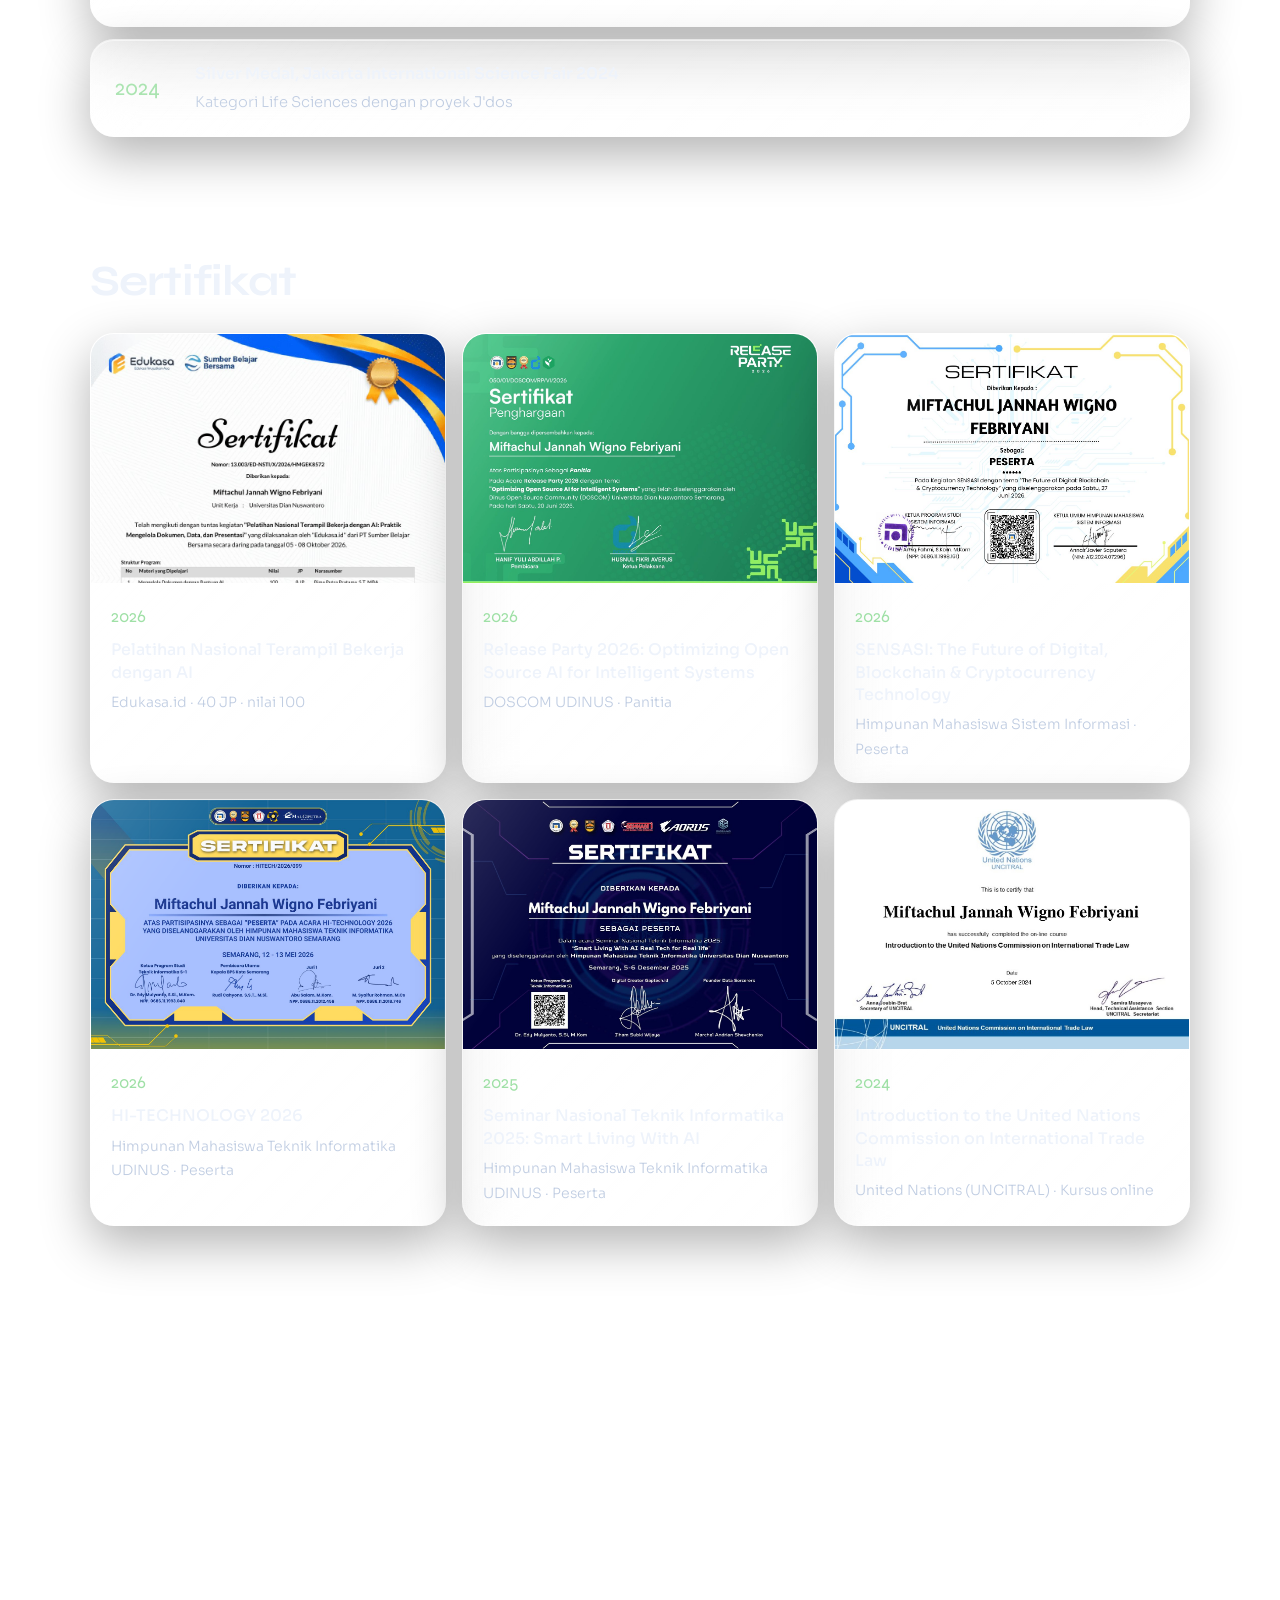
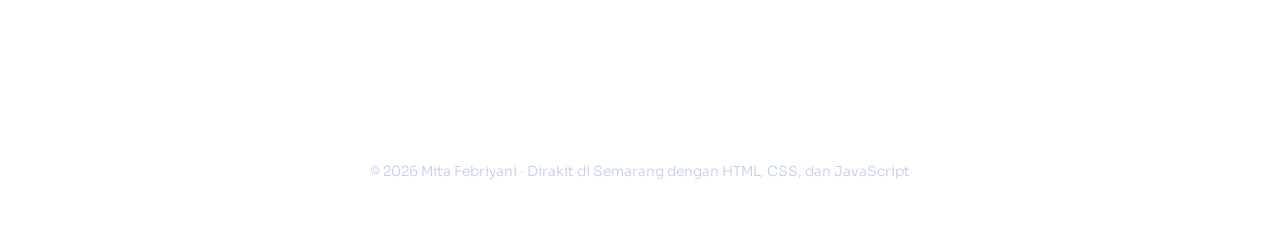
==== commit e8b410e4: "Add files via upload" ====
--- a/index.html
+++ b/index.html
@@ -63,6 +63,24 @@
   .brand span { color: var(--a1); transition: color .8s ease; }
   .nav-links { display: flex; gap: 22px; font-size: 0.92rem; color: var(--muted); }
   .nav-links a:hover { color: var(--ink); }
+
+  /* TOMBOL SUARA */
+  .nav-right { display: flex; align-items: center; gap: 20px; }
+  .sound-btn { display: inline-flex; align-items: center; gap: 8px; padding: 7px 14px 7px 10px; border-radius: 999px;
+    border: 1px solid var(--line); background: rgba(255,255,255,.08); color: var(--ink); font: inherit; font-size: .85rem; cursor: pointer;
+    transition: background .3s ease, border-color .3s ease; }
+  .sound-btn:hover { background: rgba(255,255,255,.16); }
+  .sound-btn .bars { display: inline-flex; align-items: flex-end; gap: 2px; height: 14px; }
+  .sound-btn .bars i { width: 3px; height: 4px; border-radius: 2px; background: var(--a1); transition: height .3s ease; }
+  .sound-btn.on .bars i { animation: eq 1.1s ease-in-out infinite; }
+  .sound-btn.on .bars i:nth-child(2) { animation-delay: .25s; }
+  .sound-btn.on .bars i:nth-child(3) { animation-delay: .5s; }
+  .sound-btn.on .bars i:nth-child(4) { animation-delay: .15s; }
+  @keyframes eq { 0%,100% { height: 4px; } 50% { height: 14px; } }
+  .sound-btn.sound-hint { animation: soundhint 2.4s ease-in-out 3; }
+  @keyframes soundhint { 0%,100% { box-shadow: 0 0 0 0 rgba(255,255,255,0); } 50% { box-shadow: 0 0 0 6px rgba(255,255,255,.12); } }
+  @media (max-width: 820px) { .sound-btn .lbl { display: none; } .sound-btn { padding: 8px 10px; } }
+  @media (prefers-reduced-motion: reduce) { .sound-btn.on .bars i, .sound-btn.sound-hint { animation: none; } }
 
   /* HERO */
   header { padding: 100px 0 60px; }
@@ -316,6 +334,7 @@
 
 <nav>
   <a class="brand" href="#top" style="display:inline-flex;align-items:center;gap:8px;"><img src="logo.svg" alt="" width="28" height="28" style="width:28px;height:28px;display:block;">mita<span>.</span>fbr</a>
+  <div class="nav-right">
   <div class="nav-links">
     <a href="#tentang">Tentang</a>
     <a href="#proyek">Proyek</a>
@@ -323,6 +342,10 @@
     <a href="#pencapaian">Pencapaian</a>
     <a href="#sertifikat">Sertifikat</a>
     <a href="#kontak">Kontak</a>
+  </div>
+  <button class="sound-btn sound-hint" id="soundBtn" type="button" aria-pressed="false" aria-label="Nyalakan musik dan suara">
+    <span class="bars" aria-hidden="true"><i></i><i></i><i></i><i></i></span><span class="lbl">Musik</span>
+  </button>
   </div>
 </nav>
 
@@ -761,6 +784,146 @@
   if (!reduce) requestAnimationFrame(draw);
 }
 draw(0);
+
+/* ============ MUSIK & SUARA (dibuat langsung pakai Web Audio, tanpa file lagu) ============ */
+(() => {
+  const btn = document.getElementById('soundBtn');
+  const AC = window.AudioContext || window.webkitAudioContext;
+  if (!btn || !AC) { if (btn) btn.style.display = 'none'; return; }
+  let ctx, master, musicBus, sfxBus, wet, on = false, loopTimer, sparkleTimer, step = 0;
+
+  function makeReverb(c) {
+    const len = c.sampleRate * 3.2, buf = c.createBuffer(2, len, c.sampleRate);
+    for (let ch = 0; ch < 2; ch++) {
+      const d = buf.getChannelData(ch);
+      for (let i = 0; i < len; i++) d[i] = (Math.random() * 2 - 1) * Math.pow(1 - i / len, 2.6);
+    }
+    const cv = c.createConvolver(); cv.buffer = buf; return cv;
+  }
+  function init() {
+    ctx = new AC();
+    master = ctx.createGain(); master.gain.value = 0; master.connect(ctx.destination);
+    const rev = makeReverb(ctx); wet = ctx.createGain(); wet.gain.value = .55; rev.connect(wet); wet.connect(master);
+    musicBus = ctx.createGain(); musicBus.gain.value = .55; musicBus.connect(master); musicBus.connect(rev);
+    sfxBus = ctx.createGain(); sfxBus.gain.value = .5; sfxBus.connect(master); sfxBus.connect(rev);
+  }
+  const hz = m => 440 * Math.pow(2, (m - 69) / 12);
+
+  /* pad lembut: tiap nada = 2 osilator sedikit fals + filter, naik-turun pelan */
+  function pad(notes, t, dur) {
+    notes.forEach(n => {
+      const g = ctx.createGain(), f = ctx.createBiquadFilter();
+      f.type = 'lowpass'; f.frequency.value = 900; f.Q.value = .4;
+      g.gain.setValueAtTime(0, t);
+      g.gain.linearRampToValueAtTime(.05, t + dur * .35);
+      g.gain.linearRampToValueAtTime(0, t + dur * 1.05);
+      [-5, 5].forEach(det => {
+        const o = ctx.createOscillator(); o.type = 'triangle'; o.frequency.value = hz(n); o.detune.value = det;
+        o.connect(f); o.start(t); o.stop(t + dur * 1.1);
+      });
+      f.connect(g); g.connect(musicBus);
+    });
+  }
+  function bell(m, t, vol = .05, bus = musicBus) {
+    const o = ctx.createOscillator(), o2 = ctx.createOscillator(), g = ctx.createGain();
+    o.type = 'sine'; o.frequency.value = hz(m); o2.type = 'sine'; o2.frequency.value = hz(m) * 2.01;
+    const g2 = ctx.createGain(); g2.gain.value = .25;
+    g.gain.setValueAtTime(0, t); g.gain.linearRampToValueAtTime(vol, t + .01); g.gain.exponentialRampToValueAtTime(.0001, t + 2.4);
+    o.connect(g); o2.connect(g2); g2.connect(g); g.connect(bus);
+    o.start(t); o2.start(t); o.stop(t + 2.5); o2.stop(t + 2.5);
+  }
+
+  /* progresi akor tenang ala luar angkasa */
+  const CHORDS = [[48, 55, 59, 64], [45, 52, 55, 60, 64], [41, 48, 52, 57], [43, 50, 55, 57, 62]];
+  const SCALE = [72, 74, 76, 79, 81, 84, 86, 88];
+  const BAR = 7;
+  function loop() {
+    const t = ctx.currentTime + .05;
+    pad(CHORDS[step % CHORDS.length], t, BAR);
+    const bass = ctx.createOscillator(), bg = ctx.createGain();
+    bass.type = 'sine'; bass.frequency.value = hz(CHORDS[step % CHORDS.length][0] - 12);
+    bg.gain.setValueAtTime(0, t); bg.gain.linearRampToValueAtTime(.06, t + 1.5); bg.gain.linearRampToValueAtTime(0, t + BAR);
+    bass.connect(bg); bg.connect(musicBus); bass.start(t); bass.stop(t + BAR + .1);
+    step++;
+  }
+  function sparkle() {
+    if (!on) return;
+    if (Math.random() < .7) bell(SCALE[Math.floor(Math.random() * SCALE.length)], ctx.currentTime + .02, .035);
+    sparkleTimer = setTimeout(sparkle, 900 + Math.random() * 2200);
+  }
+
+  /* efek suara */
+  function blip(m = 84, vol = .06) {
+    if (!on) return;
+    const t = ctx.currentTime, o = ctx.createOscillator(), g = ctx.createGain();
+    o.type = 'sine'; o.frequency.setValueAtTime(hz(m), t); o.frequency.exponentialRampToValueAtTime(hz(m + 7), t + .08);
+    g.gain.setValueAtTime(vol, t); g.gain.exponentialRampToValueAtTime(.0001, t + .18);
+    o.connect(g); g.connect(sfxBus); o.start(t); o.stop(t + .2);
+  }
+  function chime(notes) {
+    if (!on) return;
+    notes.forEach((m, i) => bell(m, ctx.currentTime + i * .09, .07, sfxBus));
+  }
+  function whoosh() {
+    if (!on) return;
+    const t = ctx.currentTime, len = ctx.sampleRate * .9, buf = ctx.createBuffer(1, len, ctx.sampleRate), d = buf.getChannelData(0);
+    for (let i = 0; i < len; i++) d[i] = Math.random() * 2 - 1;
+    const src = ctx.createBufferSource(), f = ctx.createBiquadFilter(), g = ctx.createGain();
+    src.buffer = buf; f.type = 'bandpass'; f.Q.value = 1.2;
+    f.frequency.setValueAtTime(300, t); f.frequency.exponentialRampToValueAtTime(3200, t + .7);
+    g.gain.setValueAtTime(0, t); g.gain.linearRampToValueAtTime(.12, t + .25); g.gain.exponentialRampToValueAtTime(.0001, t + .9);
+    src.connect(f); f.connect(g); g.connect(sfxBus); src.start(t);
+    chime([79, 83, 86, 91]);
+  }
+
+  function setOn(v) {
+    on = v;
+    btn.classList.toggle('on', on); btn.classList.remove("sound-hint");
+    btn.setAttribute('aria-pressed', on); btn.setAttribute('aria-label', on ? 'Matikan musik dan suara' : 'Nyalakan musik dan suara');
+    btn.querySelector('.lbl').textContent = on ? 'Musik on' : 'Musik';
+    try { localStorage.setItem('porto-sound', on ? '1' : '0'); } catch (e) {}
+    if (on) {
+      if (!ctx) init();
+      ctx.resume();
+      master.gain.cancelScheduledValues(ctx.currentTime);
+      master.gain.setTargetAtTime(.9, ctx.currentTime, .6);
+      clearInterval(loopTimer); loop(); loopTimer = setInterval(loop, BAR * 1000);
+      clearTimeout(sparkleTimer); sparkle();
+      chime([76, 79, 84]);
+    } else if (ctx) {
+      master.gain.setTargetAtTime(0, ctx.currentTime, .25);
+      clearInterval(loopTimer); clearTimeout(sparkleTimer);
+    }
+  }
+  btn.addEventListener('click', e => { e.stopPropagation(); setOn(!on); });
+
+  /* suara klik di tombol, link, proyek, ubin, sertifikat */
+  document.addEventListener('click', e => {
+    if (!on) return;
+    if (e.target.closest('.orb')) return whoosh();
+    if (e.target.closest('.pbtn, #prev, #next')) return chime([81, 88]);
+    if (e.target.closest('a, button, .tile, .cert, .chip')) blip(e.target.closest('.btn.primary') ? 79 : 84);
+  });
+  /* hover halus di daftar proyek */
+  document.addEventListener('pointerover', e => {
+    const b = e.target.closest('.pbtn');
+    if (on && b && !b.contains(e.relatedTarget)) blip(91, .02);
+  });
+
+  /* musik berhenti sementara saat tab ditinggal */
+  document.addEventListener('visibilitychange', () => {
+    if (!ctx || !on) return;
+    document.hidden ? ctx.suspend() : ctx.resume();
+  });
+
+  /* kalau pengunjung sebelumnya menyalakan musik, nyala lagi di klik pertama (browser melarang autoplay) */
+  let saved = '0';
+  try { saved = localStorage.getItem('porto-sound') || '0'; } catch (e) {}
+  if (saved === '1') {
+    const first = ev => { if (ev.target.closest('#soundBtn')) return; setOn(true); };
+    document.addEventListener('pointerdown', first, { once: true });
+  }
+})();
 </script>
 </body>
 </html>
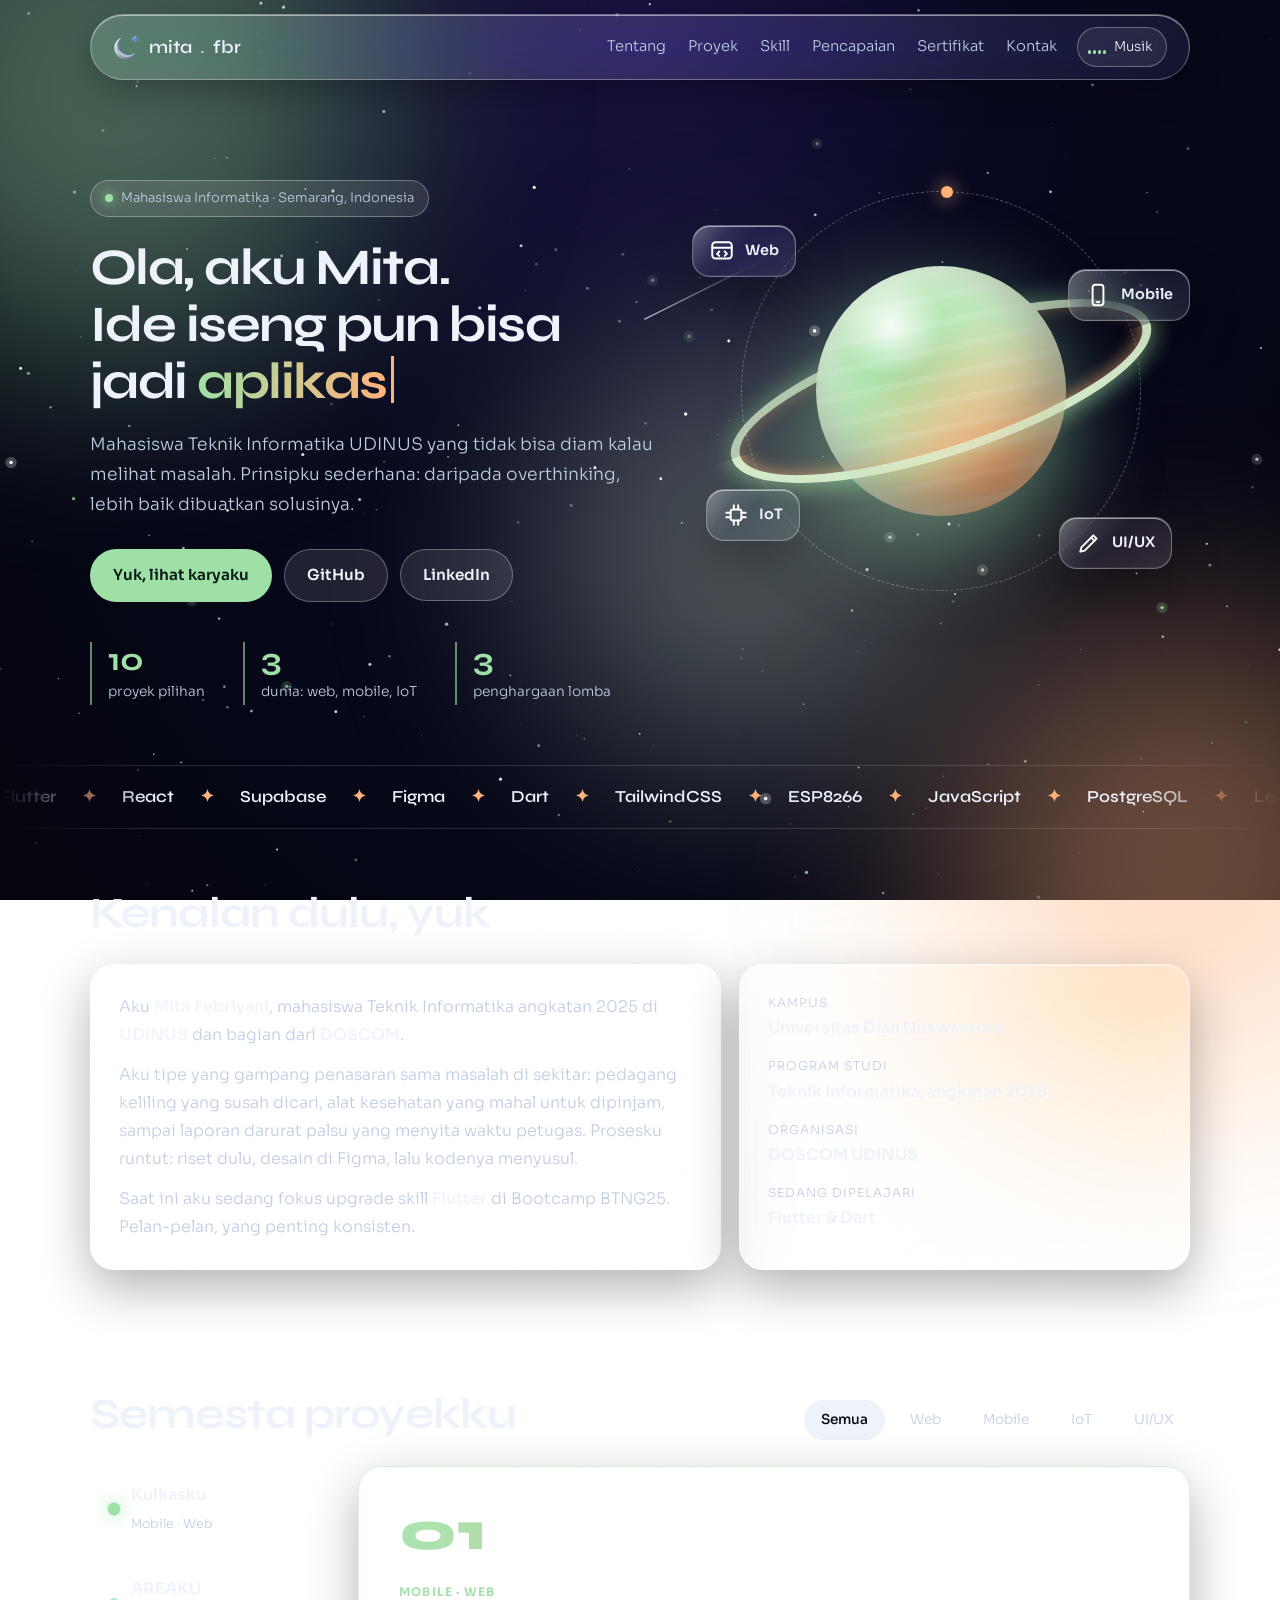
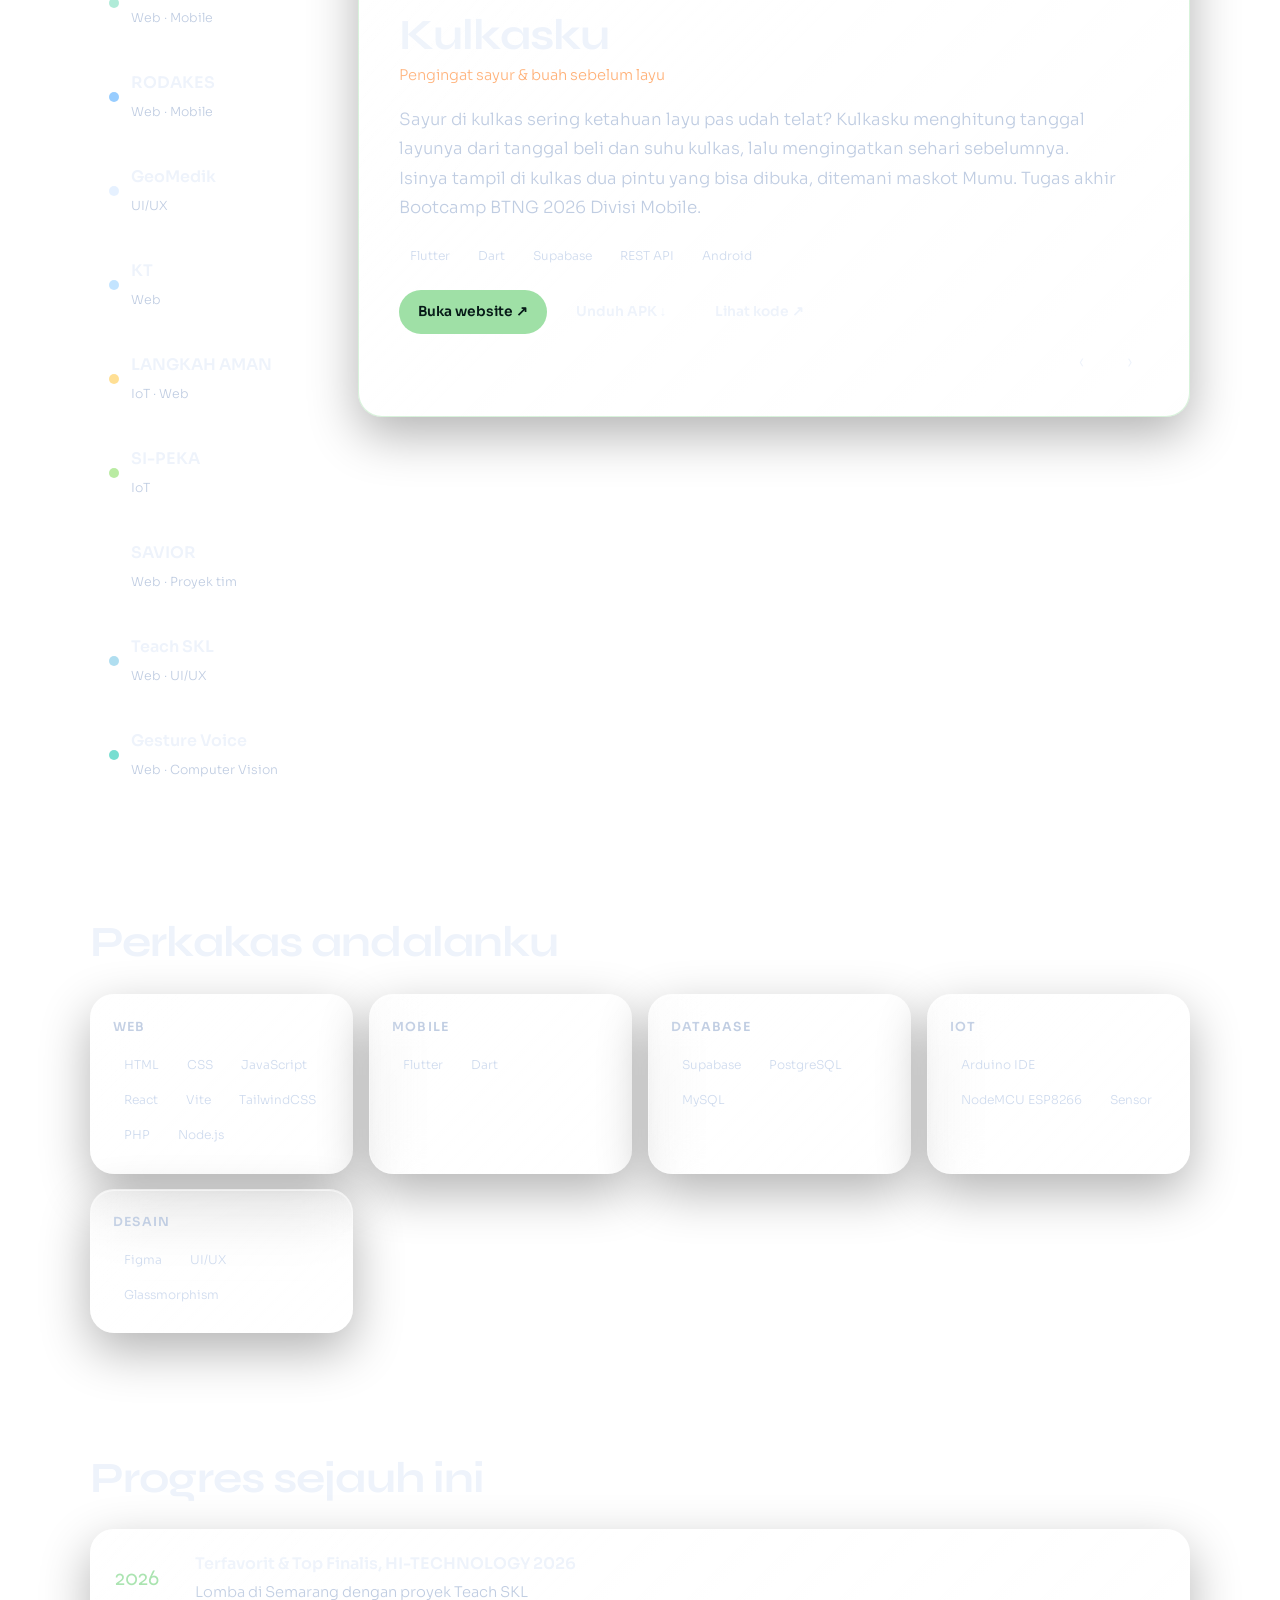
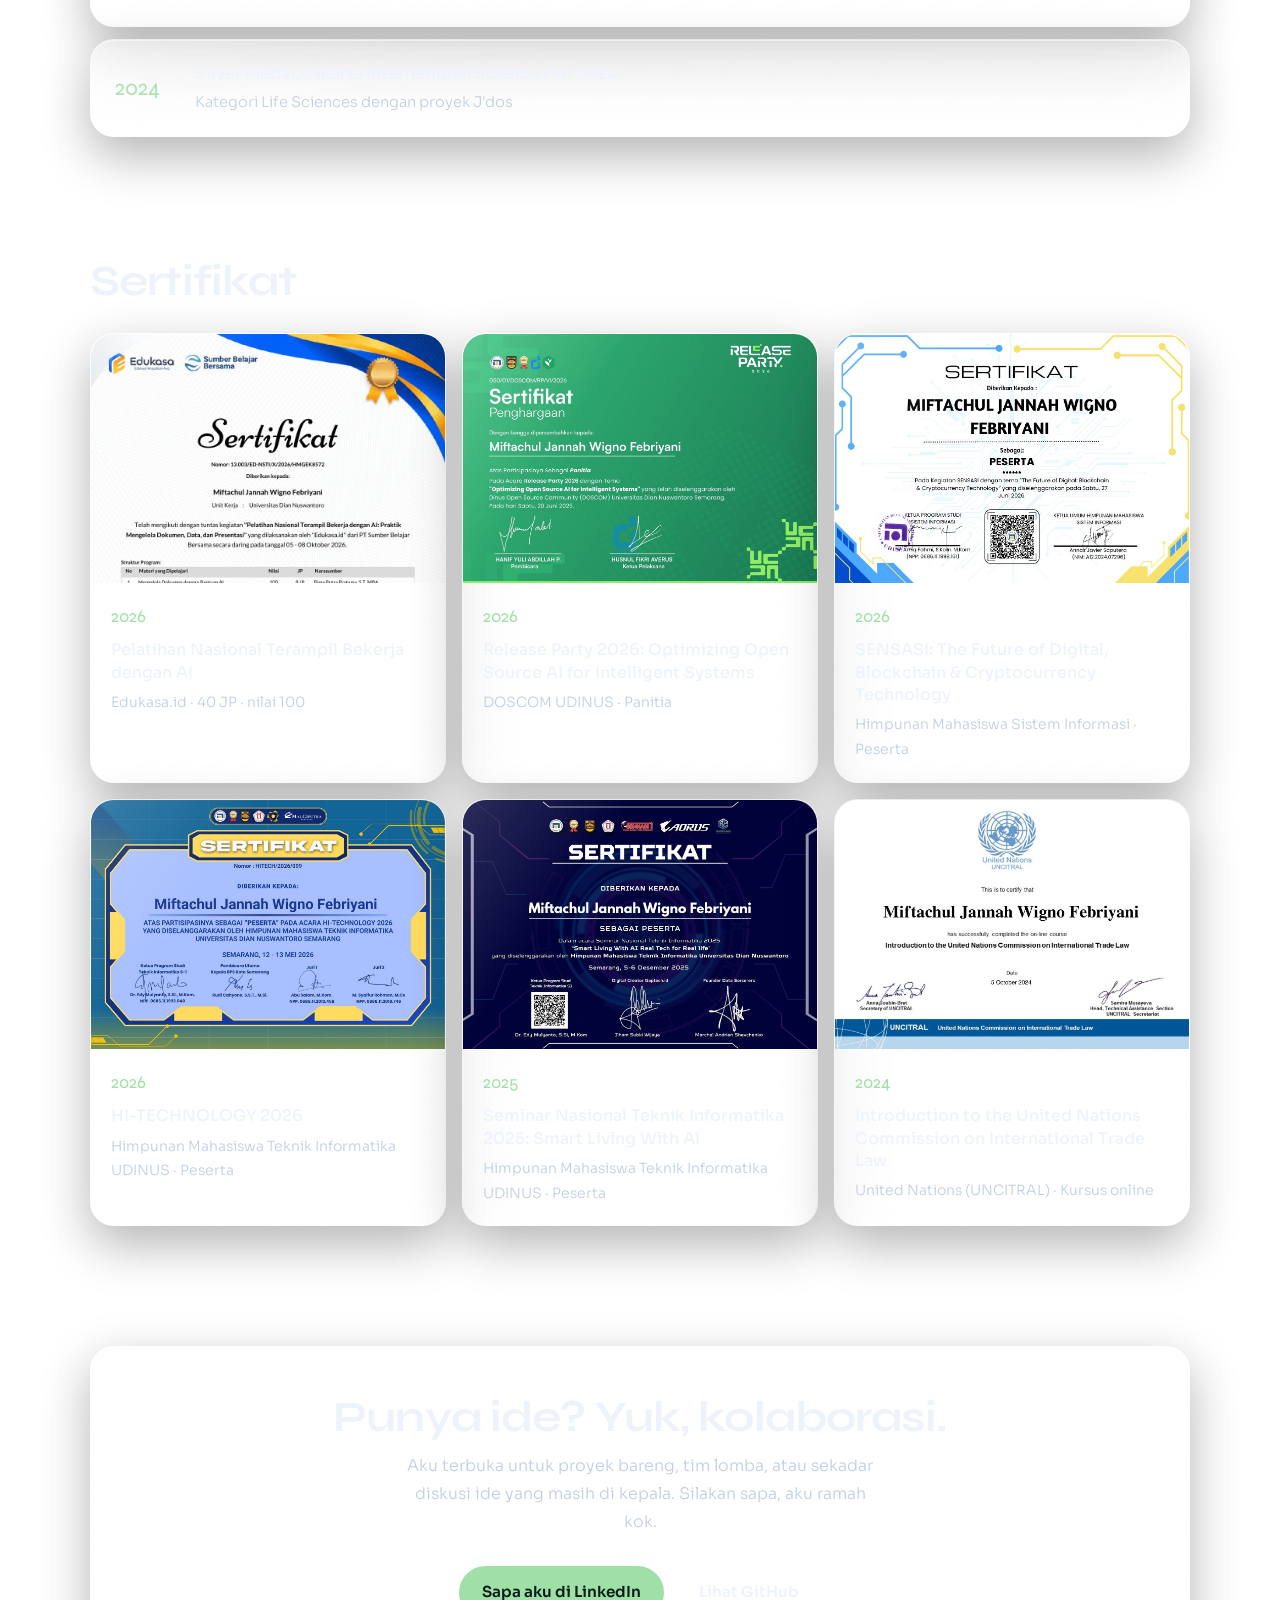
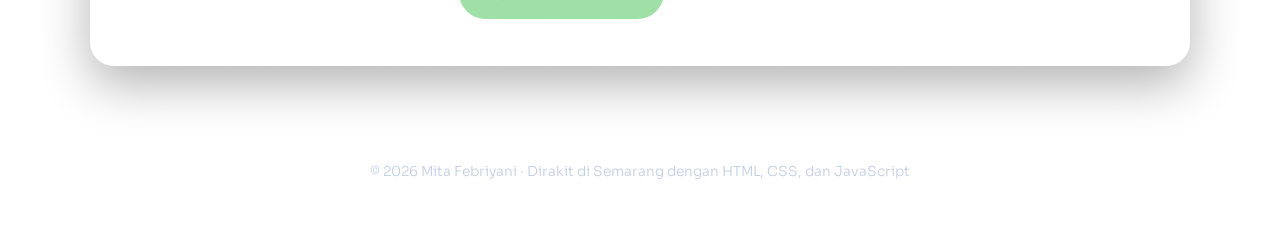
==== commit 3bb0060f: "Add files via upload" ====
--- a/index.html
+++ b/index.html
@@ -1,929 +1,159 @@
-<!DOCTYPE html>
-<html lang="id">
-<head>
-<meta charset="UTF-8" />
-<meta name="viewport" content="width=device-width, initial-scale=1" />
-<title>Mita Febriyani | Portofolio</title>
-<link rel="icon" type="image/svg+xml" href="logo.svg">
-<link rel="icon" type="image/png" href="logo.png">
-<link rel="apple-touch-icon" href="logo.png">
-<meta name="description" content="Portofolio interaktif Mita Febriyani, mahasiswa Teknik Informatika UDINUS. Proyek web, mobile, dan IoT." />
-<link rel="preconnect" href="https://fonts.googleapis.com">
-<link rel="preconnect" href="https://fonts.gstatic.com" crossorigin>
-<link href="https://fonts.googleapis.com/css2?family=Syne:wght@600;700;800&family=Sora:wght@300;400;500;600&display=swap" rel="stylesheet">
-<style>
-  :root {
-    --bg: #05060f;
-    --ink: #eef3fb;
-    --muted: #c0cde2;
-    --line: rgba(255, 255, 255, 0.3);
-    --glass: rgba(255, 255, 255, 0.1);
-    /* tiga warna tema: berubah mengikuti proyek yang dipilih */
-    --a1: #8fe3c8;
-    --a2: #ff9d8a;
-    --a3: #9cc5a1;
-    --radius: 24px;
-  }
-  * { margin: 0; padding: 0; box-sizing: border-box; }
-  html { scroll-behavior: smooth; overflow-x: clip; }
-  body {
-    font-family: 'Sora', 'Segoe UI', sans-serif;
-    background: radial-gradient(ellipse at 50% -10%, #1b1446 0%, #080920 42%, #04050d 100%) fixed; color: var(--ink);
-    font-weight: 300; line-height: 1.75; overflow-x: hidden;
-  }
-  a { color: inherit; text-decoration: none; }
-  button { font: inherit; color: inherit; cursor: pointer; }
-  .wrap { width: min(1100px, 100% - 40px); margin-inline: auto; position: relative; z-index: 2; }
-
-  /* LATAR: cahaya warna tema + partikel + glow kursor */
-  .blob { position: fixed; z-index: 0; border-radius: 50%; filter: blur(110px); opacity: 0.42; transition: background-color 1s ease; pointer-events: none; }
-  .blob.b1 { width: 540px; height: 540px; background-color: var(--a1); top: -180px; left: -160px; animation: wander 18s ease-in-out infinite alternate; }
-  .blob.b2 { width: 480px; height: 480px; background-color: var(--a2); bottom: -200px; right: -140px; animation: wander 22s ease-in-out infinite alternate-reverse; }
-  .blob.b3 { width: 420px; height: 420px; background-color: var(--a3); top: 38%; left: 42%; opacity: .34; animation: wander 26s ease-in-out infinite alternate; }
-  @keyframes wander { to { transform: translate(90px, 70px) scale(1.15); } }
-  #particles { position: fixed; inset: 0; z-index: 1; pointer-events: none; }
-  #glow {
-    position: fixed; z-index: 1; width: 360px; height: 360px; border-radius: 50%;
-    margin: -180px 0 0 -180px; pointer-events: none; opacity: 0;
-    background: radial-gradient(circle, color-mix(in srgb, var(--a1) 22%, transparent), transparent 65%);
-    transition: opacity .4s ease;
-  }
-
-  /* NAV */
-  nav {
-    position: sticky; top: 14px; z-index: 20;
-    width: min(1100px, 100% - 40px); margin: 14px auto 0;
-    display: flex; align-items: center; justify-content: space-between;
-    padding: 12px 22px; border-radius: 999px;
-    background: linear-gradient(135deg, rgba(255,255,255,.18), rgba(255,255,255,.06)); border: 1px solid var(--line);
-    backdrop-filter: blur(22px) saturate(180%); -webkit-backdrop-filter: blur(22px) saturate(180%);
-    box-shadow: inset 0 1px 0 rgba(255,255,255,.5), 0 12px 34px rgba(0,0,0,.28);
-  }
-  .brand { font-family: 'Syne', 'Segoe UI', sans-serif; font-size: 1.15rem; font-weight: 600; }
-  .brand span { color: var(--a1); transition: color .8s ease; }
-  .nav-links { display: flex; gap: 22px; font-size: 0.92rem; color: var(--muted); }
-  .nav-links a:hover { color: var(--ink); }
-
-  /* TOMBOL SUARA */
-  .nav-right { display: flex; align-items: center; gap: 20px; }
-  .sound-btn { display: inline-flex; align-items: center; gap: 8px; padding: 7px 14px 7px 10px; border-radius: 999px;
-    border: 1px solid var(--line); background: rgba(255,255,255,.08); color: var(--ink); font: inherit; font-size: .85rem; cursor: pointer;
-    transition: background .3s ease, border-color .3s ease; }
-  .sound-btn:hover { background: rgba(255,255,255,.16); }
-  .sound-btn .bars { display: inline-flex; align-items: flex-end; gap: 2px; height: 14px; }
-  .sound-btn .bars i { width: 3px; height: 4px; border-radius: 2px; background: var(--a1); transition: height .3s ease; }
-  .sound-btn.on .bars i { animation: eq 1.1s ease-in-out infinite; }
-  .sound-btn.on .bars i:nth-child(2) { animation-delay: .25s; }
-  .sound-btn.on .bars i:nth-child(3) { animation-delay: .5s; }
-  .sound-btn.on .bars i:nth-child(4) { animation-delay: .15s; }
-  @keyframes eq { 0%,100% { height: 4px; } 50% { height: 14px; } }
-  .sound-btn.sound-hint { animation: soundhint 2.4s ease-in-out 3; }
-  @keyframes soundhint { 0%,100% { box-shadow: 0 0 0 0 rgba(255,255,255,0); } 50% { box-shadow: 0 0 0 6px rgba(255,255,255,.12); } }
-  @media (max-width: 820px) { .sound-btn .lbl { display: none; } .sound-btn { padding: 8px 10px; } }
-  @media (prefers-reduced-motion: reduce) { .sound-btn.on .bars i, .sound-btn.sound-hint { animation: none; } }
-
-  /* HERO */
-  header { padding: 100px 0 60px; }
-  .eyebrow {
-    display: inline-flex; align-items: center; gap: 8px; padding: 6px 14px; border-radius: 999px;
-    border: 1px solid var(--line); background: var(--glass); font-size: 0.82rem; color: var(--muted);
-  }
-  .eyebrow i { width: 8px; height: 8px; border-radius: 50%; background: var(--a1); box-shadow: 0 0 12px var(--a1); transition: all .8s ease; }
-  h1 {
-    font-family: 'Syne', 'Segoe UI', sans-serif; font-weight: 700; letter-spacing: -0.03em;
-    font-size: clamp(2rem, 4.5vw, 3.2rem); line-height: 1.12; margin: 22px 0 18px;
-  }
-  .typed { background: linear-gradient(90deg, var(--a1), var(--a2)); -webkit-background-clip: text; background-clip: text; color: transparent; }
-  .caret { display: inline-block; width: 3px; height: 0.9em; background: var(--a2); margin-left: 4px; vertical-align: -0.08em; animation: blink 1s steps(1) infinite; }
-  @keyframes blink { 50% { opacity: 0; } }
-  .lead { max-width: 620px; color: var(--muted); font-size: 1.08rem; }
-  .cta { display: flex; flex-wrap: wrap; gap: 12px; margin-top: 30px; }
-  .btn {
-    padding: 12px 22px; border-radius: 999px; font-weight: 600; font-size: 0.95rem;
-    border: 1px solid var(--line); background: var(--glass);
-    transition: transform .2s ease, background-color .8s ease, border-color .2s ease;
-  }
-  .btn:hover { transform: translateY(-2px); border-color: rgba(255,255,255,.35); }
-  .btn.primary { background-color: var(--a1); color: #071a18; border-color: transparent; }
-  .stats { display: flex; flex-wrap: wrap; gap: 18px 38px; margin-top: 40px; }
-  .stat { padding-left: 16px; border-left: 2px solid color-mix(in srgb, var(--a1) 60%, transparent); transition: border-color .8s ease; }
-  .stat b { display: block; font-family: 'Syne', 'Segoe UI', sans-serif; font-size: 2rem; line-height: 1.1; color: var(--a1); transition: color .8s ease; }
-  .stat span { color: var(--muted); font-size: 0.86rem; }
-
-  .marquee { position: relative; z-index: 2; overflow: hidden; padding: 16px 0; border-block: 1px solid rgba(255,255,255,.14);
-    -webkit-mask-image: linear-gradient(90deg, transparent, #000 12%, #000 88%, transparent); mask-image: linear-gradient(90deg, transparent, #000 12%, #000 88%, transparent); }
-  .track { display: flex; gap: 26px; width: max-content; animation: slide 36s linear infinite; font-family: 'Syne', sans-serif; font-weight: 600; font-size: 1.05rem; white-space: nowrap; }
-  .track i { font-style: normal; color: var(--a2); transition: color .8s ease; }
-  @keyframes slide { to { transform: translateX(-50%); } }
-  .btn { will-change: translate; }
-  section { padding: 60px 0; scroll-margin-top: 80px; }
-  h2 { font-family: 'Syne', 'Segoe UI', sans-serif; font-weight: 700; font-size: clamp(1.8rem, 4.4vw, 2.7rem); letter-spacing: -0.02em; line-height: 1.15; }
-  .num { display: block; font-size: .76rem; letter-spacing: .22em; text-transform: uppercase; color: var(--a1); margin-bottom: 8px; transition: color .8s ease; }
-  .num::before { content: "✦ "; }
-  .sec-head { display: flex; align-items: flex-end; justify-content: space-between; gap: 14px; flex-wrap: wrap; margin-bottom: 26px; }
-  .sec-note { color: var(--muted); font-size: 0.9rem; }
-  .glass {
-    position: relative;
-    background: linear-gradient(135deg, rgba(255,255,255,.2), rgba(255,255,255,.05) 45%, rgba(255,255,255,.1));
-    border: 1px solid var(--line); border-radius: var(--radius);
-    backdrop-filter: blur(22px) saturate(180%); -webkit-backdrop-filter: blur(22px) saturate(180%);
-    box-shadow: inset 0 1px 0 rgba(255,255,255,.55), inset 0 -1px 0 rgba(255,255,255,.08), 0 18px 50px rgba(0,0,0,.3);
-  }
-  /* kilau kaca di pojok kiri atas */
-  .glass::before {
-    content: ""; position: absolute; inset: 0; border-radius: inherit; pointer-events: none;
-    background: linear-gradient(125deg, rgba(255,255,255,.28), transparent 26%);
-    mix-blend-mode: screen; opacity: .6;
-  }
-  /* sorot cahaya yang mengikuti kursor di tiap panel kaca */
-  .glass::after {
-    content: ""; position: absolute; inset: 0; border-radius: inherit; pointer-events: none; opacity: 0; transition: opacity .3s ease;
-    background: radial-gradient(260px circle at var(--mx, 50%) var(--my, 50%), color-mix(in srgb, var(--a1) 30%, transparent), transparent 70%);
-  }
-  .glass:hover::after { opacity: 1; }
-  .tiltable { transition: transform .2s ease-out; will-change: transform; }
-  .saturn, .ring, .art-hint { pointer-events: none; }
-  .orb { cursor: pointer; transition: scale .3s ease; }
-  .orb:hover { scale: 1.05; }
-  .orb.pop { animation: pop .6s ease; }
-  @keyframes pop { 40% { scale: 1.16; } }
-  .wave { position: absolute; left: 50%; top: 50%; width: 250px; height: 250px; margin: -125px 0 0 -125px; border-radius: 50%; border: 2px solid var(--a2); pointer-events: none; animation: wave .9s ease-out forwards; }
-  @keyframes wave { to { transform: scale(2.4); opacity: 0; } }
-  .art-hint { position: absolute; left: 0; right: 0; bottom: -6px; text-align: center; font-size: .78rem; color: var(--muted); letter-spacing: .08em; }
-  .planet { transition: translate .25s ease-out; }
-  .tile { cursor: pointer; transition: translate .25s ease-out, scale .2s ease, border-color .3s ease; }
-  .tile:hover { scale: 1.1; border-color: var(--a1); }
-  .tile.on { border-color: var(--a1); box-shadow: 0 0 24px color-mix(in srgb, var(--a1) 55%, transparent), inset 0 1px 0 rgba(255,255,255,.55); }
-  .filters { display: flex; flex-wrap: wrap; gap: 8px; }
-  .chip { font-size: .86rem; padding: 7px 16px; border-radius: 999px; color: var(--muted); background: transparent; border: 1px solid var(--line); transition: all .2s ease; }
-  .chip:hover { color: var(--ink); border-color: var(--a1); }
-  .chip.active { background: var(--ink); color: var(--bg); border-color: var(--ink); font-weight: 500; }
-  #bar { position: fixed; top: 0; left: 0; height: 3px; width: 100%; z-index: 30; transform-origin: 0 50%; transform: scaleX(0); background: linear-gradient(90deg, var(--a1), var(--a2)); }
-  .reveal { opacity: 0; transform: translateY(26px); transition: opacity .7s ease, transform .7s ease; }
-  .reveal.in { opacity: 1; transform: none; }
-
-  /* TENTANG */
-  .about { display: grid; grid-template-columns: 1.4fr 1fr; gap: 18px; }
-  .about > div { padding: 28px; }
-  .about p { color: var(--muted); }
-  .about p + p { margin-top: 12px; }
-  .about strong { color: var(--ink); font-weight: 500; }
-  .facts { list-style: none; display: grid; gap: 14px; }
-  .facts small { display: block; color: var(--muted); font-size: 0.76rem; text-transform: uppercase; letter-spacing: 0.08em; }
-  .facts b { font-weight: 600; }
-
-  /* PROYEK: daftar di kiri, panggung di kanan */
-  .showcase { display: grid; grid-template-columns: 250px 1fr; gap: 18px; align-items: start; }
-  .plist { display: grid; gap: 8px; }
-  .pbtn {
-    text-align: left; padding: 14px 18px; border-radius: 18px;
-    background: transparent; border: 1px solid transparent; color: var(--muted);
-    display: flex; align-items: center; gap: 12px; transition: all .25s ease;
-  }
-  .pbtn i { width: 10px; height: 10px; border-radius: 50%; flex: none; opacity: .7; }
-  .pbtn b { display: block; color: var(--ink); font-weight: 600; font-size: 1rem; }
-  .pbtn small { font-size: 0.78rem; }
-  .pbtn:hover { background: var(--glass); }
-  .pbtn.active { background: var(--glass); border-color: var(--line); }
-  .pbtn.active i { opacity: 1; box-shadow: 0 0 14px currentColor; transform: scale(1.3); }
-
-  .stage-wrap { perspective: 1200px; }
-  .stage {
-    position: relative; overflow: hidden; padding: 0;
-    transition: transform .25s ease-out, border-color .8s ease;
-    border-color: color-mix(in srgb, var(--a1) 40%, transparent);
-    transform-style: preserve-3d;
-  }
-  .scene { position: relative; aspect-ratio: 400 / 230; background: rgba(6,10,22,.38); cursor: crosshair; overflow: hidden; }
-  .scene svg { width: 100%; height: 100%; display: block; }
-  .hint { position: absolute; right: 14px; bottom: 12px; font-size: 0.72rem; color: var(--muted); background: rgba(0,0,0,.35); padding: 4px 10px; border-radius: 999px; pointer-events: none; }
-  .ripple { position: absolute; width: 20px; height: 20px; margin: -10px 0 0 -10px; border-radius: 50%; border: 2px solid var(--a2); pointer-events: none; animation: ripple 1s ease-out forwards; }
-  @keyframes ripple { to { transform: scale(12); opacity: 0; } }
-  .bar { display: flex; align-items: center; gap: 7px; padding: 12px 16px; border-bottom: 1px solid rgba(255,255,255,.16); }
-  .bar i { width: 11px; height: 11px; border-radius: 50%; background: rgba(255,255,255,.35); }
-  .bar i:first-child { background: var(--a2); } .bar i:nth-child(2) { background: var(--a1); }
-  .bar span { margin-left: 10px; flex: 1; text-align: center; font-size: .78rem; color: var(--muted); padding: 4px 12px; border-radius: 999px; background: rgba(255,255,255,.1); }
-  .shot { position: absolute; inset: 0; width: 100%; height: 100%; object-fit: cover; }
-  /* HERO: gambar bola kaca + ubin melayang */
-  .hero-grid { display: grid; grid-template-columns: 1.15fr 1fr; gap: 30px; align-items: center; }
-  .hero-art { position: relative; height: 400px; }
-  .orb {
-    position: absolute; left: 50%; top: 50%; width: 250px; height: 250px; margin: -125px 0 0 -125px; border-radius: 50%;
-    background:
-      radial-gradient(circle at 30% 24%, rgba(255,255,255,.9), rgba(255,255,255,0) 20%),
-      repeating-linear-gradient(168deg, rgba(255,255,255,.1) 0 7px, transparent 7px 26px),
-      radial-gradient(circle at 72% 82%, var(--a2), transparent 58%),
-      radial-gradient(circle at 34% 40%, var(--a1), var(--a3) 75%);
-    box-shadow: inset -22px -30px 60px rgba(0,0,0,.4), inset 12px 12px 34px rgba(255,255,255,.45), 0 30px 90px color-mix(in srgb, var(--a1) 50%, transparent);
-  }
-  .planet { position: absolute; inset: 0; animation: float 7s ease-in-out infinite; }
-  .planet .orb { z-index: 1; }
-  .saturn { position: absolute; left: 50%; top: 50%; width: 440px; height: 130px; margin: -65px 0 0 -220px; border-radius: 50%; transform: rotate(-18deg);
-    border: 9px solid color-mix(in srgb, var(--a3) 75%, transparent); box-shadow: 0 0 26px color-mix(in srgb, var(--a1) 45%, transparent), inset 0 0 18px color-mix(in srgb, var(--a2) 40%, transparent); transition: border-color .8s ease; }
-  .saturn.front { z-index: 2; clip-path: inset(50% -20px -20px -20px); }
-  .ring { position: absolute; left: 50%; top: 50%; width: 400px; height: 400px; margin: -200px 0 0 -200px; border-radius: 50%; border: 1px dashed rgba(255,255,255,.3); animation: spin 40s linear infinite; }
-  .ring::after { content: ""; position: absolute; top: -6px; left: 50%; width: 12px; height: 12px; border-radius: 50%; background: var(--a2); box-shadow: 0 0 18px var(--a2); }
-  @keyframes spin { to { transform: rotate(360deg); } }
-  .tile { position: absolute; display: flex; align-items: center; gap: 10px; padding: 12px 16px; border-radius: 18px; font-weight: 600; font-size: .9rem; transition: translate .25s ease-out; animation: float 6s ease-in-out infinite; }
-  .tile svg { width: 26px; height: 26px; stroke: #fff; fill: none; stroke-width: 1.8; stroke-linecap: round; stroke-linejoin: round; }
-  .t1 { left: 0; top: 34px; } .t2 { right: 0; top: 78px; animation-delay: -2s; } .t3 { left: 14px; bottom: 50px; animation-delay: -3.5s; } .t4 { right: 18px; bottom: 22px; animation-delay: -1s; }
-  .links { display: flex; flex-wrap: wrap; gap: 10px; margin-top: 18px; }
-  .links .btn { padding: 9px 18px; font-size: .86rem; }
-  .soon { align-self: center; font-size: .8rem; color: var(--muted); padding: 8px 14px; border: 1px dashed var(--line); border-radius: 999px; }
-  .scene.linked { cursor: pointer; }
-  .info { padding: 38px 40px 34px; }
-  .idx { font-family: 'Syne', sans-serif; font-weight: 800; font-size: 3.4rem; line-height: 1; margin-bottom: 18px; background: linear-gradient(90deg, var(--a1), var(--a2)); -webkit-background-clip: text; background-clip: text; color: transparent; }
-  .idx small { font-size: 1rem; font-weight: 600; letter-spacing: .1em; color: var(--muted); -webkit-text-fill-color: var(--muted); }
-  .info .kind { font-size: 0.74rem; font-weight: 700; letter-spacing: 0.1em; text-transform: uppercase; color: var(--a1); transition: color .8s ease; }
-  .info h3 { font-family: 'Syne', 'Segoe UI', sans-serif; font-size: clamp(1.9rem, 4.2vw, 2.7rem); font-weight: 700; letter-spacing: -0.02em; line-height: 1.15; margin: 6px 0 2px; }
-  .info .sub { color: var(--a2); font-size: 0.92rem; transition: color .8s ease; }
-  .info p { color: var(--muted); margin: 16px 0 20px; font-size: 1.05rem; max-width: 60ch; }
-  .tags { display: flex; flex-wrap: wrap; gap: 6px; }
-  .tags span { font-size: 0.76rem; padding: 4px 11px; border-radius: 999px; background: rgba(255,255,255,0.08); color: #cfdbee; }
-  .stage-nav { display: flex; align-items: center; justify-content: space-between; margin-top: 8px; }
-  .swatches { display: flex; gap: 6px; }
-  .swatches i { width: 22px; height: 22px; border-radius: 50%; border: 2px solid rgba(255,255,255,.25); transition: background-color .8s ease; }
-  .arrows { display: flex; gap: 8px; }
-  .arrows button { width: 40px; height: 40px; border-radius: 50%; background: var(--glass); border: 1px solid var(--line); font-size: 1.1rem; transition: all .2s ease; }
-  .arrows button:hover { background-color: var(--a1); color: #071a18; }
-  .fade { animation: fade .5s ease; }
-  @keyframes fade { from { opacity: 0; transform: translateY(8px); } }
-
-  /* ANIMASI ILUSTRASI (warnanya ikut tema proyek) */
-  .f1 { fill: var(--a1); } .f2 { fill: var(--a2); } .f3 { fill: var(--a3); } .fw { fill: #fff; } .fb { fill: var(--bg); }
-  .s1 { stroke: var(--a1); fill: none; stroke-width: 2; }
-  .s2 { stroke: var(--a2); fill: none; stroke-width: 2.5; stroke-linecap: round; stroke-linejoin: round; }
-  .s3 { stroke: var(--a3); fill: none; stroke-width: 2; }
-  .sw { stroke: #fff; fill: none; stroke-width: 2; stroke-linecap: round; }
-  .box { transform-box: fill-box; transform-origin: center; }
-  .ping { transform-box: fill-box; transform-origin: center; animation: ping 3s ease-out infinite; }
-  @keyframes ping { from { transform: scale(.3); opacity: .9; } to { transform: scale(3.2); opacity: 0; } }
-  .d1 { animation-delay: 1s; } .d2 { animation-delay: 2s; }
-  .float { animation: float 5s ease-in-out infinite; }
-  @keyframes float { 50% { transform: translateY(-9px); } }
-  .twinkle { animation: twinkle 2.4s ease-in-out infinite; }
-  @keyframes twinkle { 50% { opacity: .15; } }
-  .dash { stroke-dasharray: 6 8; animation: dash 1.1s linear infinite; }
-  @keyframes dash { to { stroke-dashoffset: -14; } }
-  .drift { animation: drift 9s ease-in-out infinite alternate; }
-  @keyframes drift { to { transform: translateX(34px); } }
-  .ecg { stroke-dasharray: 900; animation: ecg 3.2s linear infinite; }
-  @keyframes ecg { 0% { stroke-dashoffset: 900; opacity: 1; } 70% { stroke-dashoffset: 0; opacity: 1; } 100% { stroke-dashoffset: 0; opacity: 0; } }
-  .blinky { animation: twinkle 1.2s steps(2) infinite; }
-
-  /* SKILL, PENCAPAIAN, KONTAK */
-  .skills { display: grid; grid-template-columns: repeat(auto-fit, minmax(210px, 1fr)); gap: 16px; }
-  .skills > div { padding: 22px; transition: transform .25s ease, border-color .25s ease; }
-  .skills > div:hover { transform: translateY(-4px); border-color: color-mix(in srgb, var(--a1) 55%, transparent); }
-  .skills h3 { font-size: 0.78rem; text-transform: uppercase; letter-spacing: 0.1em; color: var(--muted); margin-bottom: 12px; font-weight: 600; }
-  .wins { display: grid; gap: 12px; }
-  .win { padding: 20px 24px; display: flex; gap: 18px; align-items: center; transition: transform .25s ease; }
-  .win:hover { transform: translateX(6px); }
-  .win .year { font-family: 'Syne', 'Segoe UI', sans-serif; font-size: 1.4rem; color: var(--a1); min-width: 62px; transition: color .8s ease; }
-  .win b { display: block; font-weight: 600; }
-  .win span { color: var(--muted); font-size: 0.92rem; }
-  .certs { display: grid; grid-template-columns: repeat(auto-fit, minmax(300px, 1fr)); gap: 16px; }
-  .cert { display: flex; flex-direction: column; padding: 0; overflow: hidden; text-align: left; color: inherit; cursor: zoom-in; }
-  .cert img { width: 100%; aspect-ratio: 1.414; object-fit: cover; object-position: top; display: block; border-bottom: 1px solid var(--line); }
-  .cap { display: flex; flex-direction: column; gap: 6px; padding: 18px 20px 20px; }
-  .cap .year { font-family: 'Syne', sans-serif; font-size: 1.1rem; color: var(--a1); transition: color .8s ease; }
-  .cap b { font-weight: 500; line-height: 1.4; }
-  .cap span:last-child { color: var(--muted); font-size: .88rem; }
-  .cert:hover { border-color: var(--a1); }
-  #lightbox { position: fixed; inset: 0; z-index: 50; display: none; align-items: center; justify-content: center; padding: 24px; background: rgba(3,4,12,.86); backdrop-filter: blur(10px); -webkit-backdrop-filter: blur(10px); cursor: zoom-out; }
-  #lightbox.open { display: flex; animation: fade .25s ease; }
-  #lightbox img { max-width: min(1100px, 100%); max-height: 100%; border-radius: 14px; box-shadow: 0 30px 90px rgba(0,0,0,.6); }
-  .contact { padding: 46px 28px; text-align: center; }
-  .contact p { color: var(--muted); max-width: 480px; margin: 10px auto 0; }
-  .contact .cta { justify-content: center; }
-  footer { padding: 34px 0 44px; text-align: center; color: var(--muted); font-size: 0.86rem; position: relative; z-index: 2; }
-
-  @media (max-width: 820px) {
-    .nav-links { display: none; }
-    header { padding: 64px 0 40px; }
-    .about { grid-template-columns: 1fr; }
-    .hero-grid { grid-template-columns: 1fr; }
-    .hero-art { height: 310px; }
-    .orb { width: 180px; height: 180px; margin: -90px 0 0 -90px; }
-    .ring { width: 290px; height: 290px; margin: -145px 0 0 -145px; }
-    .saturn { width: 310px; height: 92px; margin: -46px 0 0 -155px; border-width: 6px; }
-    .marquee { margin-top: 10px; }
-    .tile { padding: 9px 12px; font-size: .8rem; }
-    .showcase { grid-template-columns: 1fr; }
-    .plist { display: flex; overflow-x: auto; padding-bottom: 6px; scrollbar-width: none; }
-    .pbtn { flex: none; padding: 10px 16px; }
-    .pbtn small { display: none; }
-    .info { padding: 26px 22px; }
-    .win { flex-direction: column; align-items: flex-start; gap: 6px; }
-    #glow { display: none; }
-  }
-  @media (prefers-reduced-motion: reduce) {
-    *, *::before, *::after { animation: none !important; transition: none !important; scroll-behavior: auto !important; }
-    .reveal { opacity: 1; transform: none; }
-  }
-</style>
-</head>
-<body>
-
-<div class="blob b1"></div>
-<div class="blob b2"></div>
-<div class="blob b3"></div>
-<canvas id="particles"></canvas>
-<div id="bar"></div>
-<div id="glow"></div>
-
-<nav>
-  <a class="brand" href="#top" style="display:inline-flex;align-items:center;gap:8px;"><img src="logo.svg" alt="" width="28" height="28" style="width:28px;height:28px;display:block;">mita<span>.</span>fbr</a>
-  <div class="nav-right">
-  <div class="nav-links">
-    <a href="#tentang">Tentang</a>
-    <a href="#proyek">Proyek</a>
-    <a href="#skill">Skill</a>
-    <a href="#pencapaian">Pencapaian</a>
-    <a href="#sertifikat">Sertifikat</a>
-    <a href="#kontak">Kontak</a>
-  </div>
-  <button class="sound-btn sound-hint" id="soundBtn" type="button" aria-pressed="false" aria-label="Nyalakan musik dan suara">
-    <span class="bars" aria-hidden="true"><i></i><i></i><i></i><i></i></span><span class="lbl">Musik</span>
-  </button>
-  </div>
-</nav>
-
-<header id="top" class="wrap">
- <div class="hero-grid"><div>
-  <span class="eyebrow"><i></i> Mahasiswa Informatika · Semarang, Indonesia</span>
-  <h1>Ola, aku Mita.<br>Ide iseng pun bisa jadi <span class="typed" id="typed"></span><span class="caret"></span></h1>
-  <p class="lead">Mahasiswa Teknik Informatika UDINUS yang tidak bisa diam kalau melihat masalah. Prinsipku sederhana: daripada overthinking, lebih baik dibuatkan solusinya.</p>
-  <div class="cta">
-    <a class="btn primary" href="#proyek">Yuk, lihat karyaku</a>
-    <a class="btn" href="https://github.com/mitafbr" target="_blank" rel="noopener">GitHub</a>
-    <a class="btn" href="https://www.linkedin.com/in/mitafbr" target="_blank" rel="noopener">LinkedIn</a>
-  </div>
-</div>
-  <div class="hero-art" id="art">
-    <div class="ring"></div>
-    <div class="planet"><div class="saturn"></div><div class="orb"></div><div class="saturn front"></div></div>
-    <div class="tile glass t1" data-d="26"><svg viewBox="0 0 24 24"><rect x="3" y="4" width="18" height="15" rx="3"/><path d="M3 9h18M9.5 12.5l-2 2 2 2M14.5 12.5l2 2-2 2"/></svg>Web</div>
-    <div class="tile glass t2" data-d="-40"><svg viewBox="0 0 24 24"><rect x="7" y="2.5" width="10" height="19" rx="2.5"/><path d="M11 18.5h2"/></svg>Mobile</div>
-    <div class="tile glass t3" data-d="-30"><svg viewBox="0 0 24 24"><rect x="7" y="7" width="10" height="10" rx="2"/><path d="M10 3v4M14 3v4M10 17v4M14 17v4M3 10h4M3 14h4M17 10h4M17 14h4"/></svg>IoT</div>
-    <div class="tile glass t4" data-d="44"><svg viewBox="0 0 24 24"><path d="M4 20l1-4L16 5l3 3L8 19z"/><path d="M14 7l3 3"/></svg>UI/UX</div>
-  </div>
- </div>
-  <div class="stats">
-    <div class="stat"><b data-count="10">0</b><span>proyek pilihan</span></div>
-    <div class="stat"><b data-count="3">0</b><span>dunia: web, mobile, IoT</span></div>
-    <div class="stat"><b data-count="3">0</b><span>penghargaan lomba</span></div>
-  </div>
-</header>
-
-<div class="marquee" aria-hidden="true"><div class="track" id="track"></div></div>
-
-<main class="wrap">
-
-  <section id="tentang" class="reveal">
-    <div class="sec-head"><div><h2>Kenalan dulu, yuk</h2></div></div>
-    <div class="about">
-      <div class="glass">
-        <p>Aku <strong>Mita Febriyani</strong>, mahasiswa Teknik Informatika angkatan 2025 di <strong>UDINUS</strong> dan bagian dari <strong>DOSCOM</strong>.</p>
-        <p>Aku tipe yang gampang penasaran sama masalah di sekitar: pedagang keliling yang susah dicari, alat kesehatan yang mahal untuk dipinjam, sampai laporan darurat palsu yang menyita waktu petugas. Prosesku runtut: riset dulu, desain di Figma, lalu kodenya menyusul.</p>
-        <p>Saat ini aku sedang fokus upgrade skill <strong>Flutter</strong> di Bootcamp BTNG25. Pelan-pelan, yang penting konsisten.</p>
-      </div>
-      <div class="glass">
-        <ul class="facts">
-          <li><small>Kampus</small><b>Universitas Dian Nuswantoro</b></li>
-          <li><small>Program studi</small><b>Teknik Informatika, angkatan 2025</b></li>
-          <li><small>Organisasi</small><b>DOSCOM UDINUS</b></li>
-          <li><small>Sedang dipelajari</small><b>Flutter &amp; Dart</b></li>
-        </ul>
-      </div>
-    </div>
-  </section>
-
-  <section id="proyek" class="reveal">
-    <div class="sec-head">
-      <div><h2>Semesta proyekku</h2></div>
-      <div class="filters" id="filters"></div>
-    </div>
-    <div class="showcase">
-      <div class="plist" id="plist"></div>
-      <div class="stage-wrap">
-        <div class="stage glass" id="stage">
-                    <div class="info" id="info"></div>
-        </div>
-      </div>
-    </div>
-  </section>
-
-  <section id="skill" class="reveal">
-    <div class="sec-head"><div><h2>Perkakas andalanku</h2></div></div>
-    <div class="skills">
-      <div class="glass"><h3>Web</h3><div class="tags"><span>HTML</span><span>CSS</span><span>JavaScript</span><span>React</span><span>Vite</span><span>TailwindCSS</span><span>PHP</span><span>Node.js</span></div></div>
-      <div class="glass"><h3>Mobile</h3><div class="tags"><span>Flutter</span><span>Dart</span></div></div>
-      <div class="glass"><h3>Database</h3><div class="tags"><span>Supabase</span><span>PostgreSQL</span><span>MySQL</span></div></div>
-      <div class="glass"><h3>IoT</h3><div class="tags"><span>Arduino IDE</span><span>NodeMCU ESP8266</span><span>Sensor</span></div></div>
-      <div class="glass"><h3>Desain</h3><div class="tags"><span>Figma</span><span>UI/UX</span><span>Glassmorphism</span></div></div>
-    </div>
-  </section>
-
-  <section id="pencapaian" class="reveal">
-    <div class="sec-head"><div><h2>Progres sejauh ini</h2></div></div>
-    <div class="wins">
-      <div class="win glass"><div class="year">2026</div><div><b>Terfavorit &amp; Top Finalis, HI-TECHNOLOGY 2026</b><span>Lomba di Semarang dengan proyek Teach SKL</span></div></div>
-      <div class="win glass"><div class="year">2024</div><div><b>Silver Medal, Jakarta International Science Fair 2024</b><span>Kategori Life Sciences dengan proyek J'dos</span></div></div>
-      </div>
-  </section>
-
-  <section id="sertifikat" class="reveal">
-    <div class="sec-head">
-      <h2>Sertifikat</h2>
-    </div>
-    <div class="certs">
-      <button class="cert glass"><img src="[data-uri]